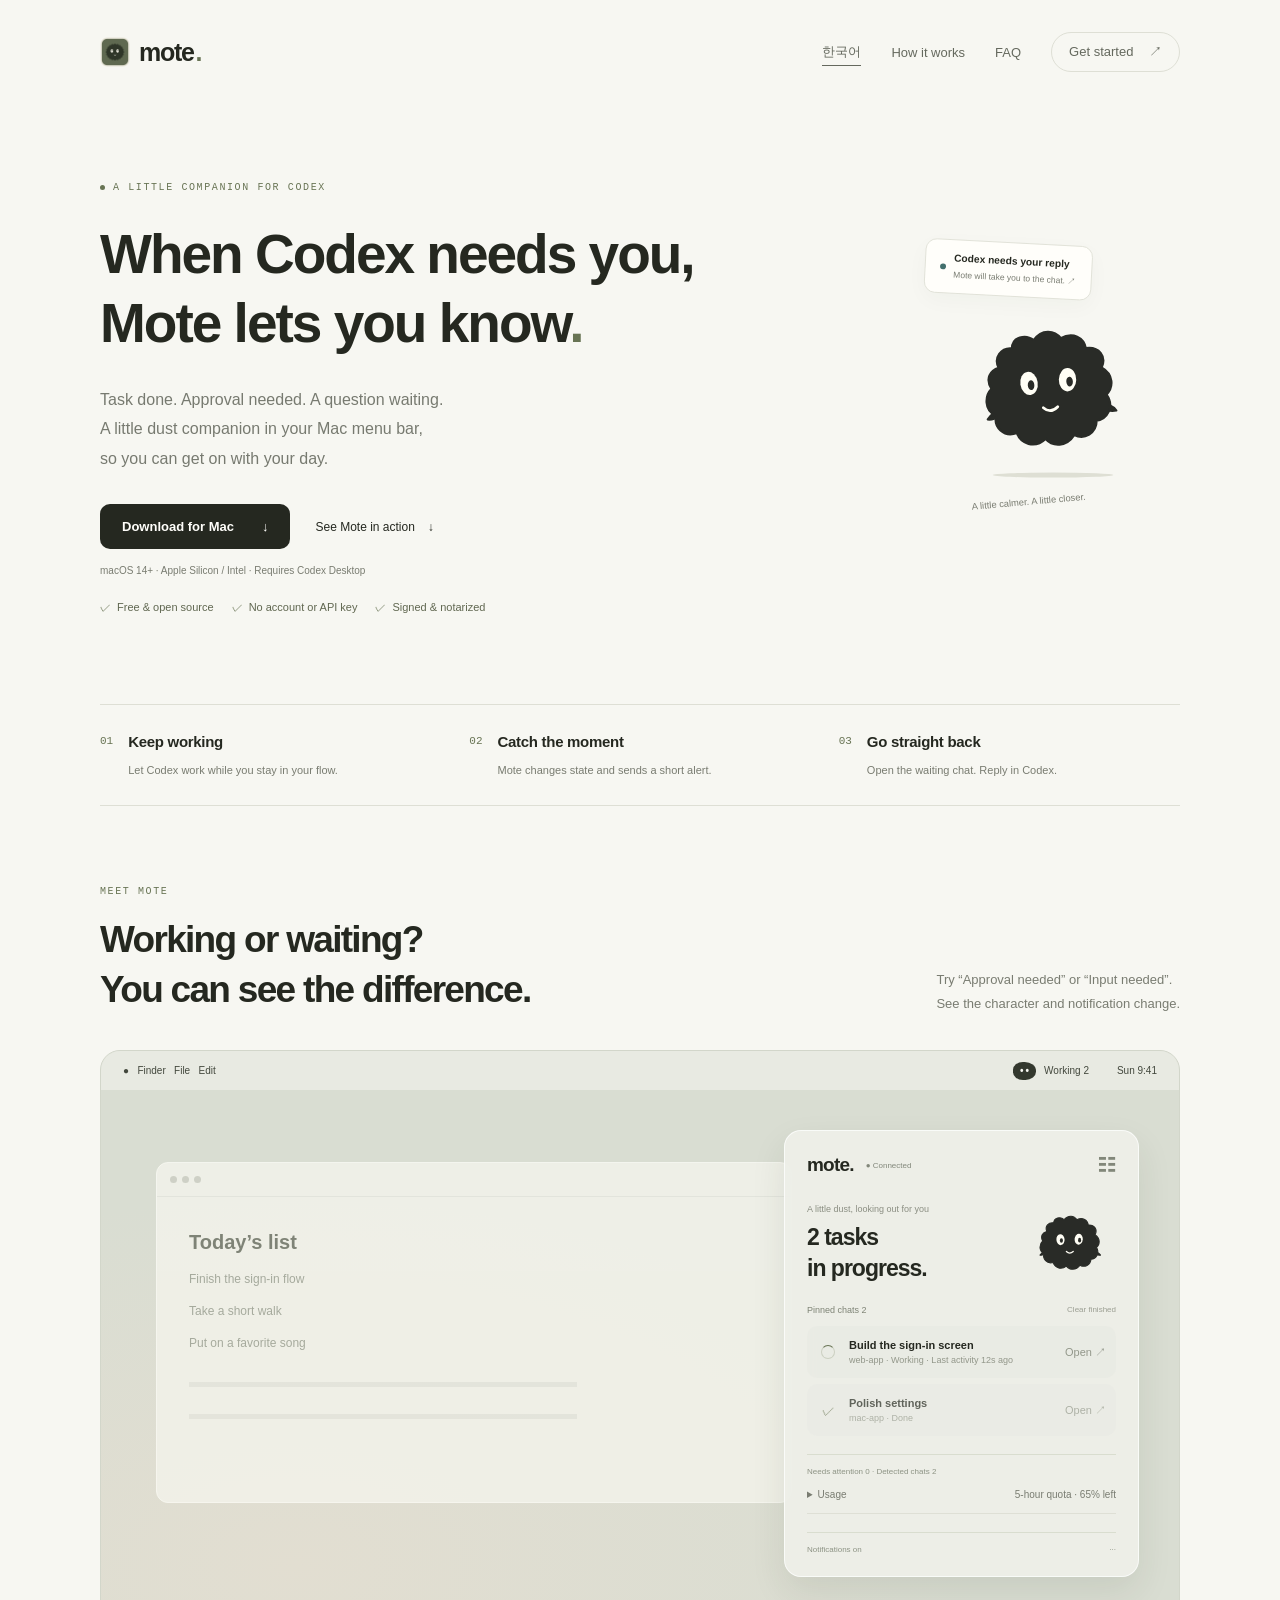
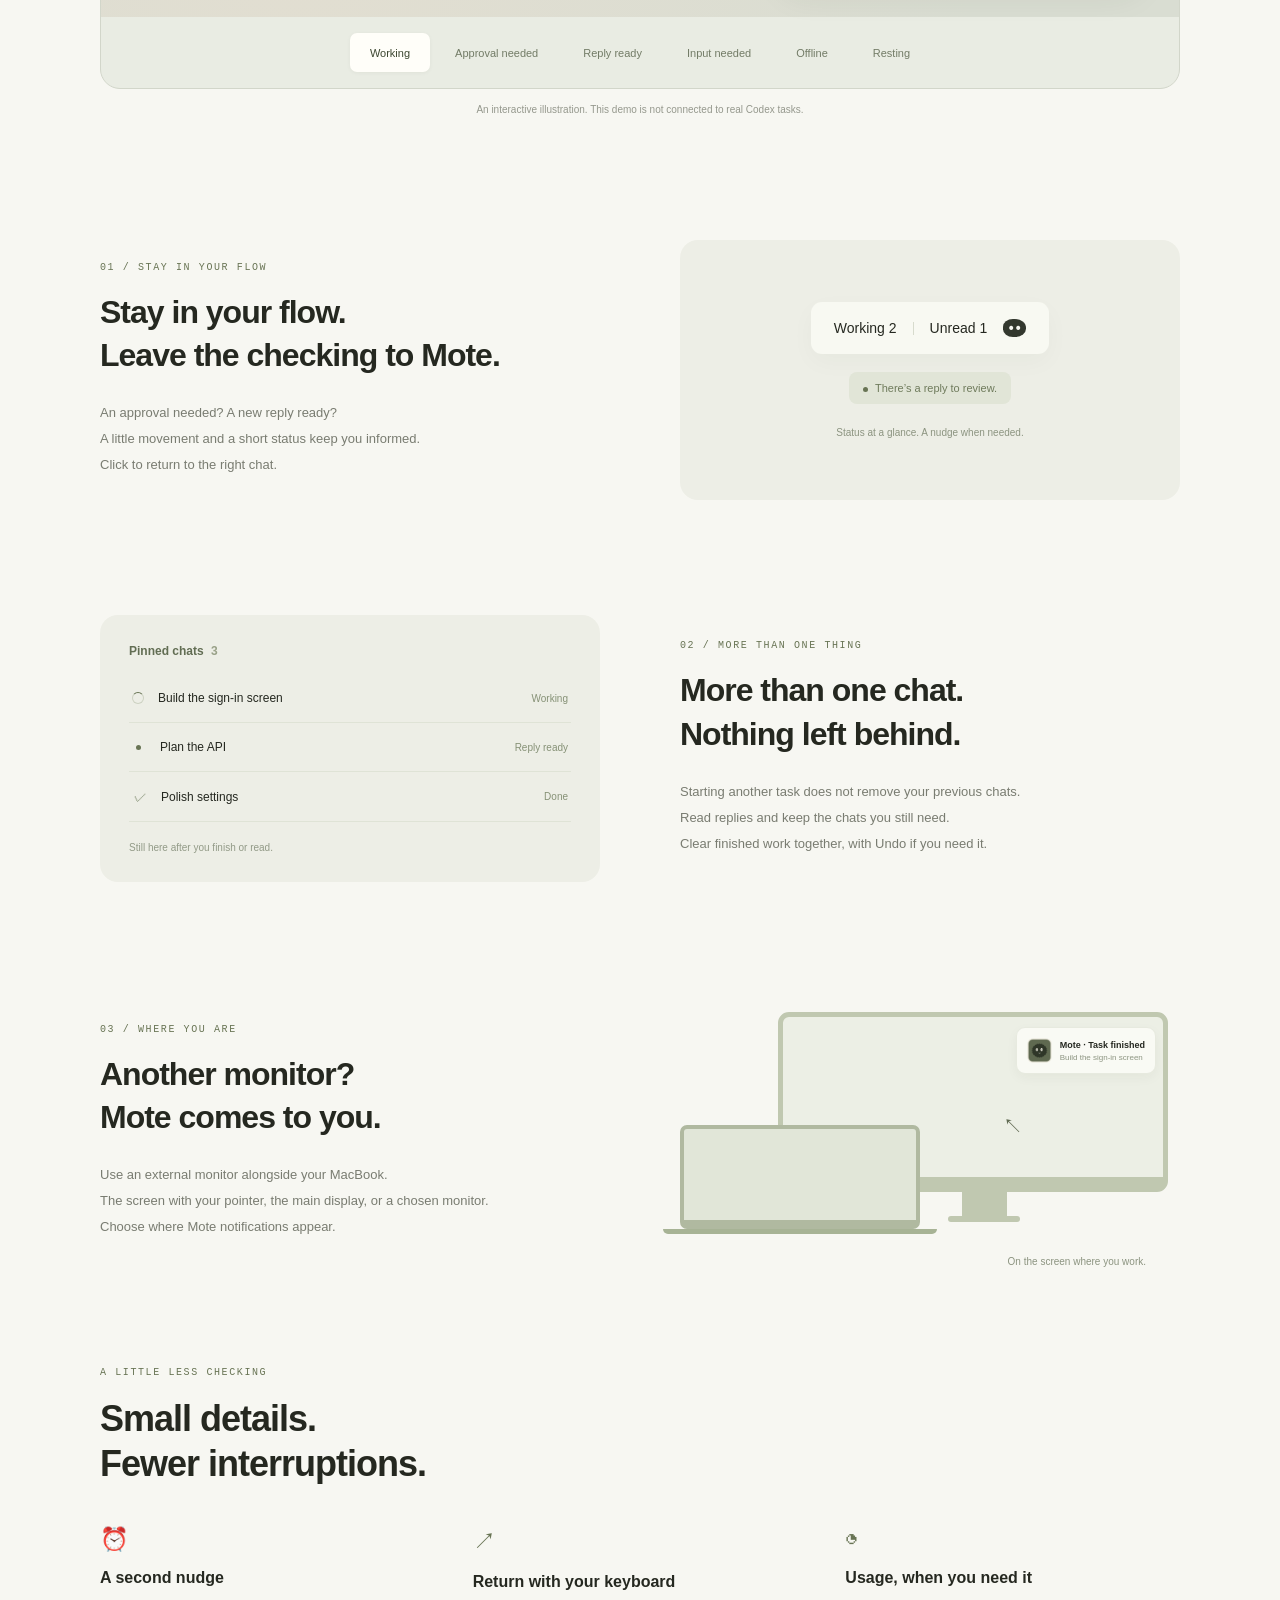
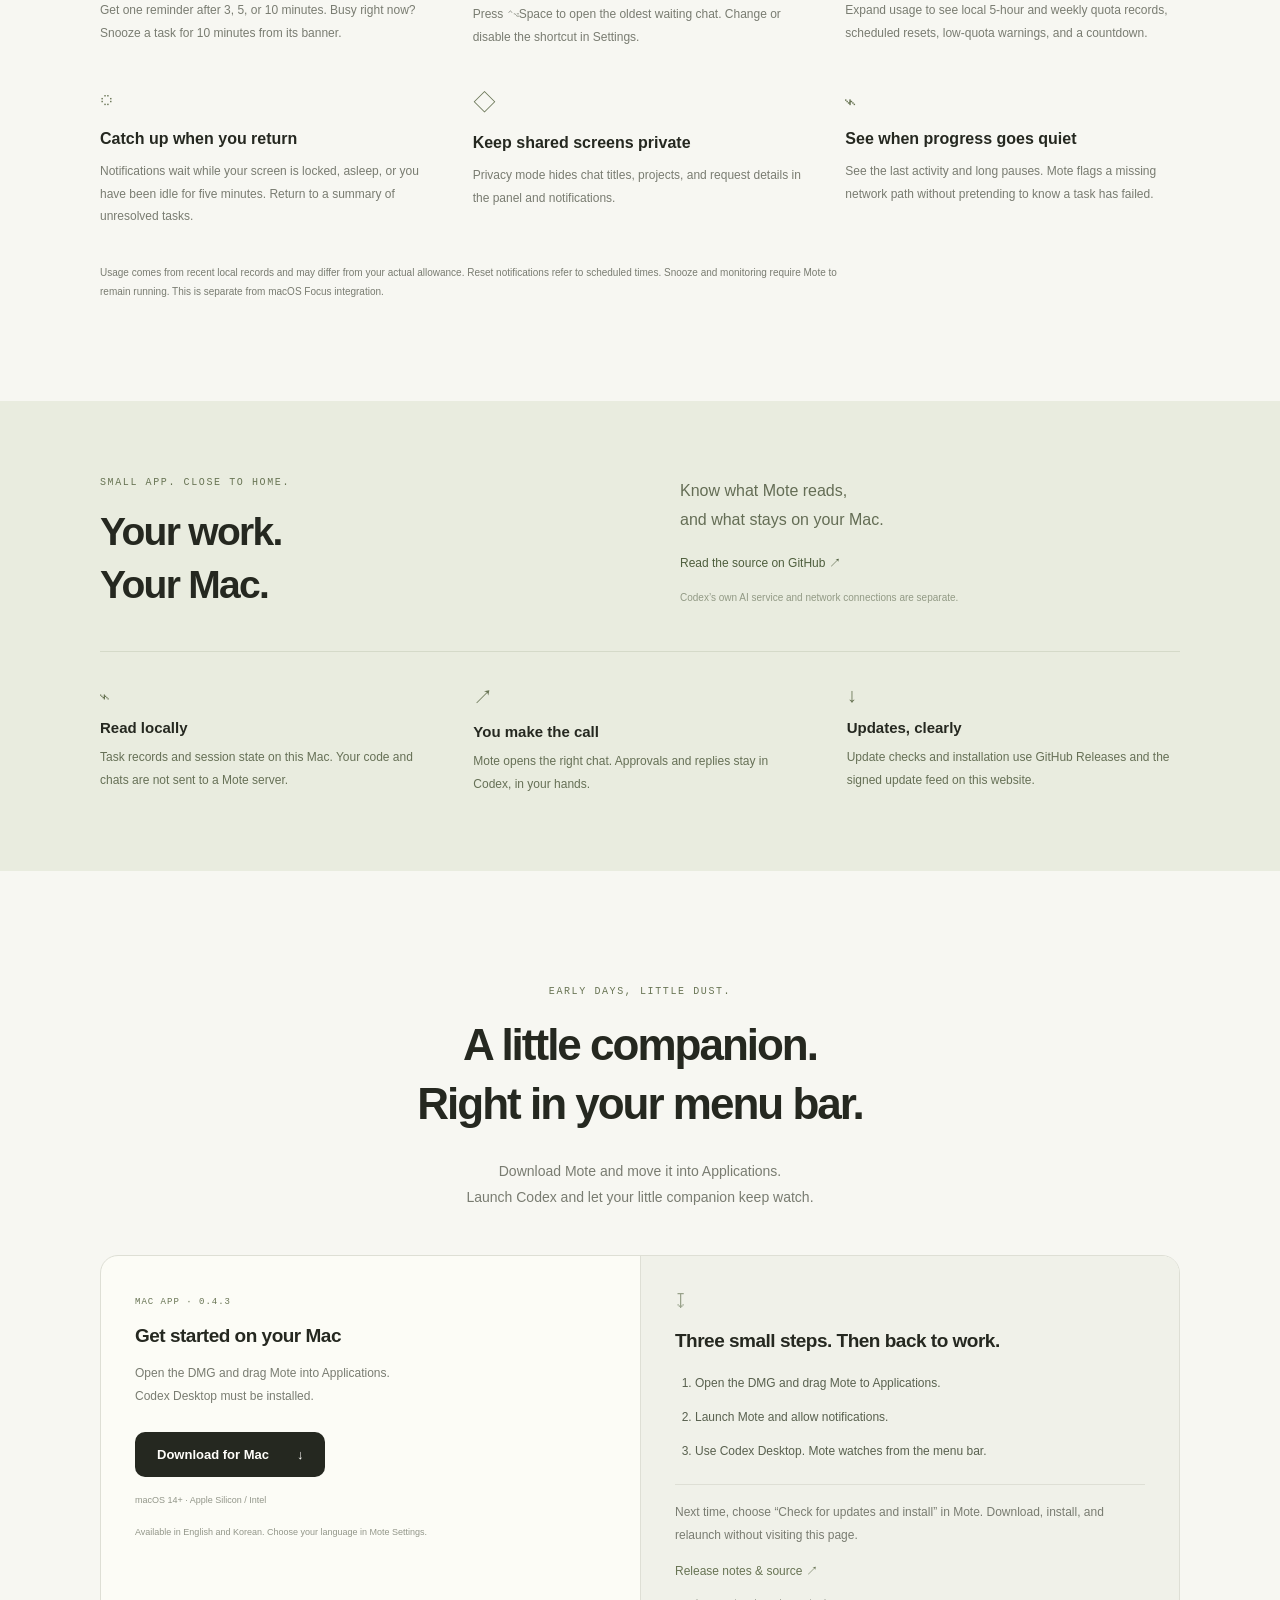
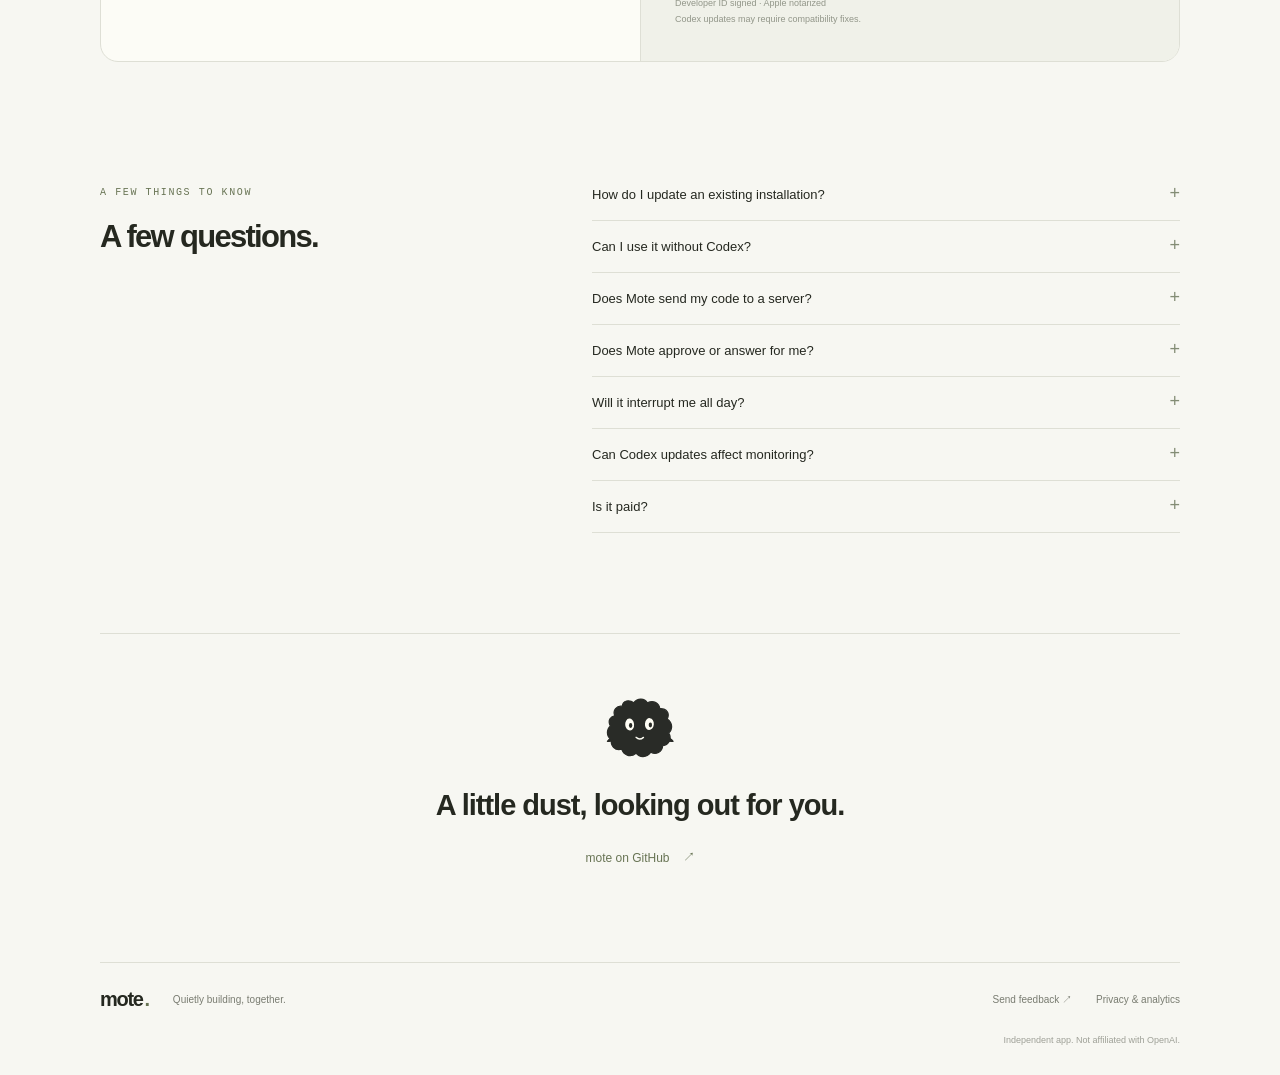
==== website/index.html @ 4a8a9a78 "Enable website download for notarized Mote 0.4.3" ====
<!doctype html>
<html lang="ko">
<head>
<meta name="google-site-verification" content="votTLmRQbzjSKgXjunuqNsDkhGgTgWcQWk6kqSqsc9E" />
<meta charset="utf-8"><meta name="viewport" content="width=device-width,initial-scale=1">
<meta name="description" content="Mote(모트)는 Codex Desktop의 작업 완료, 승인 대기와 입력 필요를 알려주는 macOS 메뉴바 앱입니다. 계정이나 API 키 없이 로컬에서 동작해요.">
<link rel="alternate" hreflang="ko" href="https://shinhanseo.github.io/mote/"><link rel="alternate" hreflang="en" href="https://shinhanseo.github.io/mote/en/">
<link rel="canonical" href="https://shinhanseo.github.io/mote/">
<meta property="og:url" content="https://shinhanseo.github.io/mote/">
<meta property="og:image" content="https://shinhanseo.github.io/mote/assets/mote-icon.png">
<meta name="theme-color" content="#f7f7f2">
<meta property="og:title" content="Mote(모트) — Codex 작업·승인 알림을 위한 Mac 앱"><meta property="og:description" content="Mote(모트)는 Codex Desktop의 작업 완료, 승인 대기와 입력 필요를 알려주는 macOS 메뉴바 앱입니다. 계정이나 API 키 없이 로컬에서 동작해요."><meta property="og:type" content="website">
<title>Mote(모트) — Codex 작업·승인 알림을 위한 Mac 앱</title>
<link rel="icon" type="image/png" href="assets/mote-icon.png"><link rel="stylesheet" href="style-dark-dust.css?v=clear-story-1">
<script src="analytics.js?v=1" defer></script>
<script src="app.js?v=clear-story-1" defer></script>
</head>
<body>
<a class="skip-link" href="#main">본문으로 건너뛰기</a>
<header class="nav wrap"><a class="brand" href="#" aria-label="모트 홈"><img src="assets/mote-icon.png" alt="" width="30" height="30">mote<span>.</span></a><nav aria-label="메인 메뉴"><a class="language-switch" href="en/" data-language="en" lang="en">English</a><a href="#how">어떻게 쓰나요</a><a href="#questions">궁금한 점</a><a class="nav-start" href="#start">시작하기 <span aria-hidden="true">↗</span></a></nav></header>
<main id="main">
<section class="hero wrap">
<div class="eyebrow"><span class="live-dot"></span> A LITTLE COMPANION FOR CODEX</div>
<h1>Codex가 기다릴 때,<br>모트가 알려줘요<span class="period">.</span></h1>
<p class="hero-copy">작업 완료부터 승인·입력 대기까지.<br>메뉴바의 작은 먼지가 필요한 순간에 불러줄게요.<br>그동안 당신은 하던 일을 이어가세요.</p>
<div class="hero-actions"><a class="button dark" href="https://github.com/shinhanseo/mote/releases/download/v0.4.3/Mote-0.4.3.dmg">Mac용 다운로드 <span aria-hidden="true">↓</span></a><a class="text-link" href="#demo">어떻게 알려주나요 <span aria-hidden="true">↓</span></a></div>
<p class="hero-note">macOS 14+ · Apple Silicon / Intel · Codex Desktop 전용</p><div class="hero-trust"><span>무료 · 오픈소스</span><span>계정·API 키 없이</span><span>서명·공증 완료</span></div>
<div class="hero-art" aria-hidden="true"><div class="hero-whisper"><span class="whisper-dot"></span><div><b>Codex가 답변을 기다려요</b><small>누르면 기다리는 대화로. ↗</small></div></div><div class="fairy hero-fairy"><span class="eye left"></span><span class="eye right"></span><span class="mouth"></span><span class="arm left"></span><span class="arm right"></span></div><span class="art-note">조금 느슨하게, 든든하게.</span><span class="ground"></span></div>
</section>
<section class="flow-strip wrap" aria-label="모트 사용 흐름"><article><span>01</span><div><h2>하던 일에 집중하고</h2><p>Codex에 일을 맡기고 다른 일을 하세요.</p></div></article><article><span>02</span><div><h2>필요한 순간을 알고</h2><p>먼지의 움직임과 짧은 알림으로 알려줘요.</p></div></article><article><span>03</span><div><h2>그 대화로 돌아가요</h2><p>기다리는 대화를 열고 Codex에서 답하세요.</p></div></article></section>
<section id="demo" class="demo-section wrap" aria-labelledby="demo-title">
<div class="section-top"><div><span class="overline">MEET MOTE</span><h2 id="demo-title">일하는 중과 기다리는 중,<br>한눈에 달라요.</h2></div><p>승인 필요나 입력 필요를 눌러보세요.<br>먼지와 알림이 어떻게 달라지는지 볼 수 있어요.</p></div>
<div class="demo-stage" data-state="working">
<div class="desktop-top"><span class="desktop-left">● &nbsp; Finder &nbsp; 파일 &nbsp; 편집</span><div class="desktop-right"><span class="menu-fairy" aria-hidden="true">••</span><span id="menu-label">진행 2</span><span class="fake-clock">일 9:41</span></div></div>
<div class="desktop-content"><div class="demo-toast" id="demo-toast" hidden><span id="toast-symbol" aria-hidden="true">!</span><div><b id="toast-title"></b><small>로그인 화면 구현</small></div><span class="toast-hint">↗</span></div><div class="background-window" aria-hidden="true"><div class="window-dots"><i></i><i></i><i></i></div><div class="background-code"><span>오늘 할 일</span><p>로그인 흐름 마무리하기</p><p>잠깐 산책 다녀오기</p><p>좋아하는 음악 틀어두기</p><div class="code-lines"></div></div></div>
<div class="product-window"><div class="product-head"><b>mote.</b><span id="demo-connection">● 연결됨</span><span aria-hidden="true">☷</span></div>
<div class="product-intro"><div><small>작은 먼지가 챙겨둘게요</small><h3 id="demo-headline">2개 작업이<br>진행 중이에요.</h3></div><div class="fairy product-fairy" aria-hidden="true"><span class="envelope">✉</span><span id="demo-badge" class="fairy-badge" hidden></span></div></div>
<div class="product-list-label"><span>고정한 대화 2</span><span>완료 정리</span></div>
<div class="product-row"><span id="demo-status-icon" class="status-icon spinner" aria-hidden="true"></span><div><b>로그인 화면 구현</b><small id="demo-row-status">web-app · 작업 중 · 마지막 활동 12초 전</small><p class="request-reason" id="request-reason" hidden></p></div><span class="demo-open">열기 ↗</span></div>
<div class="product-row muted-row"><span class="status-icon" aria-hidden="true">✓</span><div><b>설정 화면 다듬기</b><small>mac-app · 완료</small></div><span>열기 ↗</span></div>
<div class="product-foot"><span id="demo-summary">확인할 작업 0 · 감지한 대화 2</span></div>
<details class="demo-usage"><summary>사용량 <span>5시간 65% 남음</span></summary><p>로컬 기록 기준 · 초기화 예정 시각 표시</p><progress value="65" max="100">65%</progress></details>
<div class="product-foot"><span>알림 켜짐</span><span>···</span></div></div></div>
<div class="demo-toolbar" role="group" aria-label="모트 상태 체험"><button type="button" data-demo="working" aria-pressed="true">작업 중</button><button type="button" data-demo="approval" aria-pressed="false">승인 필요</button><button type="button" data-demo="unread" aria-pressed="false">답변 도착</button><button type="button" data-demo="answer" aria-pressed="false">입력 필요</button><button type="button" data-demo="offline" aria-pressed="false">연결 끊김</button><button type="button" data-demo="idle" aria-pressed="false">쉬는 중</button></div>
</div><p class="demo-disclaimer">기능을 설명하기 위한 인터랙티브 데모입니다. 실제 Codex 작업에 연결되지 않아요.</p><p id="demo-announcement" class="sr-only" aria-live="polite"></p>
</section>
<section id="how" class="features wrap">
<article class="feature"><div class="feature-copy"><span class="overline">01 / STAY IN YOUR FLOW</span><h2>창을 오가는 대신,<br>하던 일에 집중하세요.</h2><p>승인이 필요한지, 답변이 도착했는지.<br>메뉴바의 움직임과 짧은 표시로 확인하세요.<br>필요할 때 한 번 누르면 그 대화로 바로 이동해요.</p></div><div class="mini-scene"><div class="mini-menu"><span>진행 2</span><span class="divider"></span><span>답변 1</span><div class="mini-dust" aria-hidden="true">••</div></div><div class="note-bubble"><span class="note-dot"></span>확인할 답변이 하나 있어요.</div><div class="scene-caption">상태는 한눈에. 알림은 필요한 순간에.</div></div></article>
<article class="feature reverse"><div class="feature-copy"><span class="overline">02 / MORE THAN ONE THING</span><h2>여러 대화도,<br>끊기지 않게.</h2><p>새 작업을 시작해도 이전 대화는 사라지지 않아요.<br>끝난 답변을 읽고, 필요한 대화는 남겨두세요.<br>다 끝났다면 한 번에 정리하고, 실수했다면 되돌리면 돼요.</p></div><div class="conversation-scene"><div class="scene-heading">고정한 대화 <span>3</span></div><div><span class="tiny-ring"></span><b>로그인 화면 구현</b><small>작업 중</small></div><div><span class="tiny-dot"></span><b>API 구조 정리</b><small>답변 도착</small></div><div><span class="tiny-check">✓</span><b>설정 화면 다듬기</b><small>완료</small></div><span class="scene-bottom">완료해도, 읽어도, 여기에.</span></div></article>
<article class="feature"><div class="feature-copy"><span class="overline">03 / WHERE YOU ARE</span><h2>다른 모니터에 있어도,<br>모트가 찾아갈게요.</h2><p>맥북 옆에 모니터를 연결해도 괜찮아요.<br>마우스가 있는 화면, 주 모니터, 원하는 모니터.<br>알림을 받을 위치를 직접 고르세요.</p></div><div class="displays-scene"><div class="monitor-large"><div class="screen-note"><img src="assets/mote-icon.png" width="28" height="28" alt=""><div><b>모트 · 작업이 끝났어요</b><small>로그인 화면 구현</small></div></div><span class="screen-pointer">↖</span></div><div class="monitor-stand"></div><div class="laptop"><div></div><span></span></div><div class="scene-caption">지금 작업하는 화면으로.</div></div></article>
</section>
<section class="extras wrap"><span class="overline">A LITTLE LESS CHECKING</span><h2>작은 기능들이,<br>확인하는 시간을 줄여줘요.</h2><div class="extras-grid"><article><span aria-hidden="true">⏰</span><h3>놓친 질문을 한 번 더</h3><p>승인·질문이 남아 있으면 3·5·10분 뒤 한 번 더. 지금 바쁘다면 토스트에서 10분 뒤로 미룰 수 있어요.</p></article><article><span aria-hidden="true">↗</span><h3>키보드로 바로 돌아가기</h3><p>⌃⌥Space로 가장 오래 기다린 대화를 열어요. 단축키는 설정에서 변경하거나 끌 수 있어요.</p></article><article><span aria-hidden="true">◔</span><h3>사용량은 필요할 때만</h3><p>접힌 사용량을 열면 5시간·주간 잔여량과 초기화 예정 시각을 확인해요. 20%·5% 임계 알림과 카운트다운도 지원해요.</p></article><article><span aria-hidden="true">◌</span><h3>자리 비운 사이도 챙기기</h3><p>잠금·화면 꺼짐·5분 이상 입력 없음 동안 알림을 모아두고, 돌아오면 아직 처리하지 않은 작업만 요약해요.</p></article><article><span aria-hidden="true">◇</span><h3>공유 화면에서는 조용하게</h3><p>개인정보 모드를 켜면 팝오버와 알림에서 대화 제목·프로젝트·요청 상세를 숨겨요.</p></article><article><span aria-hidden="true">⌁</span><h3>멈춘 건지, 연결이 끊긴 건지</h3><p>마지막 활동과 오래 변화 없는 상태를 표시해요. 네트워크 경로가 끊기면 별도로 알려주며, 작업 실패로 단정하지 않아요.</p></article></div><p class="extras-note">사용량은 최근 로컬 기록 기준이며 실제 잔여량과 다를 수 있어요. 초기화 알림은 예정 시각 안내입니다. 스누즈·감지는 Mote 실행 중 작동하며 macOS 집중 모드 연동과는 별개예요.</p></section>
<section class="local-section"><div class="wrap local-inner"><div><span class="overline">SMALL APP. CLOSE TO HOME.</span><h2>당신의 작업은,<br>당신의 Mac에.</h2></div><div class="local-copy"><p>무엇을 읽고, 어디로 연결하는지.<br>설치하기 전에 알아두세요.</p><a class="text-link" href="https://github.com/shinhanseo/mote" target="_blank" rel="noopener">GitHub에서 소스 확인하기 ↗</a><small>Codex 자체의 AI 서비스 이용과 네트워크 연결은 별개예요.</small></div></div><div class="wrap trust-grid"><article><span aria-hidden="true">⌁</span><h3>Mac 안에서 감지해요</h3><p>로컬 작업 기록과 대화 상태를 읽어요. 코드와 대화를 Mote 서버로 보내지 않아요.</p></article><article><span aria-hidden="true">↗</span><h3>결정은 직접 해요</h3><p>모트는 필요한 대화를 열어줘요. 승인과 답변은 Codex에서 직접 진행하세요.</p></article><article><span aria-hidden="true">↓</span><h3>업데이트 연결은 따로</h3><p>업데이트 확인·설치는 GitHub 릴리스와 이 홈페이지의 서명된 업데이트 목록을 이용해요.</p></article></div></section>
<section id="start" class="start wrap"><span class="overline">EARLY DAYS, LITTLE DUST.</span><h2>작은 동료를<br>당신의 메뉴바에.</h2><p>모트를 내려받고 응용 프로그램 폴더로 옮겨주세요.<br>Codex를 켜면 작은 동료가 작업을 챙기기 시작해요.</p><div class="start-options"><div><span class="release-badge">MAC APP · 0.4.3</span><h3>Mac에서 바로 시작하기</h3><p>DMG를 열고 Mote를 응용 프로그램 폴더로 옮겨주세요.<br>Codex Desktop이 설치되어 있어야 해요.</p><a class="button dark" href="https://github.com/shinhanseo/mote/releases/download/v0.4.3/Mote-0.4.3.dmg">Mac용 다운로드 <span aria-hidden="true">↓</span></a><small>macOS 14+ · Apple Silicon / Intel</small></div><div class="release-note"><span class="release-icon" aria-hidden="true">↧</span><h3>처음 한 번만 준비해 주세요.</h3><ol class="install-steps"><li>DMG를 열고 Mote를 응용 프로그램으로 옮겨요.</li><li>모트를 실행하고 알림을 허용해 주세요.</li><li>Codex Desktop에서 평소처럼 작업하세요.</li></ol><p class="update-detail">다음부터는 앱의 ‘업데이트 확인 및 설치’에서.<br>다운로드부터 설치·재실행까지 이어져요.</p><a class="text-link" href="https://github.com/shinhanseo/mote/releases" target="_blank" rel="noopener">변경 내용과 소스 보기 ↗</a><small>Developer ID 서명 · Apple 공증 완료<br>Codex 업데이트에 따라 감지 기능의 대응이 필요할 수 있어요.</small></div></div></section>
<section id="questions" class="faq wrap"><div><span class="overline">A FEW THINGS TO KNOW</span><h2>궁금한 점.</h2></div><div class="faq-list"><details><summary>기존 앱은 어떻게 업데이트하나요?</summary><p>Mote를 종료하고 새 DMG의 앱을 응용 프로그램 폴더로 옮겨 기존 앱을 대치하세요. 설정은 유지됩니다. 0.4.0부터 설정의 업데이트 확인 및 설치를 누르면 서명된 새 버전을 내려받아 설치하고 재실행해요. 0.3.1 이하 사용자는 이번 한 번 홈페이지에서 교체해 주세요. 이후에는 앱 안에서 설치할 수 있어요.</p></details><details><summary>Codex 없이도 쓸 수 있나요?</summary><p>모트는 Codex Desktop의 작업을 살펴보는 보조 앱이에요. 설치된 Codex Desktop과 로컬 작업 기록이 필요합니다. 다른 AI 도구와 아이폰 연동은 현재 제공하지 않아요.</p></details><details><summary>제 코드를 외부 서버로 보내나요?</summary><p>모트의 작업 감지는 Mac 안에서 이뤄져요. 대화나 코드를 모트의 서버로 보내지 않습니다. 다만 Codex 자체의 AI 서비스 이용과, 직접 누르는 GitHub 업데이트 확인은 별개예요.</p></details><details><summary>자동으로 승인하거나 답변을 보내나요?</summary><p>아니요. 모트는 상태를 알려주고 해당 대화로 이동시켜 줍니다. 실제 승인과 답변은 Codex에서 직접 해요.</p></details><details><summary>계속 켜두면 시끄럽지 않나요?</summary><p>승인·질문·완료·오류 알림과 소리를 따로 설정할 수 있어요. 30분 동안 알림을 쉬거나, 답변을 나중에 보기로 남겨둘 수도 있습니다. macOS의 동작 줄이기 설정도 따릅니다.</p></details><details><summary>업데이트 후 감지가 달라질 수도 있나요?</summary><p>네. 현재 Codex Desktop의 로컬 데이터와 비공개 실시간 연결 방식에 의존합니다. Codex 업데이트에 따라 대응이 필요할 수 있으며, 지원하지 않는 연결 형식은 앱의 진단 화면에 표시해요.</p></details><details><summary>유료인가요?</summary><p>현재 무료로 내려받을 수 있으며 소스도 공개되어 있어요. 유료 상품이나 결제는 아직 제공하지 않으며, 향후 가격 정책도 정하지 않았어요.</p></details></div></section>
<section class="outro wrap"><div class="fairy outro-fairy" aria-hidden="true"><span class="eye left"></span><span class="eye right"></span><span class="mouth"></span></div><h2>작은 먼지가 챙겨둘게요.</h2><a class="text-link" href="https://github.com/shinhanseo/mote" target="_blank" rel="noopener">mote on GitHub <span aria-hidden="true">↗</span></a></section>
</main><footer class="footer wrap"><a class="brand" href="#">mote<span>.</span></a><span>조용히, 같이 만드는 중.</span><a href="https://github.com/shinhanseo/mote/issues" target="_blank" rel="noopener">피드백 보내기 ↗</a><a href="analytics.html">개인정보·방문 통계 설정</a><small>Independent app. Not affiliated with OpenAI.</small></footer>
</body></html>
---- website/style-dark-dust.css ----
:root{--bg:#f7f7f2;--ink:#252820;--muted:#797c71;--olive:#687454;--line:#dedfd5;--soft:#edeee6;--paper:#fffefa;--radius:24px;font-family:-apple-system,BlinkMacSystemFont,"Apple SD Gothic Neo","Noto Sans KR",sans-serif;color:var(--ink);background:var(--bg);font-synthesis:none;scroll-behavior:smooth}*{box-sizing:border-box}body{margin:0}a{color:inherit;text-decoration:none}button{font:inherit;color:inherit;cursor:pointer}button,a{-webkit-tap-highlight-color:transparent}button:focus-visible,a:focus-visible,summary:focus-visible{outline:3px solid #8d9b77;outline-offset:5px}h1,h2,h3,p{margin:0}img{max-width:100%;height:auto}.wrap{width:min(1080px,calc(100% - 80px));margin-inline:auto}.nav{height:104px;display:flex;align-items:center;justify-content:space-between}.brand{font-size:25px;font-weight:750;letter-spacing:-1.3px;display:flex;align-items:center;gap:9px}.brand>span{color:var(--olive);margin-left:-7px}.brand img{border-radius:7px}.nav nav{display:flex;align-items:center;gap:30px;font-size:13px;color:#65695e}.nav-start{padding:10px 17px;border:1px solid var(--line);border-radius:25px}.nav-start span{margin-left:12px}.hero{position:relative;padding-top:96px;padding-bottom:88px;min-height:640px}.eyebrow,.overline{font-family:ui-monospace,SFMono-Regular,Menlo,monospace;font-size:10px;letter-spacing:1.6px;font-weight:500}.eyebrow{display:flex;align-items:center;gap:8px;color:var(--olive);margin-bottom:27px}.live-dot{display:inline-block;width:5px;height:5px;border-radius:50%;background:var(--olive);flex-shrink:0}h1{font-size:clamp(44px,5.7vw,72px);font-weight:650;line-height:1.17;letter-spacing:-4px;position:relative;z-index:2}.period{color:var(--olive)}.hero-copy{font-size:16px;line-height:1.9;color:#777a70;margin-top:27px}.hero-copy strong{font-weight:500;color:var(--ink)}.hero-actions{display:flex;align-items:center;gap:25px;margin-top:31px}.button{padding:15px 22px;border-radius:10px;display:inline-flex;justify-content:center;align-items:center;gap:28px;font-size:13px;font-weight:550;transition:transform .2s,background .2s}.button:hover{transform:translateY(-2px)}.button.dark{background:var(--ink);color:var(--paper)}.button.dark:hover{background:#414638}.text-link{font-size:12px;display:inline-flex;gap:13px;align-items:center}.text-link:hover{text-decoration:underline;text-underline-offset:5px}.hero-note{font-size:10px;color:var(--muted);margin-top:16px}.hero-art{position:absolute;right:30px;top:140px;width:320px;height:330px}.fairy{position:relative;background:#30352b;border-radius:44% 49% 46% 45%;color:#30352b;isolation:isolate}.fairy:before{content:"";position:absolute;inset:-7%;z-index:-1;background:currentColor;clip-path:polygon(50% 0,60% 5%,72% 3%,79% 11%,89% 17%,90% 27%,98% 36%,95% 46%,100% 57%,94% 66%,94% 77%,83% 82%,78% 93%,65% 94%,55% 100%,44% 96%,31% 98%,23% 89%,12% 85%,10% 74%,2% 66%,5% 54%,0 44%,7% 34%,7% 22%,18% 17%,24% 7%,37% 7%)}.hero-fairy{width:160px;height:146px;top:50px;left:70px;transform:rotate(-8deg);animation:float 4s ease-in-out infinite}.eye{position:absolute;top:35%;width:18%;height:27%;background:#f7f7ee;border-radius:50%}.eye.left{left:23%}.eye.right{left:58%}.eye:after{content:"";position:absolute;width:30%;height:40%;background:#30352b;border-radius:50%;top:30%;left:43%}.mouth{position:absolute;left:45%;top:70%;width:13%;height:6%;border-bottom:3px solid #f7f7ee;border-radius:50%}.arm{position:absolute;width:7%;height:43%;border-radius:10px;background:currentColor;top:55%;transform-origin:50% 0}.arm.left{left:2%;transform:rotate(46deg)}.arm.right{right:0;transform:rotate(-46deg)}.ground{position:absolute;top:256px;left:82px;width:142px;height:6px;background:#dedfd4;border-radius:50%}.art-note{position:absolute;top:287px;left:57px;font-size:11px;color:var(--muted);transform:rotate(-5deg)}.section-top{display:flex;justify-content:space-between;align-items:flex-end;margin-bottom:35px}.overline{display:block;color:var(--olive);margin-bottom:18px}h2{font-size:37px;font-weight:600;letter-spacing:-1.7px;line-height:1.35}.section-top>p{color:var(--muted);font-size:13px;line-height:1.8}.demo-section{padding-top:50px}.demo-stage{background:#d9ddd2;border:1px solid #d2d6ca;border-radius:20px;overflow:hidden}.desktop-top{height:39px;background:#e8eae2;display:flex;align-items:center;justify-content:space-between;padding:0 22px;font-size:10px;color:#43483d}.desktop-right{display:flex;gap:8px;align-items:center}.fake-clock{margin-left:20px}.menu-fairy,.mini-dust{display:inline-flex;align-items:center;justify-content:center;width:23px;height:18px;background:#33382e;color:#f7f7f2;border-radius:43% 49% 46% 43%;letter-spacing:2px;padding-left:2px;font-weight:700}.desktop-content{min-height:515px;position:relative;padding:40px;display:flex;justify-content:flex-end;align-items:center;background:radial-gradient(ellipse at 18% 90%,#e2ded1 0,transparent 55%)}.background-window{position:absolute;left:55px;top:72px;width:59%;height:341px;border-radius:12px;background:#f5f5ed;border:1px solid #fdfdf7;opacity:.77}.window-dots{display:flex;gap:5px;padding:13px;border-bottom:1px solid #e6e7df}.window-dots i{width:7px;height:7px;background:#cbcdc2;border-radius:50%}.background-code{padding:34px 32px}.background-code>span{font-size:20px;font-weight:550;color:#63695b}.background-code p{font-size:12px;color:#969b8d;margin-top:18px}.code-lines{height:37px;width:68%;border-top:5px solid #e6e7de;border-bottom:5px solid #e6e7de;margin-top:32px}.product-window{position:relative;width:355px;max-width:100%;padding:21px;background:#eeefe9ed;backdrop-filter:blur(20px);border:1px solid #ffffffb0;border-radius:17px;box-shadow:0 15px 35px #26331b18}.product-head{display:flex;align-items:center;gap:12px}.product-head b{font-size:19px;letter-spacing:-.8px}.product-head>span{font-size:8px;color:#82877a;display:flex;gap:4px;align-items:center}.product-head>span:last-child{margin-left:auto;font-size:18px}.product-intro{display:flex;justify-content:space-between;align-items:center;padding:21px 0}.product-intro small{font-size:9px;color:#8b8e82}.product-intro h3{font-size:23px;font-weight:600;letter-spacing:-1px;line-height:1.35;margin-top:6px}.product-fairy{width:52px;height:48px;margin-right:16px;animation:typing .4s steps(2) infinite}.product-fairy .mouth{border-width:1px}.envelope{display:none;position:absolute;right:-15px;bottom:-6px;font-size:26px;color:var(--olive)}.product-list-label{display:flex;justify-content:space-between;color:#7e8375;font-size:9px;margin-bottom:11px}.product-list-label>span:last-child{color:#9b9e92;font-size:8px}.product-row{display:flex;align-items:center;gap:10px;padding:13px 10px;background:#dfe2d73d;border-radius:10px;margin-top:6px}.product-row>div{flex:1;min-width:0}.product-row b{display:block;font-size:11px;font-weight:550}.product-row small{display:block;font-size:9px;color:#92978a;margin-top:4px}.product-row>span:last-child{color:#92978a;font-size:11px}.status-icon{display:inline-flex;width:22px;height:22px;justify-content:center;align-items:center;color:var(--olive);font-size:13px}.spinner:before,.tiny-ring{content:"";width:12px;height:12px;border:1.5px solid #9fa78d66;border-top-color:var(--olive);border-radius:50%;animation:spin 1.4s linear infinite}.muted-row{opacity:.7}.request-reason{font-size:10px;line-height:1.8;padding:12px 10px 0;color:var(--olive)}.product-foot{margin-top:18px;border-top:1px solid #d9ddcf;padding-top:12px;display:flex;justify-content:space-between;font-size:8px;color:#8d9384}.demo-toolbar{display:flex;justify-content:center;gap:5px;padding:16px;background:#e9ece3;flex-wrap:wrap}.demo-toolbar button{border:0;background:transparent;border-radius:7px;padding:10px 20px;font-size:11px;color:#727b66;min-height:39px}.demo-toolbar button[aria-pressed=true]{background:#fffef9;color:#3c4630;box-shadow:0 1px 4px #26331b0c}.demo-toolbar button:hover{background:#f6f7f1}.demo-disclaimer{text-align:center;font-size:10px;color:#95988d;margin-top:15px}.demo-stage[data-state=approval] .product-fairy{animation:float 2s ease-in-out infinite}.demo-stage[data-state=approval] .product-fairy .arm.right{transform:rotate(-155deg);animation:wave .8s ease-in-out infinite}.demo-stage[data-state=unread] .product-fairy{animation:float 3s ease-in-out infinite}.demo-stage[data-state=unread] .envelope{display:block;animation:typing .8s ease-in-out infinite}.demo-stage[data-state=idle] .product-fairy{animation:none;transform:rotate(8deg)}.demo-stage[data-state=idle] .eye{height:6%;top:45%}.demo-stage[data-state=idle] .eye:after{display:none}.features{padding-top:125px;padding-bottom:100px}.feature{display:grid;grid-template-columns:1fr 1fr;gap:80px;align-items:center;margin-bottom:115px}.feature:last-child{margin-bottom:0}.feature.reverse .feature-copy{order:2}.feature-copy h2{font-size:32px}.feature-copy>p{font-size:13px;line-height:2;color:var(--muted);margin-top:23px}.mini-scene{background:#edeee6;min-height:260px;border-radius:18px;display:flex;flex-direction:column;justify-content:center;align-items:center;padding:24px}.mini-menu{padding:17px 23px;border-radius:11px;background:#f8f9f2;box-shadow:0 8px 25px #29351b08;display:flex;gap:16px;align-items:center;font-size:14px}.divider{width:1px;height:13px;background:#d7dbcd}.mini-dust{animation:typing .6s steps(2) infinite}.note-bubble{margin-top:18px;padding:10px 14px;border-radius:8px;background:#e1e5d7;color:#6f7b5c;font-size:11px}.note-dot,.tiny-dot{display:inline-block;width:5px;height:5px;background:var(--olive);border-radius:50%;margin-right:7px}.scene-caption{font-size:10px;color:#8c9480;margin-top:23px}.conversation-scene{background:#edeee6;border-radius:18px;padding:29px}.scene-heading{font-size:12px;font-weight:550;color:#626d53;margin-bottom:16px}.scene-heading>span{color:#98a087;margin-left:4px}.conversation-scene>div:not(.scene-heading){display:flex;align-items:center;gap:12px;padding:17px 3px;border-bottom:1px solid #dfe3d6}.conversation-scene b{font-weight:500;font-size:12px;flex:1}.conversation-scene small{color:#869176;font-size:10px}.tiny-ring{display:inline-block;flex-shrink:0;margin-right:2px}.tiny-dot{margin-left:4px;margin-right:7px}.tiny-check{font-size:13px;color:#869176;padding-inline:2px}.scene-bottom{display:block;font-size:10px;color:#929a87;margin-top:20px}.displays-scene{position:relative;min-height:270px;display:flex;justify-content:center;align-items:center}.monitor-large{position:absolute;right:12px;top:15px;width:78%;height:180px;border:5px solid #c0c8b0;border-bottom-width:15px;border-radius:11px;background:#ecefe5}.monitor-stand{position:absolute;right:calc(39% - 22px);top:193px;width:45px;height:32px;background:#c0c8b0}.monitor-stand:after{content:"";position:absolute;bottom:0;left:-14px;width:72px;height:6px;border-radius:4px;background:#c0c8b0}.screen-note{position:absolute;right:7px;top:10px;display:flex;gap:8px;align-items:center;padding:10px;background:#f9faf4;border:1px solid #e7eadf;border-radius:9px;box-shadow:0 4px 12px #26331b0b}.screen-note img{width:25px;height:25px;border-radius:5px}.screen-note b{display:block;font-size:9px;font-weight:550}.screen-note small{display:block;font-size:8px;color:#8d9582;margin-top:3px}.screen-pointer{position:absolute;left:58%;top:60%;font-size:20px;color:#606a52}.laptop{position:absolute;left:0;top:128px;width:48%;height:115px}.laptop>div{height:104px;border:4px solid #b0b9a0;border-bottom-width:9px;border-radius:7px;background:#e1e6d8}.laptop>span{position:absolute;bottom:6px;left:-7%;width:114%;height:5px;border-radius:0 0 7px 7px;background:#a7b395}.displays-scene .scene-caption{position:absolute;bottom:0;right:34px}.local-section{background:#e9ecdf;padding:76px 0}.local-inner{display:grid;grid-template-columns:1fr 1fr;gap:80px}.local-inner h2{font-size:39px}.local-copy>p{font-size:16px;line-height:1.8;color:#646d55}.local-copy ul{list-style:none;padding:0;margin:25px 0;display:grid;gap:12px;font-size:12px;color:#667359}.local-copy li:before{content:"✓";margin-right:10px}.local-copy small{font-size:10px;line-height:1.9;color:#929a85}.start{padding-top:115px;text-align:center}.start>h2{font-size:44px;letter-spacing:-2px}.start>p{font-size:14px;line-height:1.9;color:var(--muted);margin-top:24px}.start-options{margin-top:44px;display:grid;grid-template-columns:1fr 1fr;text-align:left;border:1px solid var(--line);border-radius:18px;overflow:hidden;background:#fcfcf6}.start-options>div{padding:34px}.start-options>div+div{border-left:1px solid var(--line);background:#f0f1e9}.release-badge{font-family:ui-monospace,monospace;font-size:9px;letter-spacing:1px;color:var(--olive)}.start-options h3{font-size:19px;font-weight:550;letter-spacing:-.5px;margin-top:17px}.start-options p{font-size:12px;line-height:1.9;color:var(--muted);margin-top:15px}.start-options .button{margin-top:25px}.start-options small{display:block;font-size:9px;color:#929689;line-height:1.8;margin-top:15px}.release-icon{font-size:20px;color:#99a28b}.unavailable{display:inline-flex;padding:13px 17px;margin-top:25px;background:#e3e6d9;border-radius:9px;font-size:12px;color:#88937a}.faq{display:grid;grid-template-columns:1fr 1.5fr;gap:100px;padding-top:125px;padding-bottom:100px}.faq h2{font-size:31px}.faq-list details{border-bottom:1px solid var(--line);padding:18px 0}.faq-list details:first-child{padding-top:0}.faq-list summary{font-size:13px;cursor:pointer;list-style:none;position:relative;padding-right:28px}.faq-list summary::-webkit-details-marker{display:none}.faq-list summary:after{content:"+";position:absolute;right:0;color:#838c75;font-size:18px;top:-4px}.faq-list details[open] summary:after{content:"−"}.faq-list p{font-size:12px;line-height:1.9;color:var(--muted);padding-top:17px}.outro{text-align:center;padding:60px 0 96px;border-top:1px solid var(--line)}.outro-fairy{width:38px;height:35px;margin:0 auto 28px;animation:float 4s ease-in-out infinite}.outro-fairy .mouth{border-width:1px}.outro h2{font-size:29px;letter-spacing:-1px}.outro .text-link{margin-top:24px;color:var(--olive)}.footer{display:flex;gap:24px;align-items:center;border-top:1px solid var(--line);padding-top:25px;padding-bottom:30px;color:var(--muted);font-size:10px;flex-wrap:wrap}.footer .brand{font-size:20px;color:var(--ink)}.footer>a:nth-of-type(2){margin-left:auto}.footer small{font-size:9px;width:100%;text-align:right;opacity:.7}.sr-only{position:absolute;width:1px;height:1px;padding:0;margin:-1px;overflow:hidden;clip:rect(0,0,0,0);white-space:nowrap;border:0}.skip-link{position:absolute;top:-80px;left:20px;padding:12px;background:var(--paper);z-index:99}.skip-link:focus{top:10px}@keyframes float{0%,100%{translate:0 0}50%{translate:0 -9px}}@keyframes typing{0%,100%{translate:0 0}50%{translate:0 -2px}}@keyframes spin{to{transform:rotate(360deg)}}@keyframes wave{0%,100%{rotate:0deg}50%{rotate:15deg}}@media(max-width:900px){.wrap{width:calc(100% - 48px)}.hero-art{right:0;width:260px;transform:scale(.85);transform-origin:right center}.hero{min-height:615px}.hero h1{font-size:55px;letter-spacing:-3px}.feature{gap:45px}.feature-copy h2{font-size:28px}.feature-copy>p br{display:none}.faq{gap:50px}.start-options>div{padding:26px}.desktop-content{padding:32px}.product-window{width:335px}.background-window{left:30px}.local-inner{gap:40px}.hero-copy{font-size:14px}}@media(max-width:640px){.wrap{width:calc(100% - 36px)}.nav{height:80px}.nav nav{gap:15px}.nav nav>a:first-child{display:none}.nav nav a{font-size:11px}.nav-start{padding:9px 12px}.brand{font-size:23px}.hero{padding-top:58px;padding-bottom:35px;min-height:auto}.hero h1{font-size:43px;letter-spacing:-2.5px;line-height:1.25}.eyebrow{font-size:8px;letter-spacing:1.2px;margin-bottom:23px}.hero-copy{font-size:13px;margin-top:22px}.hero-actions{gap:18px;margin-top:25px}.button{padding:14px 17px;font-size:12px;gap:20px}.text-link{font-size:10px}.hero-note{font-size:9px}.hero-art{position:relative;top:auto;right:auto;height:225px;width:100%;transform:none;margin-top:28px}.hero-fairy{width:100px;height:92px;left:calc(50% - 50px);top:38px}.ground{top:171px;left:calc(50% - 55px);width:110px;height:4px}.art-note{top:195px;left:calc(50% - 73px);font-size:10px}.demo-section{padding-top:35px}.section-top{display:block;margin-bottom:26px}.section-top>p{margin-top:17px;font-size:12px}.section-top>p br{display:none}.section-top h2{font-size:28px}.overline{font-size:8px;margin-bottom:15px}.desktop-left{display:none}.desktop-top{justify-content:flex-end;padding:0 13px;height:33px}.desktop-content{min-height:426px;padding:23px 14px}.background-window{display:none}.product-window{width:100%;max-width:355px;margin:auto;padding:18px}.product-intro h3{font-size:22px}.product-window small{font-size:10px}.product-row b{font-size:12px}.product-row small{font-size:10px}.product-list-label{font-size:10px}.product-foot{font-size:9px}.demo-toolbar{padding:12px 7px;gap:1px}.demo-toolbar button{font-size:10px;padding:10px 12px;min-height:42px}.demo-disclaimer{font-size:9px;line-height:1.8;max-width:260px;margin:12px auto 0}.features{padding-top:85px;padding-bottom:70px}.feature{grid-template-columns:1fr;gap:30px;margin-bottom:80px}.feature.reverse .feature-copy{order:0}.feature-copy h2{font-size:29px}.feature-copy>p{font-size:12px;margin-top:18px}.feature-copy>p br{display:none}.mini-scene{min-height:230px}.conversation-scene{padding:25px}.displays-scene{min-height:260px}.monitor-large{right:10px;width:75%}.screen-note{padding:8px}.local-section{padding:58px 0}.local-inner{grid-template-columns:1fr;gap:30px}.local-inner h2{font-size:32px}.local-copy>p{font-size:14px}.local-copy small{font-size:10px}.start{padding-top:75px}.start>h2{font-size:35px}.start>p{font-size:12px}.start-options{grid-template-columns:1fr;margin-top:30px}.start-options>div{padding:28px}.start-options>div+div{border-left:0;border-top:1px solid var(--line)}.start-options small{font-size:10px}.faq{grid-template-columns:1fr;gap:28px;padding-top:75px;padding-bottom:70px}.faq-list summary{font-size:12px;min-height:24px}.outro{padding-top:45px;padding-bottom:65px}.outro h2{font-size:25px}.footer{gap:15px;font-size:9px}.footer small{text-align:left}.footer .brand{font-size:19px}}@media(prefers-reduced-motion:reduce){*{animation:none!important;transition:none!important;scroll-behavior:auto!important}}

.fairy:before{clip-path:none;background:radial-gradient(circle at 91.0% 50.0%,currentColor 0 8%,transparent 8.4%),radial-gradient(circle at 87.88% 65.69%,currentColor 0 8%,transparent 8.4%),radial-gradient(circle at 78.99% 78.99%,currentColor 0 8%,transparent 8.4%),radial-gradient(circle at 65.69% 87.88%,currentColor 0 8%,transparent 8.4%),radial-gradient(circle at 50.0% 91.0%,currentColor 0 8%,transparent 8.4%),radial-gradient(circle at 34.31% 87.88%,currentColor 0 8%,transparent 8.4%),radial-gradient(circle at 21.01% 78.99%,currentColor 0 8%,transparent 8.4%),radial-gradient(circle at 12.12% 65.69%,currentColor 0 8%,transparent 8.4%),radial-gradient(circle at 9.0% 50.0%,currentColor 0 8%,transparent 8.4%),radial-gradient(circle at 12.12% 34.31%,currentColor 0 8%,transparent 8.4%),radial-gradient(circle at 21.01% 21.01%,currentColor 0 8%,transparent 8.4%),radial-gradient(circle at 34.31% 12.12%,currentColor 0 8%,transparent 8.4%),radial-gradient(circle at 50.0% 9.0%,currentColor 0 8%,transparent 8.4%),radial-gradient(circle at 65.69% 12.12%,currentColor 0 8%,transparent 8.4%),radial-gradient(circle at 78.99% 21.01%,currentColor 0 8%,transparent 8.4%),radial-gradient(circle at 87.88% 34.31%,currentColor 0 8%,transparent 8.4%),radial-gradient(ellipse at center,currentColor 0 61%,transparent 61.4%)}
/* Website-only hand-drawn mascot, inspired by the original Mote sketch. */
.fairy{background:transparent;border-radius:0;color:#44463f}
.fairy:before{inset:-12% -23%;z-index:0;background:url('assets/mote-dust-soft.svg') center/contain no-repeat;clip-path:none}
.fairy>.eye,.fairy>.mouth,.fairy>.arm{display:none}
.hero-fairy{transform:rotate(-4deg)}
.product-fairy{width:68px;height:59px;margin-right:12px;animation:float 3.6s ease-in-out infinite}
.outro-fairy{width:72px;height:64px}
.demo-stage[data-state=approval] .product-fairy{animation:sketch-nudge 1.2s ease-in-out infinite}
@keyframes sketch-nudge{0%,100%{rotate:-5deg;translate:0 0}50%{rotate:5deg;translate:0 -4px}}
@media(prefers-reduced-motion:reduce){.fairy{animation:none!important}}

.demo-stage[data-state=idle] .product-fairy:before{background-image:url('assets/mote-dust-sleep.svg')}
.demo-stage[data-state=idle] .product-fairy{animation:dust-breathe 4s ease-in-out infinite;transform:rotate(8deg)}
@keyframes dust-breathe{0%,100%{scale:1;translate:0 0}50%{scale:1.035;translate:0 -2px}}

.demo-stage[data-state=idle] .product-fairy:before{animation:sleep-mouth 1.6s steps(1,end) infinite}
@keyframes sleep-mouth{0%,100%{background-image:url('assets/mote-dust-sleep-0.svg')}25%,75%{background-image:url('assets/mote-dust-sleep-1.svg')}50%{background-image:url('assets/mote-dust-sleep-2.svg')}}
@media(prefers-reduced-motion:reduce){.demo-stage[data-state=idle] .product-fairy:before{animation:none}}

.language-switch{font-weight:600;border-bottom:1px solid currentColor;padding-block:4px}html[lang=en] .hero h1{letter-spacing:-2.8px;font-size:clamp(44px,5vw,65px)}html[lang=en] .feature-copy h2{letter-spacing:-1px}html[lang=en] .hero-copy{max-width:560px} @media(max-width:640px){.nav nav .language-switch:first-child{display:inline-flex}.nav nav>a[href="#how"]{display:none}html[lang=en] .hero h1{font-size:44px}}
/* Current compact app layout and release features. */
.demo-toolbar{flex-wrap:wrap}.product-window{padding:22px}.product-row .demo-open{font-size:10px;white-space:nowrap;color:var(--olive)}.product-row>div{min-width:0}.request-reason{margin:4px 0 0!important;font-size:10px!important}.demo-stage[data-state=approval] #demo-status-icon{color:#a54b06;background:#f5e9db}.demo-stage[data-state=answer] #demo-status-icon{color:#195c69;background:#e1ebed}.demo-stage[data-state=offline] #demo-connection{color:#a54b06}.demo-usage{padding:13px 0;border-bottom:1px solid var(--line);font-size:10px;color:var(--muted)}.demo-usage summary{cursor:pointer}.demo-usage summary span{float:right}.demo-usage p{margin-top:10px;font-size:9px}.demo-usage progress{width:100%;height:5px;accent-color:var(--olive)}.extras{padding-bottom:100px}.extras h2{font-size:36px;line-height:1.25;letter-spacing:-1px}.extras-grid{display:grid;grid-template-columns:repeat(3,1fr);gap:38px;margin-top:40px}.extras-grid article>span{font-size:23px;color:var(--olive)}.extras-grid h3{font-size:16px;margin-top:16px;font-weight:600}.extras-grid p{font-size:12px;line-height:1.9;color:var(--muted);margin-top:12px}.extras-note{font-size:10px;line-height:1.9;color:var(--muted);margin-top:35px;max-width:760px}@media(max-width:700px){.extras-grid{grid-template-columns:1fr 1fr;gap:28px}.extras h2{font-size:29px}.product-row .demo-open{font-size:9px}.product-window{padding:18px}.extras{padding-bottom:65px}}@media(max-width:420px){.extras-grid{grid-template-columns:1fr}.demo-toolbar button{padding:9px}.product-intro h3{font-size:20px}}
.fairy-badge{position:absolute;right:-20px;top:5px;font-size:24px;font-weight:700;color:var(--ink)}.fairy-badge[hidden]{display:none}.demo-stage[data-state=answer] .fairy-badge{color:#195c69}.demo-stage[data-state=approval] .fairy-badge{color:#a54b06}
/* Clear product story, with the original dust companion intact. */
.hero{padding-top:78px;min-height:600px;padding-bottom:65px}.hero h1{font-size:clamp(40px,4.7vw,60px);letter-spacing:-2.8px;line-height:1.25}.hero-copy{font-size:16px;line-height:1.85}.hero-trust{display:flex;flex-wrap:wrap;gap:18px;margin-top:25px;font-size:11px;color:#606750}.hero-trust span:before{content:'✓';margin-right:6px;color:var(--olive)}.hero-art{right:0;top:110px}.hero-whisper{position:absolute;top:4px;left:2px;display:flex;align-items:center;gap:9px;padding:14px 17px;background:var(--paper);border:1px solid var(--line);border-radius:13px;box-shadow:0 8px 25px #26331b08;transform:rotate(3deg);white-space:nowrap}.hero-whisper b{display:block;font-size:12px;font-weight:550}.hero-whisper small{display:block;font-size:10px;color:var(--muted);margin-top:6px}.whisper-dot{width:7px;height:7px;background:#426f6c;border-radius:50%}.hero-fairy{top:100px}.ground{top:275px}.art-note{top:303px}.flow-strip{display:grid;grid-template-columns:repeat(3,1fr);gap:28px;padding:26px 0;border-top:1px solid var(--line);border-bottom:1px solid var(--line)}.flow-strip article{display:flex;gap:15px}.flow-strip article>span{font-family:ui-monospace,monospace;font-size:11px;color:var(--olive);padding-top:4px}.flow-strip h2{font-size:15px;letter-spacing:-.3px;line-height:1.5}.flow-strip p{font-size:11px;color:var(--muted);margin-top:7px;line-height:1.7}.demo-section{padding-top:80px}.demo-toast{position:absolute;left:30px;bottom:35px;display:flex;align-items:center;gap:12px;background:#fffefaed;backdrop-filter:blur(16px);border:1px solid #ffffffb0;border-radius:13px;box-shadow:0 9px 25px #26331b12;padding:15px;max-width:300px;z-index:3;animation:toast-in .25s ease-out}.demo-toast[hidden]{display:none}.demo-toast>span:first-child{display:grid;place-items:center;width:30px;height:30px;background:#f5e9db;color:#954e1c;border-radius:9px;font-weight:600}.demo-toast b{font-size:12px;font-weight:550;display:block}.demo-toast small{display:block;font-size:11px;color:#6a6f63;margin-top:5px}.toast-hint{margin-left:14px;color:var(--olive)}.demo-stage[data-state=answer] .demo-toast>span:first-child{background:#e1ebed;color:#195c69}.trust-grid{display:grid;grid-template-columns:repeat(3,1fr);gap:40px;border-top:1px solid #d5dac9;margin-top:40px;padding-top:32px}.trust-grid article>span{color:var(--olive);font-size:20px}.trust-grid h3{font-size:15px;font-weight:600;margin-top:12px}.trust-grid p{font-size:12px;line-height:1.85;color:#667056;margin-top:10px}.install-steps{list-style:decimal;margin:20px 0 0;padding-left:20px;color:#59614f;font-size:12px;line-height:1.85}.install-steps li+li{margin-top:12px}.start-options .update-detail{padding-top:16px;border-top:1px solid var(--line);margin-top:22px}.release-note .text-link{margin-top:16px;font-size:12px;color:var(--olive)}html[lang=en] .hero h1{font-size:clamp(38px,4.3vw,55px);letter-spacing:-2px;max-width:730px}html[lang=en] .hero-art{right:-15px;transform:scale(.85);transform-origin:right center}@keyframes toast-in{from{opacity:0;translate:0 7px}to{opacity:1;translate:0 0}}
@media(max-width:900px){.hero h1{font-size:46px}.hero-art{width:250px;transform:scale(.8)}.hero-copy{font-size:14px}.hero-trust{gap:10px;font-size:10px}.flow-strip{gap:18px}.flow-strip article{gap:9px}.flow-strip p{font-size:10px}.demo-toast{left:18px;bottom:18px;max-width:250px}.trust-grid{gap:25px}html[lang=en] .hero h1{font-size:43px;max-width:540px}html[lang=en] .hero-art{transform:scale(.7);right:0}}
@media(max-width:640px){.hero{padding-top:45px;padding-bottom:30px}.hero h1{font-size:clamp(31px,8vw,44px);letter-spacing:-1.8px}.hero-copy{font-size:13px}.hero-trust{gap:12px;font-size:10px}.hero-art,html[lang=en] .hero-art{width:100%;height:245px;top:auto;right:auto;transform:none;margin-top:35px}.hero-whisper{top:0;left:50%;transform:translateX(-50%) rotate(3deg);padding:12px 16px}.hero-fairy{top:85px}.ground{top:204px}.art-note{top:224px}.flow-strip{grid-template-columns:1fr;gap:22px;padding:27px 0}.flow-strip article{gap:16px}.flow-strip h2{font-size:14px}.flow-strip p{font-size:12px;margin-top:4px}.demo-section{padding-top:55px}.demo-toast{position:relative;left:auto;bottom:auto;margin:0 auto 15px;max-width:100%;width:355px}.desktop-content{display:flex;flex-direction:column}.product-window{flex-shrink:0}.trust-grid{grid-template-columns:1fr;gap:25px}.trust-grid p{font-size:12px}.install-steps{font-size:12px}html[lang=en] .hero h1{font-size:clamp(30px,7.5vw,43px);letter-spacing:-1.4px}}
.local-copy .text-link{margin-top:20px;color:#4e5e3d}.local-copy small{display:block;margin-top:16px}
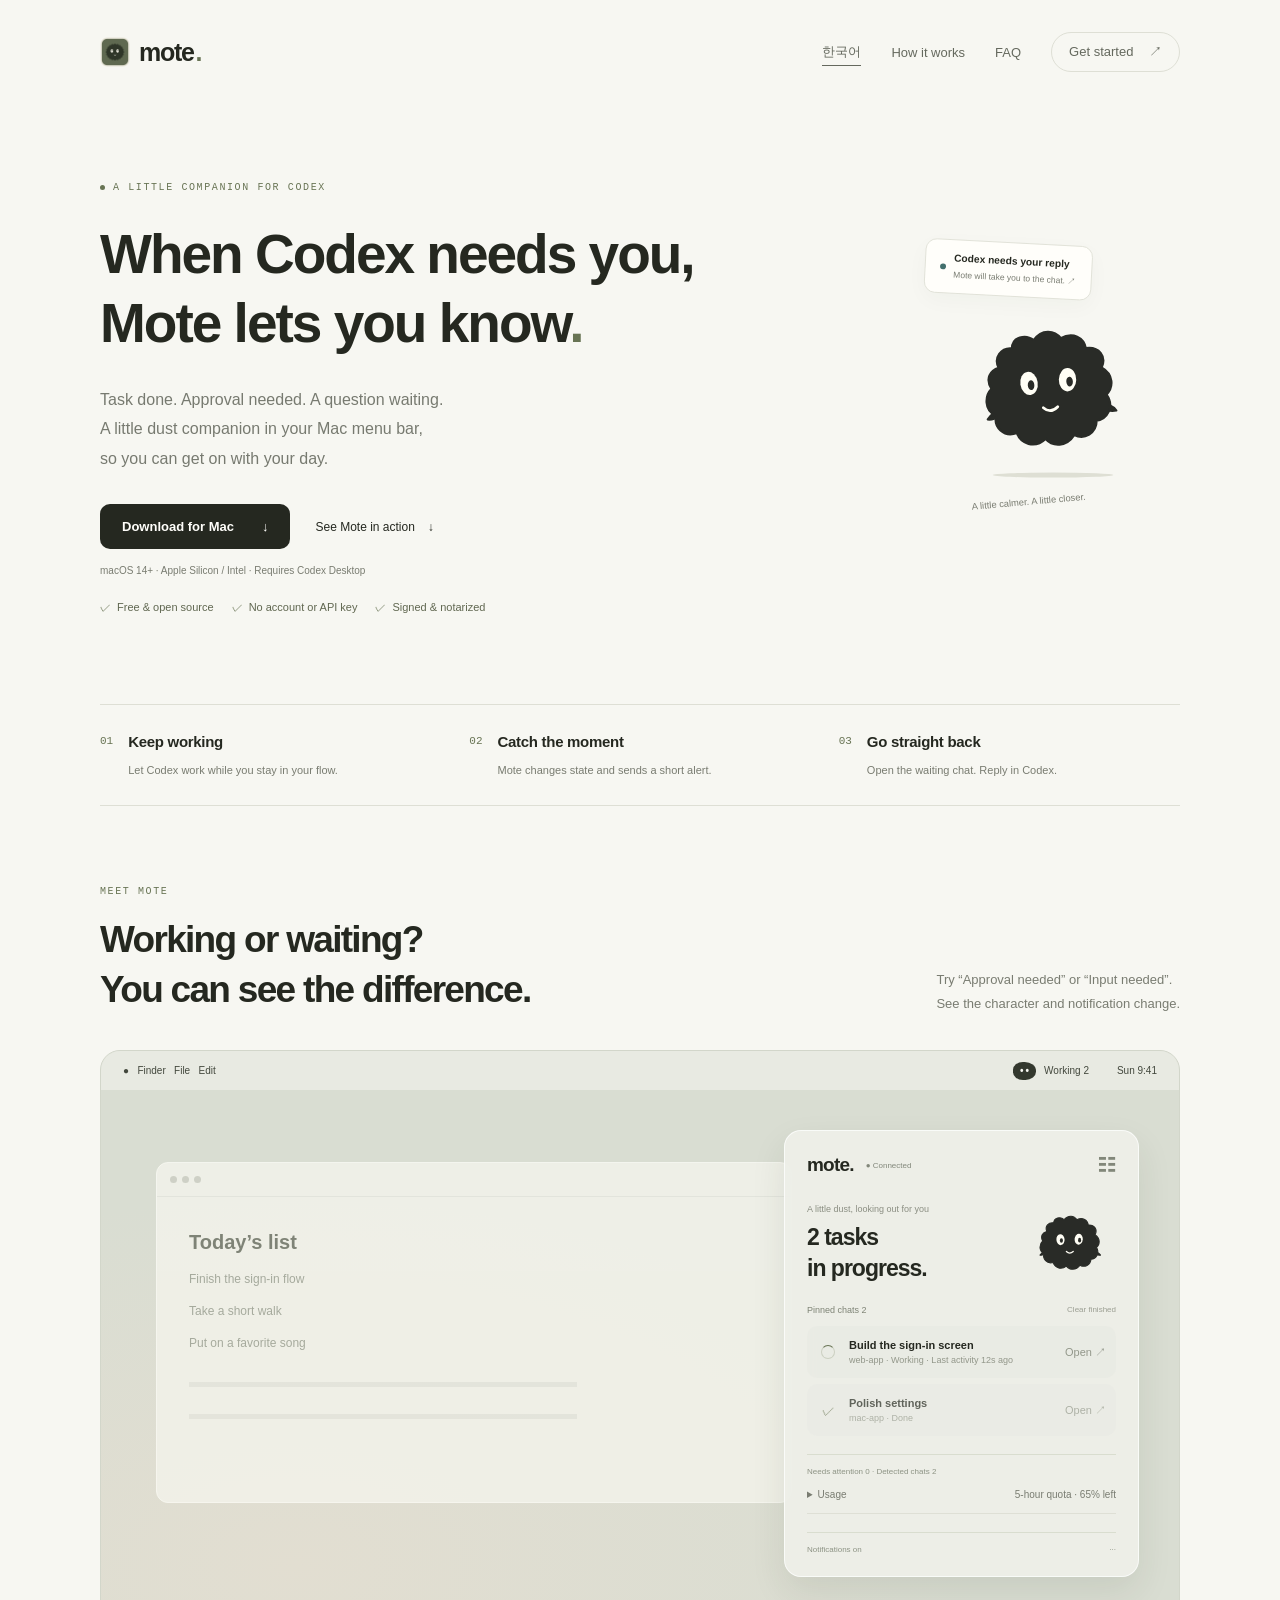
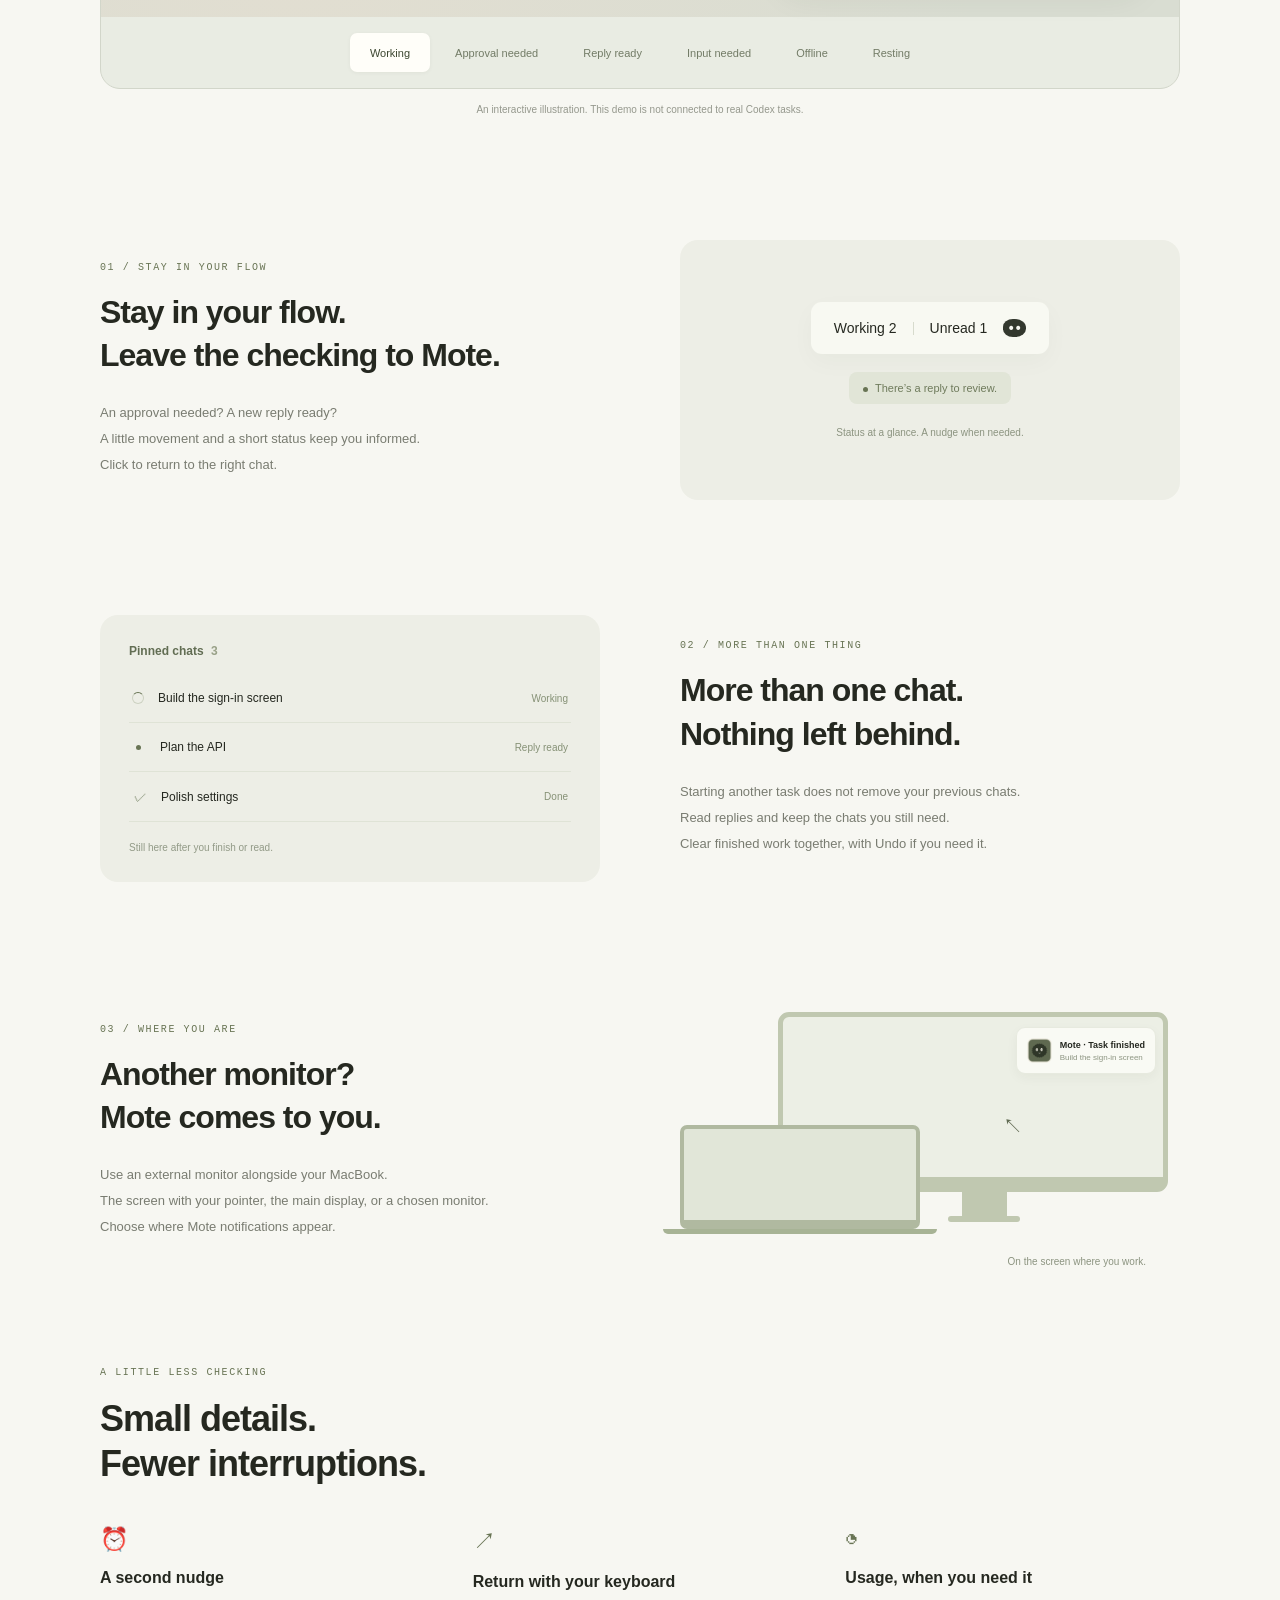
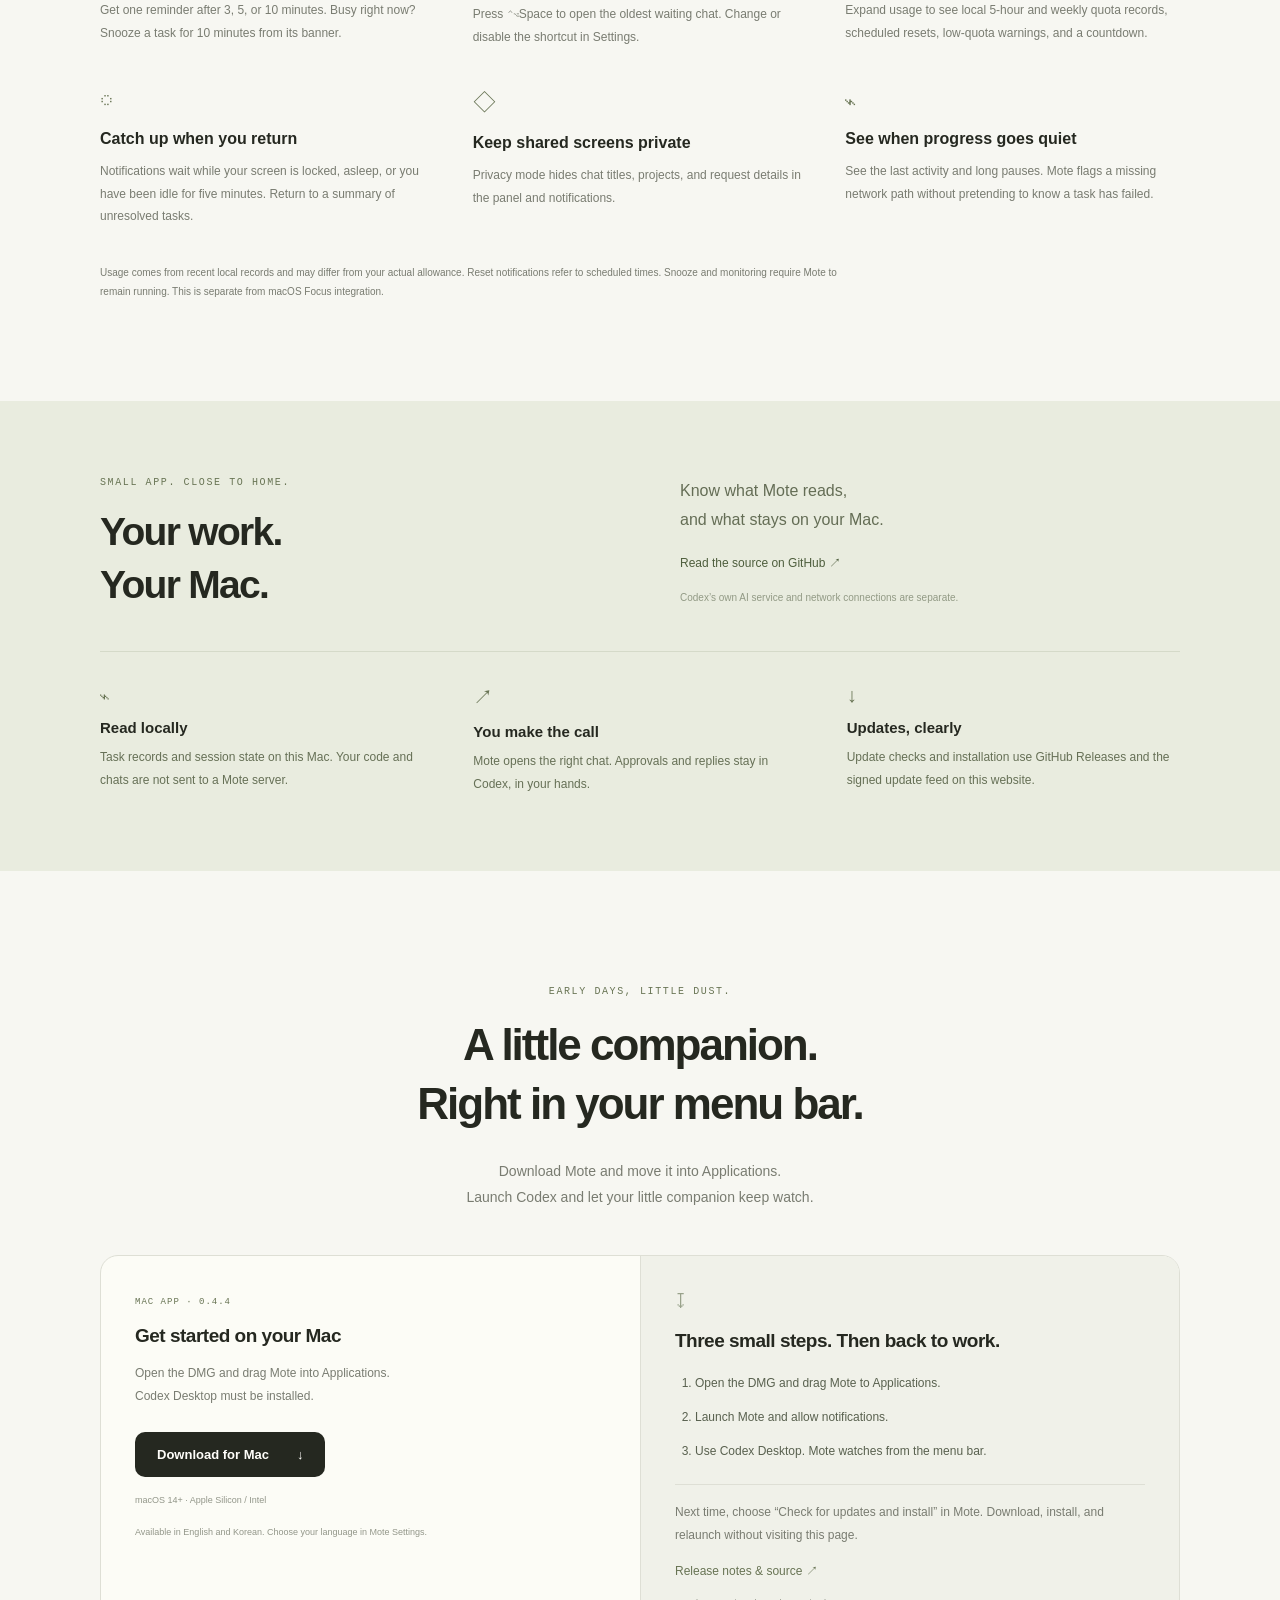
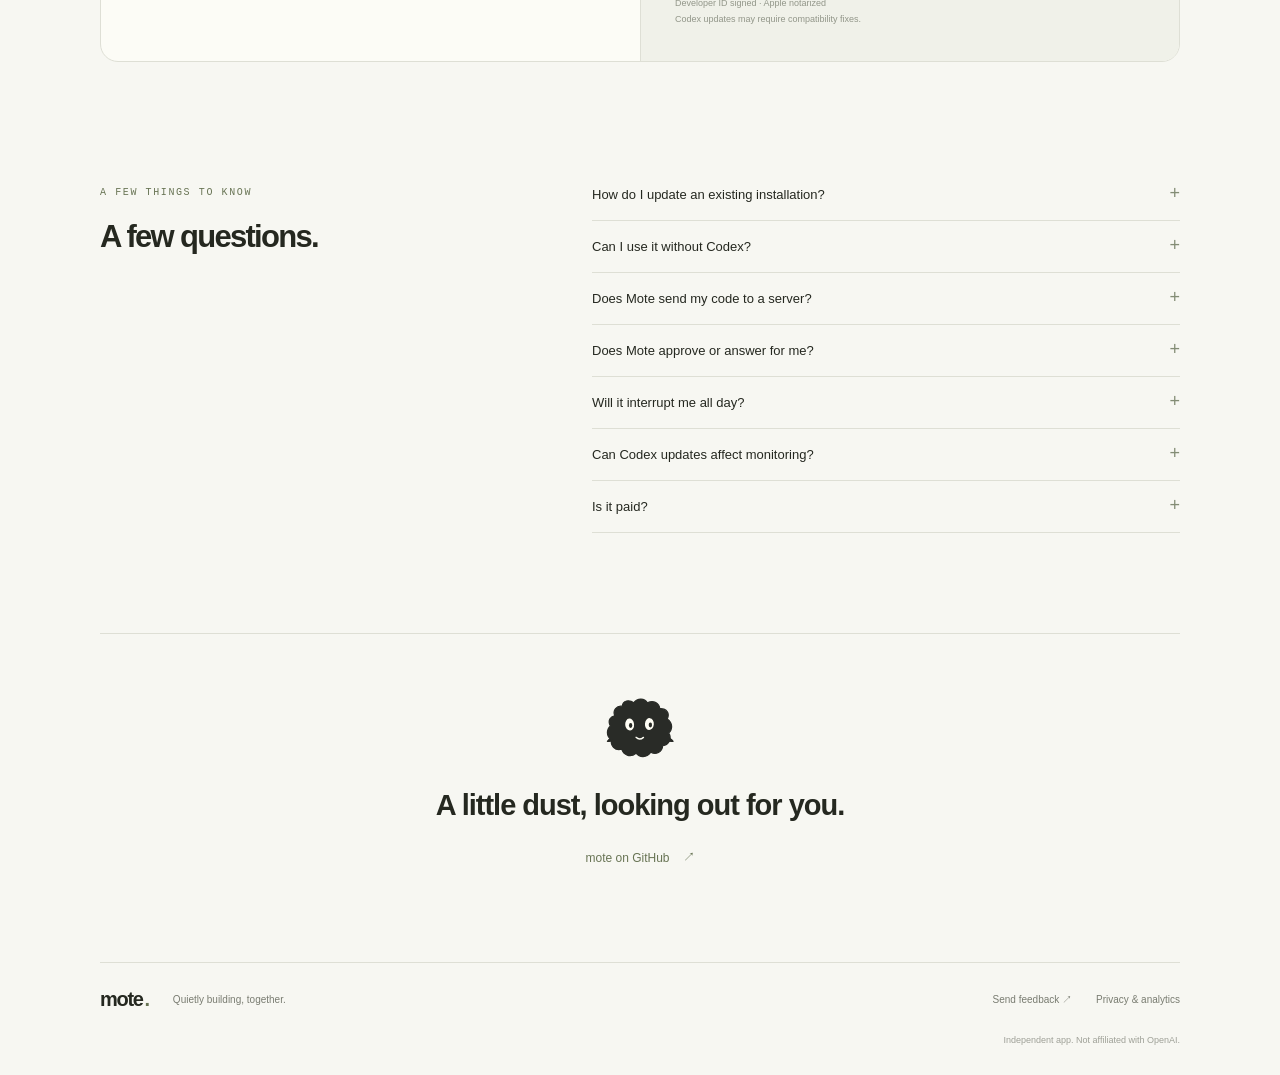
==== commit 773cff20: "Enable website download for notarized Mote 0.4.4" ====
--- a/website/index.html
+++ b/website/index.html
@@ -23,7 +23,7 @@
 <div class="eyebrow"><span class="live-dot"></span> A LITTLE COMPANION FOR CODEX</div>
 <h1>Codex가 기다릴 때,<br>모트가 알려줘요<span class="period">.</span></h1>
 <p class="hero-copy">작업 완료부터 승인·입력 대기까지.<br>메뉴바의 작은 먼지가 필요한 순간에 불러줄게요.<br>그동안 당신은 하던 일을 이어가세요.</p>
-<div class="hero-actions"><a class="button dark" href="https://github.com/shinhanseo/mote/releases/download/v0.4.3/Mote-0.4.3.dmg">Mac용 다운로드 <span aria-hidden="true">↓</span></a><a class="text-link" href="#demo">어떻게 알려주나요 <span aria-hidden="true">↓</span></a></div>
+<div class="hero-actions"><a class="button dark" href="https://github.com/shinhanseo/mote/releases/download/v0.4.4/Mote-0.4.4.dmg">Mac용 다운로드 <span aria-hidden="true">↓</span></a><a class="text-link" href="#demo">어떻게 알려주나요 <span aria-hidden="true">↓</span></a></div>
 <p class="hero-note">macOS 14+ · Apple Silicon / Intel · Codex Desktop 전용</p><div class="hero-trust"><span>무료 · 오픈소스</span><span>계정·API 키 없이</span><span>서명·공증 완료</span></div>
 <div class="hero-art" aria-hidden="true"><div class="hero-whisper"><span class="whisper-dot"></span><div><b>Codex가 답변을 기다려요</b><small>누르면 기다리는 대화로. ↗</small></div></div><div class="fairy hero-fairy"><span class="eye left"></span><span class="eye right"></span><span class="mouth"></span><span class="arm left"></span><span class="arm right"></span></div><span class="art-note">조금 느슨하게, 든든하게.</span><span class="ground"></span></div>
 </section>
@@ -51,7 +51,7 @@
 </section>
 <section class="extras wrap"><span class="overline">A LITTLE LESS CHECKING</span><h2>작은 기능들이,<br>확인하는 시간을 줄여줘요.</h2><div class="extras-grid"><article><span aria-hidden="true">⏰</span><h3>놓친 질문을 한 번 더</h3><p>승인·질문이 남아 있으면 3·5·10분 뒤 한 번 더. 지금 바쁘다면 토스트에서 10분 뒤로 미룰 수 있어요.</p></article><article><span aria-hidden="true">↗</span><h3>키보드로 바로 돌아가기</h3><p>⌃⌥Space로 가장 오래 기다린 대화를 열어요. 단축키는 설정에서 변경하거나 끌 수 있어요.</p></article><article><span aria-hidden="true">◔</span><h3>사용량은 필요할 때만</h3><p>접힌 사용량을 열면 5시간·주간 잔여량과 초기화 예정 시각을 확인해요. 20%·5% 임계 알림과 카운트다운도 지원해요.</p></article><article><span aria-hidden="true">◌</span><h3>자리 비운 사이도 챙기기</h3><p>잠금·화면 꺼짐·5분 이상 입력 없음 동안 알림을 모아두고, 돌아오면 아직 처리하지 않은 작업만 요약해요.</p></article><article><span aria-hidden="true">◇</span><h3>공유 화면에서는 조용하게</h3><p>개인정보 모드를 켜면 팝오버와 알림에서 대화 제목·프로젝트·요청 상세를 숨겨요.</p></article><article><span aria-hidden="true">⌁</span><h3>멈춘 건지, 연결이 끊긴 건지</h3><p>마지막 활동과 오래 변화 없는 상태를 표시해요. 네트워크 경로가 끊기면 별도로 알려주며, 작업 실패로 단정하지 않아요.</p></article></div><p class="extras-note">사용량은 최근 로컬 기록 기준이며 실제 잔여량과 다를 수 있어요. 초기화 알림은 예정 시각 안내입니다. 스누즈·감지는 Mote 실행 중 작동하며 macOS 집중 모드 연동과는 별개예요.</p></section>
 <section class="local-section"><div class="wrap local-inner"><div><span class="overline">SMALL APP. CLOSE TO HOME.</span><h2>당신의 작업은,<br>당신의 Mac에.</h2></div><div class="local-copy"><p>무엇을 읽고, 어디로 연결하는지.<br>설치하기 전에 알아두세요.</p><a class="text-link" href="https://github.com/shinhanseo/mote" target="_blank" rel="noopener">GitHub에서 소스 확인하기 ↗</a><small>Codex 자체의 AI 서비스 이용과 네트워크 연결은 별개예요.</small></div></div><div class="wrap trust-grid"><article><span aria-hidden="true">⌁</span><h3>Mac 안에서 감지해요</h3><p>로컬 작업 기록과 대화 상태를 읽어요. 코드와 대화를 Mote 서버로 보내지 않아요.</p></article><article><span aria-hidden="true">↗</span><h3>결정은 직접 해요</h3><p>모트는 필요한 대화를 열어줘요. 승인과 답변은 Codex에서 직접 진행하세요.</p></article><article><span aria-hidden="true">↓</span><h3>업데이트 연결은 따로</h3><p>업데이트 확인·설치는 GitHub 릴리스와 이 홈페이지의 서명된 업데이트 목록을 이용해요.</p></article></div></section>
-<section id="start" class="start wrap"><span class="overline">EARLY DAYS, LITTLE DUST.</span><h2>작은 동료를<br>당신의 메뉴바에.</h2><p>모트를 내려받고 응용 프로그램 폴더로 옮겨주세요.<br>Codex를 켜면 작은 동료가 작업을 챙기기 시작해요.</p><div class="start-options"><div><span class="release-badge">MAC APP · 0.4.3</span><h3>Mac에서 바로 시작하기</h3><p>DMG를 열고 Mote를 응용 프로그램 폴더로 옮겨주세요.<br>Codex Desktop이 설치되어 있어야 해요.</p><a class="button dark" href="https://github.com/shinhanseo/mote/releases/download/v0.4.3/Mote-0.4.3.dmg">Mac용 다운로드 <span aria-hidden="true">↓</span></a><small>macOS 14+ · Apple Silicon / Intel</small></div><div class="release-note"><span class="release-icon" aria-hidden="true">↧</span><h3>처음 한 번만 준비해 주세요.</h3><ol class="install-steps"><li>DMG를 열고 Mote를 응용 프로그램으로 옮겨요.</li><li>모트를 실행하고 알림을 허용해 주세요.</li><li>Codex Desktop에서 평소처럼 작업하세요.</li></ol><p class="update-detail">다음부터는 앱의 ‘업데이트 확인 및 설치’에서.<br>다운로드부터 설치·재실행까지 이어져요.</p><a class="text-link" href="https://github.com/shinhanseo/mote/releases" target="_blank" rel="noopener">변경 내용과 소스 보기 ↗</a><small>Developer ID 서명 · Apple 공증 완료<br>Codex 업데이트에 따라 감지 기능의 대응이 필요할 수 있어요.</small></div></div></section>
+<section id="start" class="start wrap"><span class="overline">EARLY DAYS, LITTLE DUST.</span><h2>작은 동료를<br>당신의 메뉴바에.</h2><p>모트를 내려받고 응용 프로그램 폴더로 옮겨주세요.<br>Codex를 켜면 작은 동료가 작업을 챙기기 시작해요.</p><div class="start-options"><div><span class="release-badge">MAC APP · 0.4.4</span><h3>Mac에서 바로 시작하기</h3><p>DMG를 열고 Mote를 응용 프로그램 폴더로 옮겨주세요.<br>Codex Desktop이 설치되어 있어야 해요.</p><a class="button dark" href="https://github.com/shinhanseo/mote/releases/download/v0.4.4/Mote-0.4.4.dmg">Mac용 다운로드 <span aria-hidden="true">↓</span></a><small>macOS 14+ · Apple Silicon / Intel</small></div><div class="release-note"><span class="release-icon" aria-hidden="true">↧</span><h3>처음 한 번만 준비해 주세요.</h3><ol class="install-steps"><li>DMG를 열고 Mote를 응용 프로그램으로 옮겨요.</li><li>모트를 실행하고 알림을 허용해 주세요.</li><li>Codex Desktop에서 평소처럼 작업하세요.</li></ol><p class="update-detail">다음부터는 앱의 ‘업데이트 확인 및 설치’에서.<br>다운로드부터 설치·재실행까지 이어져요.</p><a class="text-link" href="https://github.com/shinhanseo/mote/releases" target="_blank" rel="noopener">변경 내용과 소스 보기 ↗</a><small>Developer ID 서명 · Apple 공증 완료<br>Codex 업데이트에 따라 감지 기능의 대응이 필요할 수 있어요.</small></div></div></section>
 <section id="questions" class="faq wrap"><div><span class="overline">A FEW THINGS TO KNOW</span><h2>궁금한 점.</h2></div><div class="faq-list"><details><summary>기존 앱은 어떻게 업데이트하나요?</summary><p>Mote를 종료하고 새 DMG의 앱을 응용 프로그램 폴더로 옮겨 기존 앱을 대치하세요. 설정은 유지됩니다. 0.4.0부터 설정의 업데이트 확인 및 설치를 누르면 서명된 새 버전을 내려받아 설치하고 재실행해요. 0.3.1 이하 사용자는 이번 한 번 홈페이지에서 교체해 주세요. 이후에는 앱 안에서 설치할 수 있어요.</p></details><details><summary>Codex 없이도 쓸 수 있나요?</summary><p>모트는 Codex Desktop의 작업을 살펴보는 보조 앱이에요. 설치된 Codex Desktop과 로컬 작업 기록이 필요합니다. 다른 AI 도구와 아이폰 연동은 현재 제공하지 않아요.</p></details><details><summary>제 코드를 외부 서버로 보내나요?</summary><p>모트의 작업 감지는 Mac 안에서 이뤄져요. 대화나 코드를 모트의 서버로 보내지 않습니다. 다만 Codex 자체의 AI 서비스 이용과, 직접 누르는 GitHub 업데이트 확인은 별개예요.</p></details><details><summary>자동으로 승인하거나 답변을 보내나요?</summary><p>아니요. 모트는 상태를 알려주고 해당 대화로 이동시켜 줍니다. 실제 승인과 답변은 Codex에서 직접 해요.</p></details><details><summary>계속 켜두면 시끄럽지 않나요?</summary><p>승인·질문·완료·오류 알림과 소리를 따로 설정할 수 있어요. 30분 동안 알림을 쉬거나, 답변을 나중에 보기로 남겨둘 수도 있습니다. macOS의 동작 줄이기 설정도 따릅니다.</p></details><details><summary>업데이트 후 감지가 달라질 수도 있나요?</summary><p>네. 현재 Codex Desktop의 로컬 데이터와 비공개 실시간 연결 방식에 의존합니다. Codex 업데이트에 따라 대응이 필요할 수 있으며, 지원하지 않는 연결 형식은 앱의 진단 화면에 표시해요.</p></details><details><summary>유료인가요?</summary><p>현재 무료로 내려받을 수 있으며 소스도 공개되어 있어요. 유료 상품이나 결제는 아직 제공하지 않으며, 향후 가격 정책도 정하지 않았어요.</p></details></div></section>
 <section class="outro wrap"><div class="fairy outro-fairy" aria-hidden="true"><span class="eye left"></span><span class="eye right"></span><span class="mouth"></span></div><h2>작은 먼지가 챙겨둘게요.</h2><a class="text-link" href="https://github.com/shinhanseo/mote" target="_blank" rel="noopener">mote on GitHub <span aria-hidden="true">↗</span></a></section>
 </main><footer class="footer wrap"><a class="brand" href="#">mote<span>.</span></a><span>조용히, 같이 만드는 중.</span><a href="https://github.com/shinhanseo/mote/issues" target="_blank" rel="noopener">피드백 보내기 ↗</a><a href="analytics.html">개인정보·방문 통계 설정</a><small>Independent app. Not affiliated with OpenAI.</small></footer>
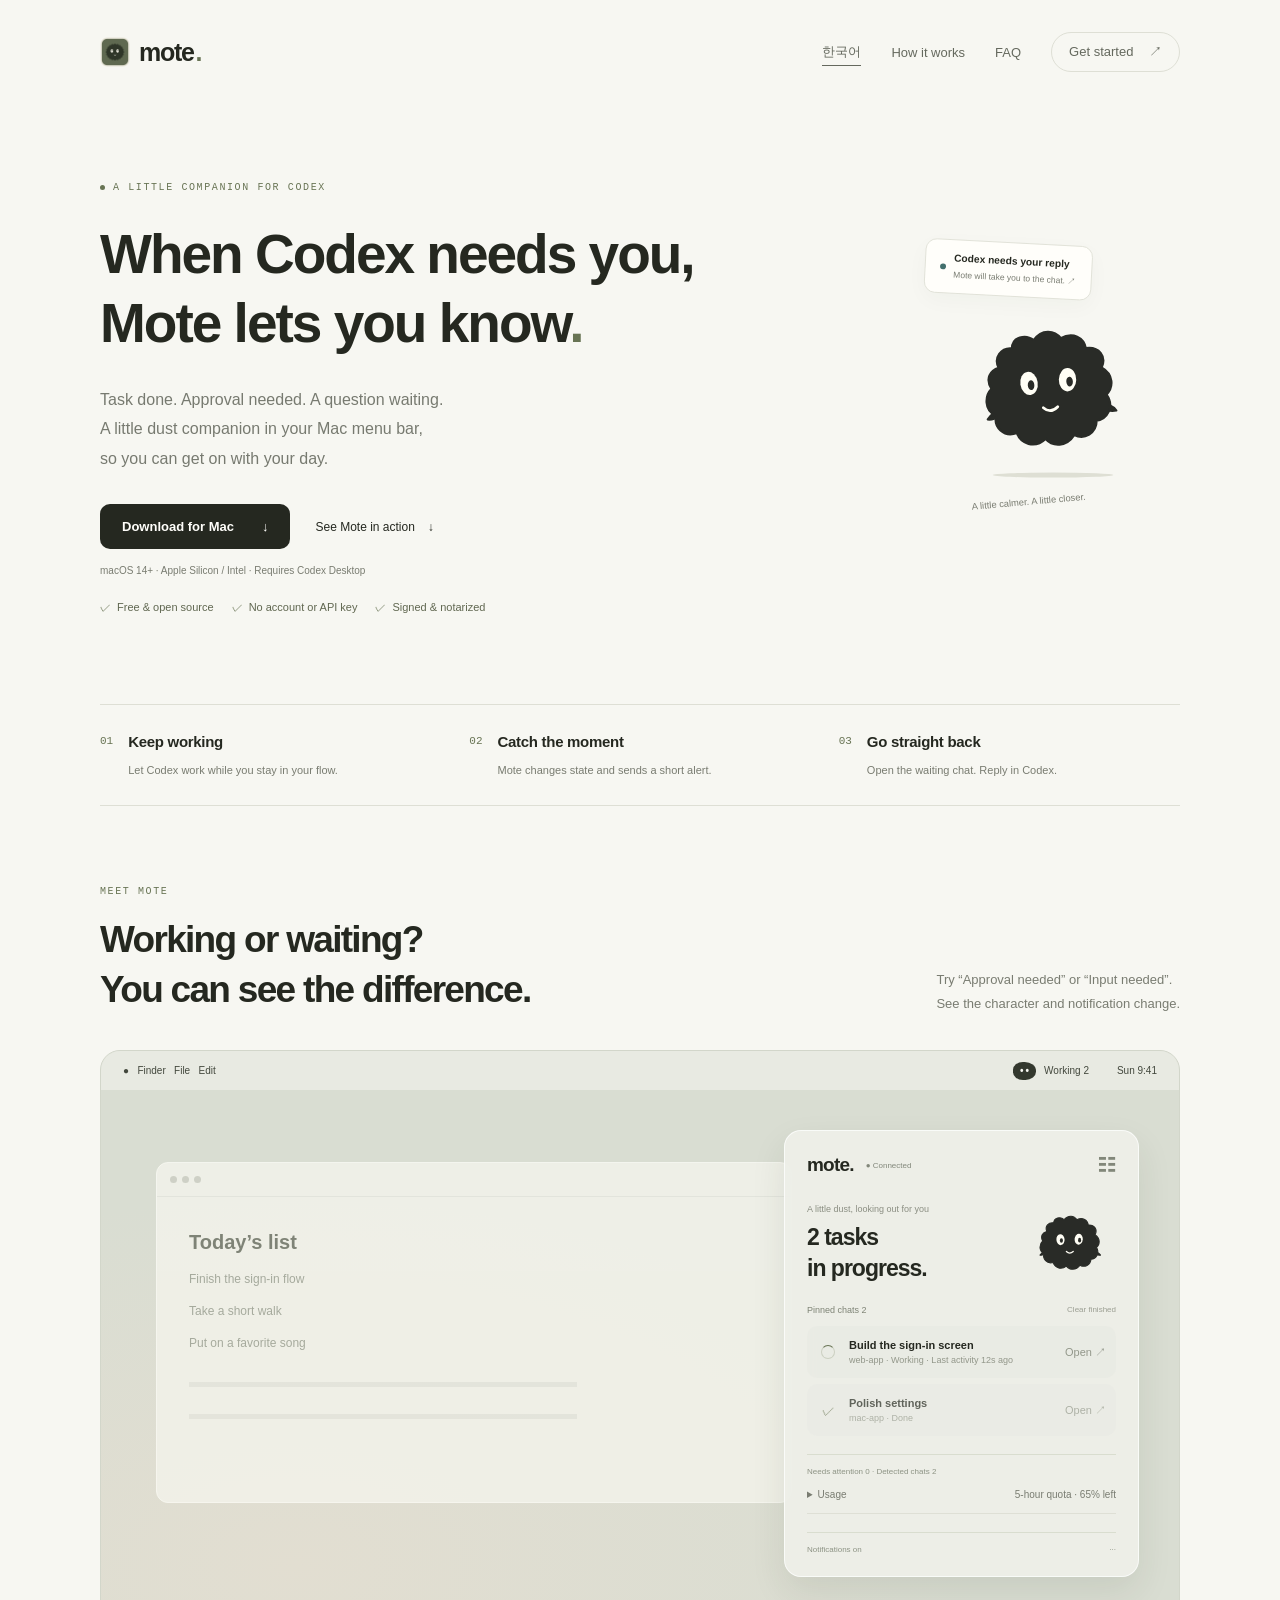
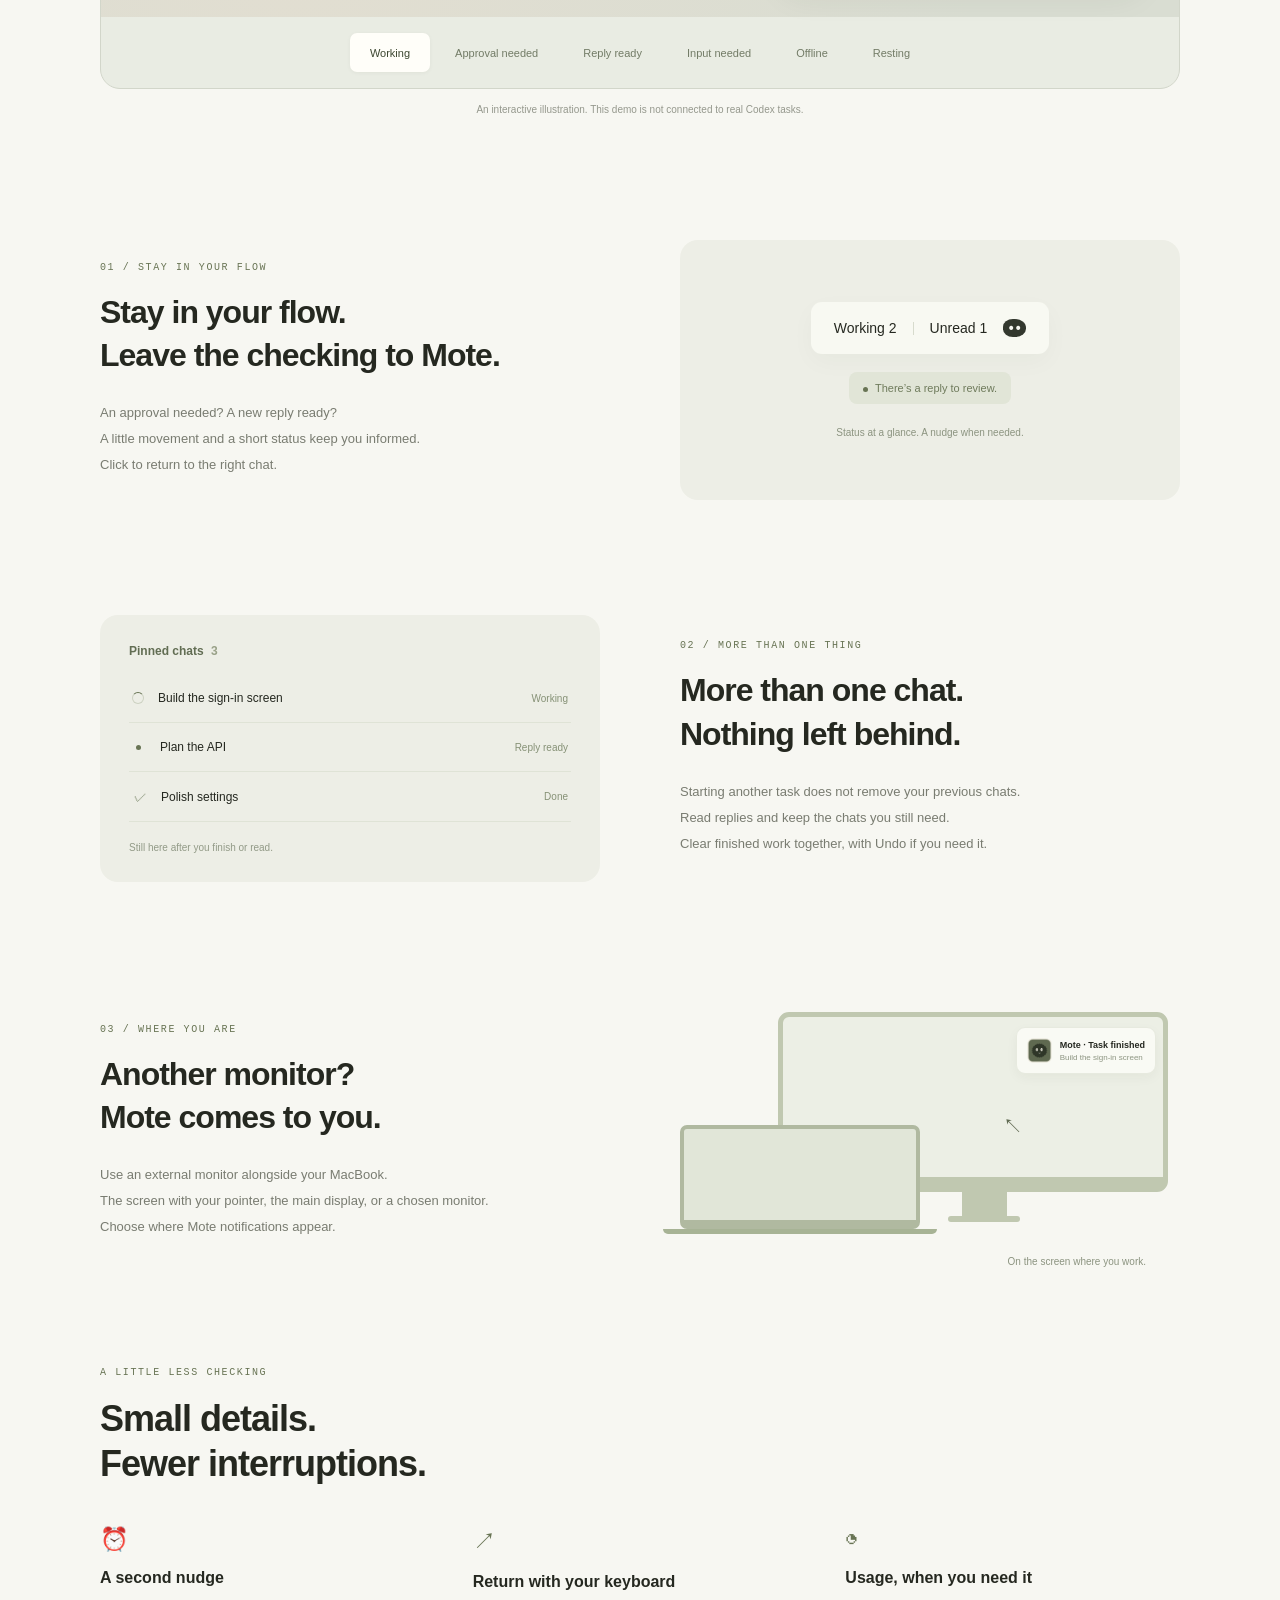
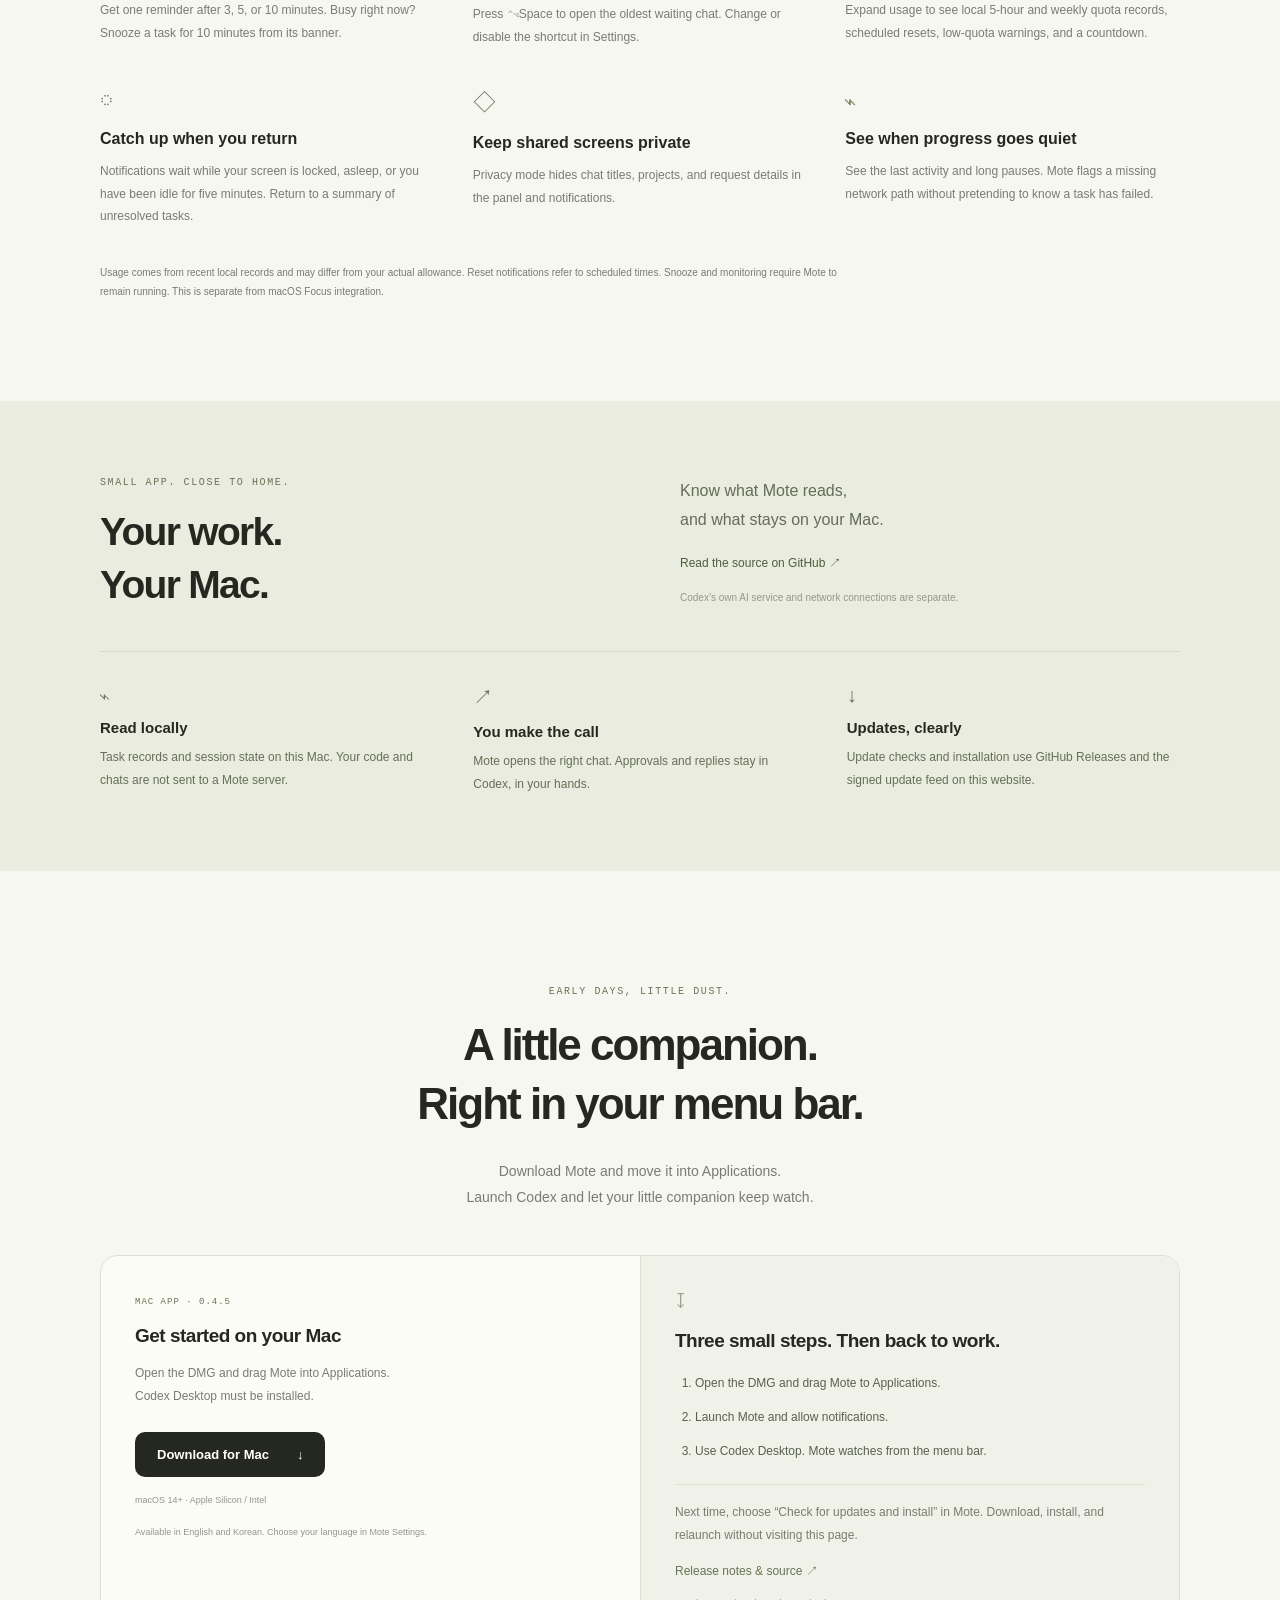
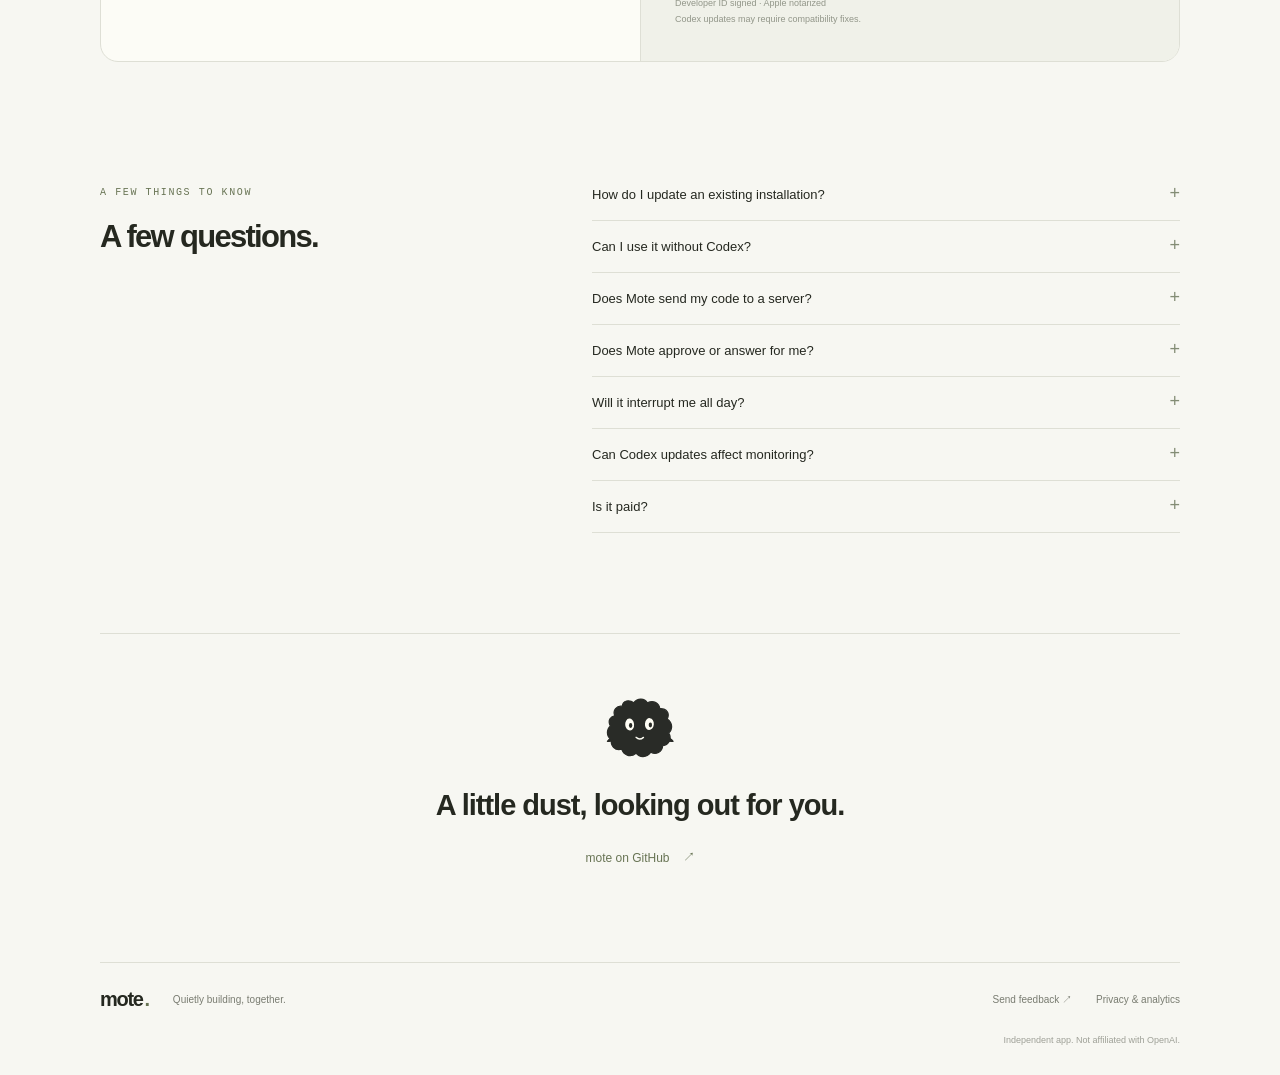
==== commit ab00ff8f: "Enable website download for notarized Mote 0.4.5" ====
--- a/website/index.html
+++ b/website/index.html
@@ -23,7 +23,7 @@
 <div class="eyebrow"><span class="live-dot"></span> A LITTLE COMPANION FOR CODEX</div>
 <h1>Codex가 기다릴 때,<br>모트가 알려줘요<span class="period">.</span></h1>
 <p class="hero-copy">작업 완료부터 승인·입력 대기까지.<br>메뉴바의 작은 먼지가 필요한 순간에 불러줄게요.<br>그동안 당신은 하던 일을 이어가세요.</p>
-<div class="hero-actions"><a class="button dark" href="https://github.com/shinhanseo/mote/releases/download/v0.4.4/Mote-0.4.4.dmg">Mac용 다운로드 <span aria-hidden="true">↓</span></a><a class="text-link" href="#demo">어떻게 알려주나요 <span aria-hidden="true">↓</span></a></div>
+<div class="hero-actions"><a class="button dark" href="https://github.com/shinhanseo/mote/releases/download/v0.4.5/Mote-0.4.5.dmg">Mac용 다운로드 <span aria-hidden="true">↓</span></a><a class="text-link" href="#demo">어떻게 알려주나요 <span aria-hidden="true">↓</span></a></div>
 <p class="hero-note">macOS 14+ · Apple Silicon / Intel · Codex Desktop 전용</p><div class="hero-trust"><span>무료 · 오픈소스</span><span>계정·API 키 없이</span><span>서명·공증 완료</span></div>
 <div class="hero-art" aria-hidden="true"><div class="hero-whisper"><span class="whisper-dot"></span><div><b>Codex가 답변을 기다려요</b><small>누르면 기다리는 대화로. ↗</small></div></div><div class="fairy hero-fairy"><span class="eye left"></span><span class="eye right"></span><span class="mouth"></span><span class="arm left"></span><span class="arm right"></span></div><span class="art-note">조금 느슨하게, 든든하게.</span><span class="ground"></span></div>
 </section>
@@ -51,7 +51,7 @@
 </section>
 <section class="extras wrap"><span class="overline">A LITTLE LESS CHECKING</span><h2>작은 기능들이,<br>확인하는 시간을 줄여줘요.</h2><div class="extras-grid"><article><span aria-hidden="true">⏰</span><h3>놓친 질문을 한 번 더</h3><p>승인·질문이 남아 있으면 3·5·10분 뒤 한 번 더. 지금 바쁘다면 토스트에서 10분 뒤로 미룰 수 있어요.</p></article><article><span aria-hidden="true">↗</span><h3>키보드로 바로 돌아가기</h3><p>⌃⌥Space로 가장 오래 기다린 대화를 열어요. 단축키는 설정에서 변경하거나 끌 수 있어요.</p></article><article><span aria-hidden="true">◔</span><h3>사용량은 필요할 때만</h3><p>접힌 사용량을 열면 5시간·주간 잔여량과 초기화 예정 시각을 확인해요. 20%·5% 임계 알림과 카운트다운도 지원해요.</p></article><article><span aria-hidden="true">◌</span><h3>자리 비운 사이도 챙기기</h3><p>잠금·화면 꺼짐·5분 이상 입력 없음 동안 알림을 모아두고, 돌아오면 아직 처리하지 않은 작업만 요약해요.</p></article><article><span aria-hidden="true">◇</span><h3>공유 화면에서는 조용하게</h3><p>개인정보 모드를 켜면 팝오버와 알림에서 대화 제목·프로젝트·요청 상세를 숨겨요.</p></article><article><span aria-hidden="true">⌁</span><h3>멈춘 건지, 연결이 끊긴 건지</h3><p>마지막 활동과 오래 변화 없는 상태를 표시해요. 네트워크 경로가 끊기면 별도로 알려주며, 작업 실패로 단정하지 않아요.</p></article></div><p class="extras-note">사용량은 최근 로컬 기록 기준이며 실제 잔여량과 다를 수 있어요. 초기화 알림은 예정 시각 안내입니다. 스누즈·감지는 Mote 실행 중 작동하며 macOS 집중 모드 연동과는 별개예요.</p></section>
 <section class="local-section"><div class="wrap local-inner"><div><span class="overline">SMALL APP. CLOSE TO HOME.</span><h2>당신의 작업은,<br>당신의 Mac에.</h2></div><div class="local-copy"><p>무엇을 읽고, 어디로 연결하는지.<br>설치하기 전에 알아두세요.</p><a class="text-link" href="https://github.com/shinhanseo/mote" target="_blank" rel="noopener">GitHub에서 소스 확인하기 ↗</a><small>Codex 자체의 AI 서비스 이용과 네트워크 연결은 별개예요.</small></div></div><div class="wrap trust-grid"><article><span aria-hidden="true">⌁</span><h3>Mac 안에서 감지해요</h3><p>로컬 작업 기록과 대화 상태를 읽어요. 코드와 대화를 Mote 서버로 보내지 않아요.</p></article><article><span aria-hidden="true">↗</span><h3>결정은 직접 해요</h3><p>모트는 필요한 대화를 열어줘요. 승인과 답변은 Codex에서 직접 진행하세요.</p></article><article><span aria-hidden="true">↓</span><h3>업데이트 연결은 따로</h3><p>업데이트 확인·설치는 GitHub 릴리스와 이 홈페이지의 서명된 업데이트 목록을 이용해요.</p></article></div></section>
-<section id="start" class="start wrap"><span class="overline">EARLY DAYS, LITTLE DUST.</span><h2>작은 동료를<br>당신의 메뉴바에.</h2><p>모트를 내려받고 응용 프로그램 폴더로 옮겨주세요.<br>Codex를 켜면 작은 동료가 작업을 챙기기 시작해요.</p><div class="start-options"><div><span class="release-badge">MAC APP · 0.4.4</span><h3>Mac에서 바로 시작하기</h3><p>DMG를 열고 Mote를 응용 프로그램 폴더로 옮겨주세요.<br>Codex Desktop이 설치되어 있어야 해요.</p><a class="button dark" href="https://github.com/shinhanseo/mote/releases/download/v0.4.4/Mote-0.4.4.dmg">Mac용 다운로드 <span aria-hidden="true">↓</span></a><small>macOS 14+ · Apple Silicon / Intel</small></div><div class="release-note"><span class="release-icon" aria-hidden="true">↧</span><h3>처음 한 번만 준비해 주세요.</h3><ol class="install-steps"><li>DMG를 열고 Mote를 응용 프로그램으로 옮겨요.</li><li>모트를 실행하고 알림을 허용해 주세요.</li><li>Codex Desktop에서 평소처럼 작업하세요.</li></ol><p class="update-detail">다음부터는 앱의 ‘업데이트 확인 및 설치’에서.<br>다운로드부터 설치·재실행까지 이어져요.</p><a class="text-link" href="https://github.com/shinhanseo/mote/releases" target="_blank" rel="noopener">변경 내용과 소스 보기 ↗</a><small>Developer ID 서명 · Apple 공증 완료<br>Codex 업데이트에 따라 감지 기능의 대응이 필요할 수 있어요.</small></div></div></section>
+<section id="start" class="start wrap"><span class="overline">EARLY DAYS, LITTLE DUST.</span><h2>작은 동료를<br>당신의 메뉴바에.</h2><p>모트를 내려받고 응용 프로그램 폴더로 옮겨주세요.<br>Codex를 켜면 작은 동료가 작업을 챙기기 시작해요.</p><div class="start-options"><div><span class="release-badge">MAC APP · 0.4.5</span><h3>Mac에서 바로 시작하기</h3><p>DMG를 열고 Mote를 응용 프로그램 폴더로 옮겨주세요.<br>Codex Desktop이 설치되어 있어야 해요.</p><a class="button dark" href="https://github.com/shinhanseo/mote/releases/download/v0.4.5/Mote-0.4.5.dmg">Mac용 다운로드 <span aria-hidden="true">↓</span></a><small>macOS 14+ · Apple Silicon / Intel</small></div><div class="release-note"><span class="release-icon" aria-hidden="true">↧</span><h3>처음 한 번만 준비해 주세요.</h3><ol class="install-steps"><li>DMG를 열고 Mote를 응용 프로그램으로 옮겨요.</li><li>모트를 실행하고 알림을 허용해 주세요.</li><li>Codex Desktop에서 평소처럼 작업하세요.</li></ol><p class="update-detail">다음부터는 앱의 ‘업데이트 확인 및 설치’에서.<br>다운로드부터 설치·재실행까지 이어져요.</p><a class="text-link" href="https://github.com/shinhanseo/mote/releases" target="_blank" rel="noopener">변경 내용과 소스 보기 ↗</a><small>Developer ID 서명 · Apple 공증 완료<br>Codex 업데이트에 따라 감지 기능의 대응이 필요할 수 있어요.</small></div></div></section>
 <section id="questions" class="faq wrap"><div><span class="overline">A FEW THINGS TO KNOW</span><h2>궁금한 점.</h2></div><div class="faq-list"><details><summary>기존 앱은 어떻게 업데이트하나요?</summary><p>Mote를 종료하고 새 DMG의 앱을 응용 프로그램 폴더로 옮겨 기존 앱을 대치하세요. 설정은 유지됩니다. 0.4.0부터 설정의 업데이트 확인 및 설치를 누르면 서명된 새 버전을 내려받아 설치하고 재실행해요. 0.3.1 이하 사용자는 이번 한 번 홈페이지에서 교체해 주세요. 이후에는 앱 안에서 설치할 수 있어요.</p></details><details><summary>Codex 없이도 쓸 수 있나요?</summary><p>모트는 Codex Desktop의 작업을 살펴보는 보조 앱이에요. 설치된 Codex Desktop과 로컬 작업 기록이 필요합니다. 다른 AI 도구와 아이폰 연동은 현재 제공하지 않아요.</p></details><details><summary>제 코드를 외부 서버로 보내나요?</summary><p>모트의 작업 감지는 Mac 안에서 이뤄져요. 대화나 코드를 모트의 서버로 보내지 않습니다. 다만 Codex 자체의 AI 서비스 이용과, 직접 누르는 GitHub 업데이트 확인은 별개예요.</p></details><details><summary>자동으로 승인하거나 답변을 보내나요?</summary><p>아니요. 모트는 상태를 알려주고 해당 대화로 이동시켜 줍니다. 실제 승인과 답변은 Codex에서 직접 해요.</p></details><details><summary>계속 켜두면 시끄럽지 않나요?</summary><p>승인·질문·완료·오류 알림과 소리를 따로 설정할 수 있어요. 30분 동안 알림을 쉬거나, 답변을 나중에 보기로 남겨둘 수도 있습니다. macOS의 동작 줄이기 설정도 따릅니다.</p></details><details><summary>업데이트 후 감지가 달라질 수도 있나요?</summary><p>네. 현재 Codex Desktop의 로컬 데이터와 비공개 실시간 연결 방식에 의존합니다. Codex 업데이트에 따라 대응이 필요할 수 있으며, 지원하지 않는 연결 형식은 앱의 진단 화면에 표시해요.</p></details><details><summary>유료인가요?</summary><p>현재 무료로 내려받을 수 있으며 소스도 공개되어 있어요. 유료 상품이나 결제는 아직 제공하지 않으며, 향후 가격 정책도 정하지 않았어요.</p></details></div></section>
 <section class="outro wrap"><div class="fairy outro-fairy" aria-hidden="true"><span class="eye left"></span><span class="eye right"></span><span class="mouth"></span></div><h2>작은 먼지가 챙겨둘게요.</h2><a class="text-link" href="https://github.com/shinhanseo/mote" target="_blank" rel="noopener">mote on GitHub <span aria-hidden="true">↗</span></a></section>
 </main><footer class="footer wrap"><a class="brand" href="#">mote<span>.</span></a><span>조용히, 같이 만드는 중.</span><a href="https://github.com/shinhanseo/mote/issues" target="_blank" rel="noopener">피드백 보내기 ↗</a><a href="analytics.html">개인정보·방문 통계 설정</a><small>Independent app. Not affiliated with OpenAI.</small></footer>
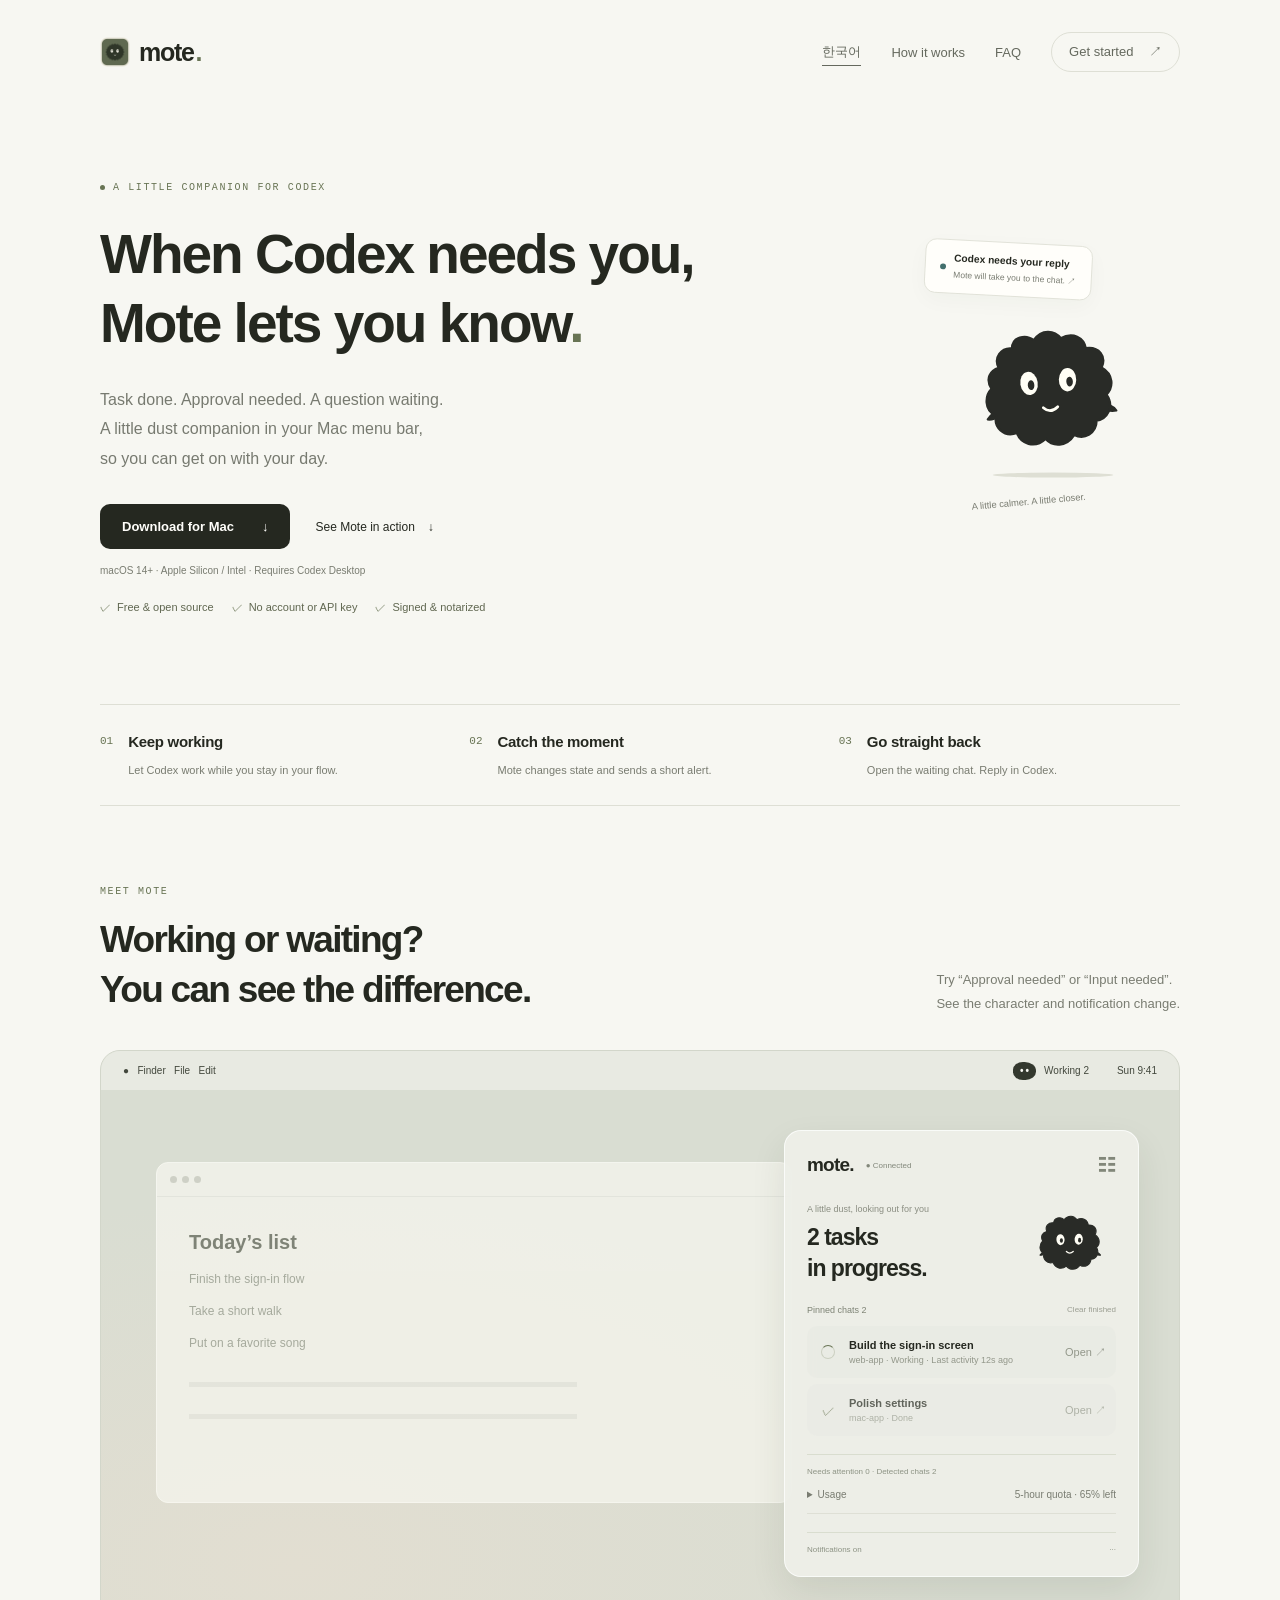
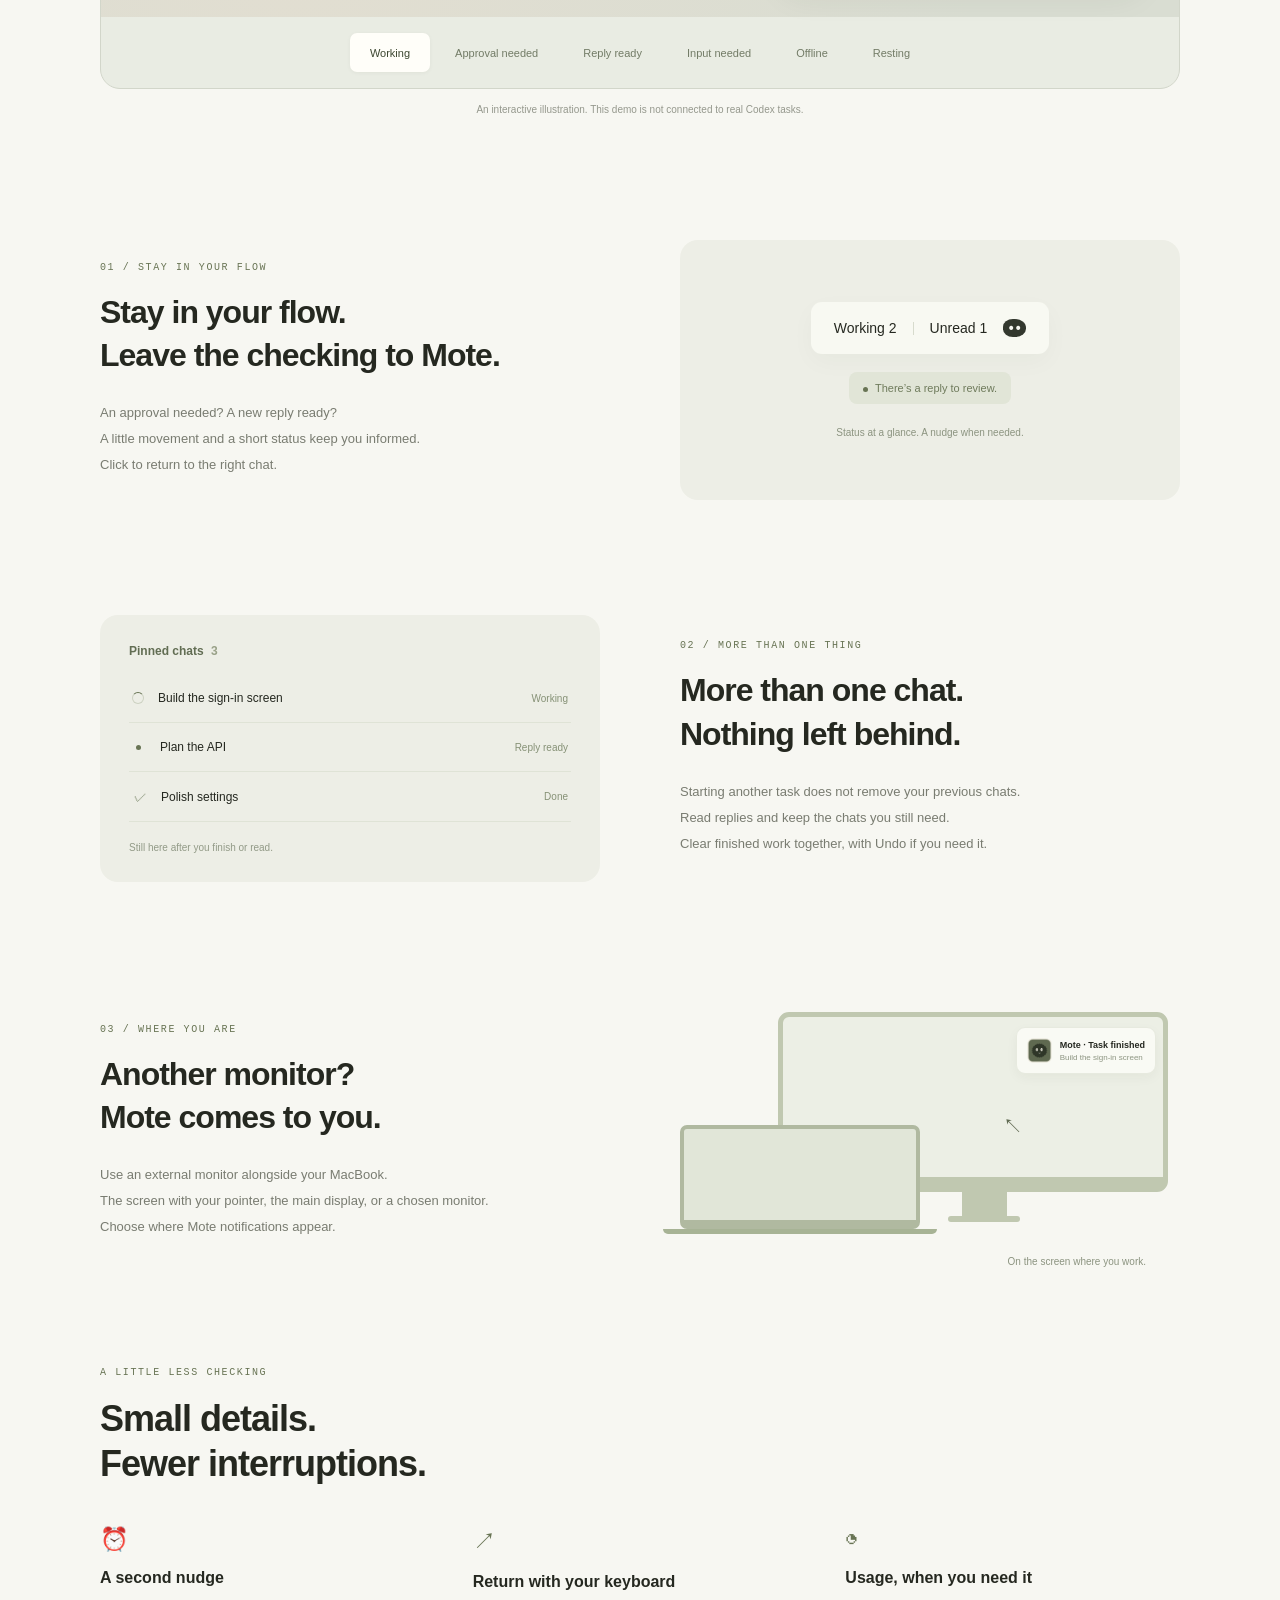
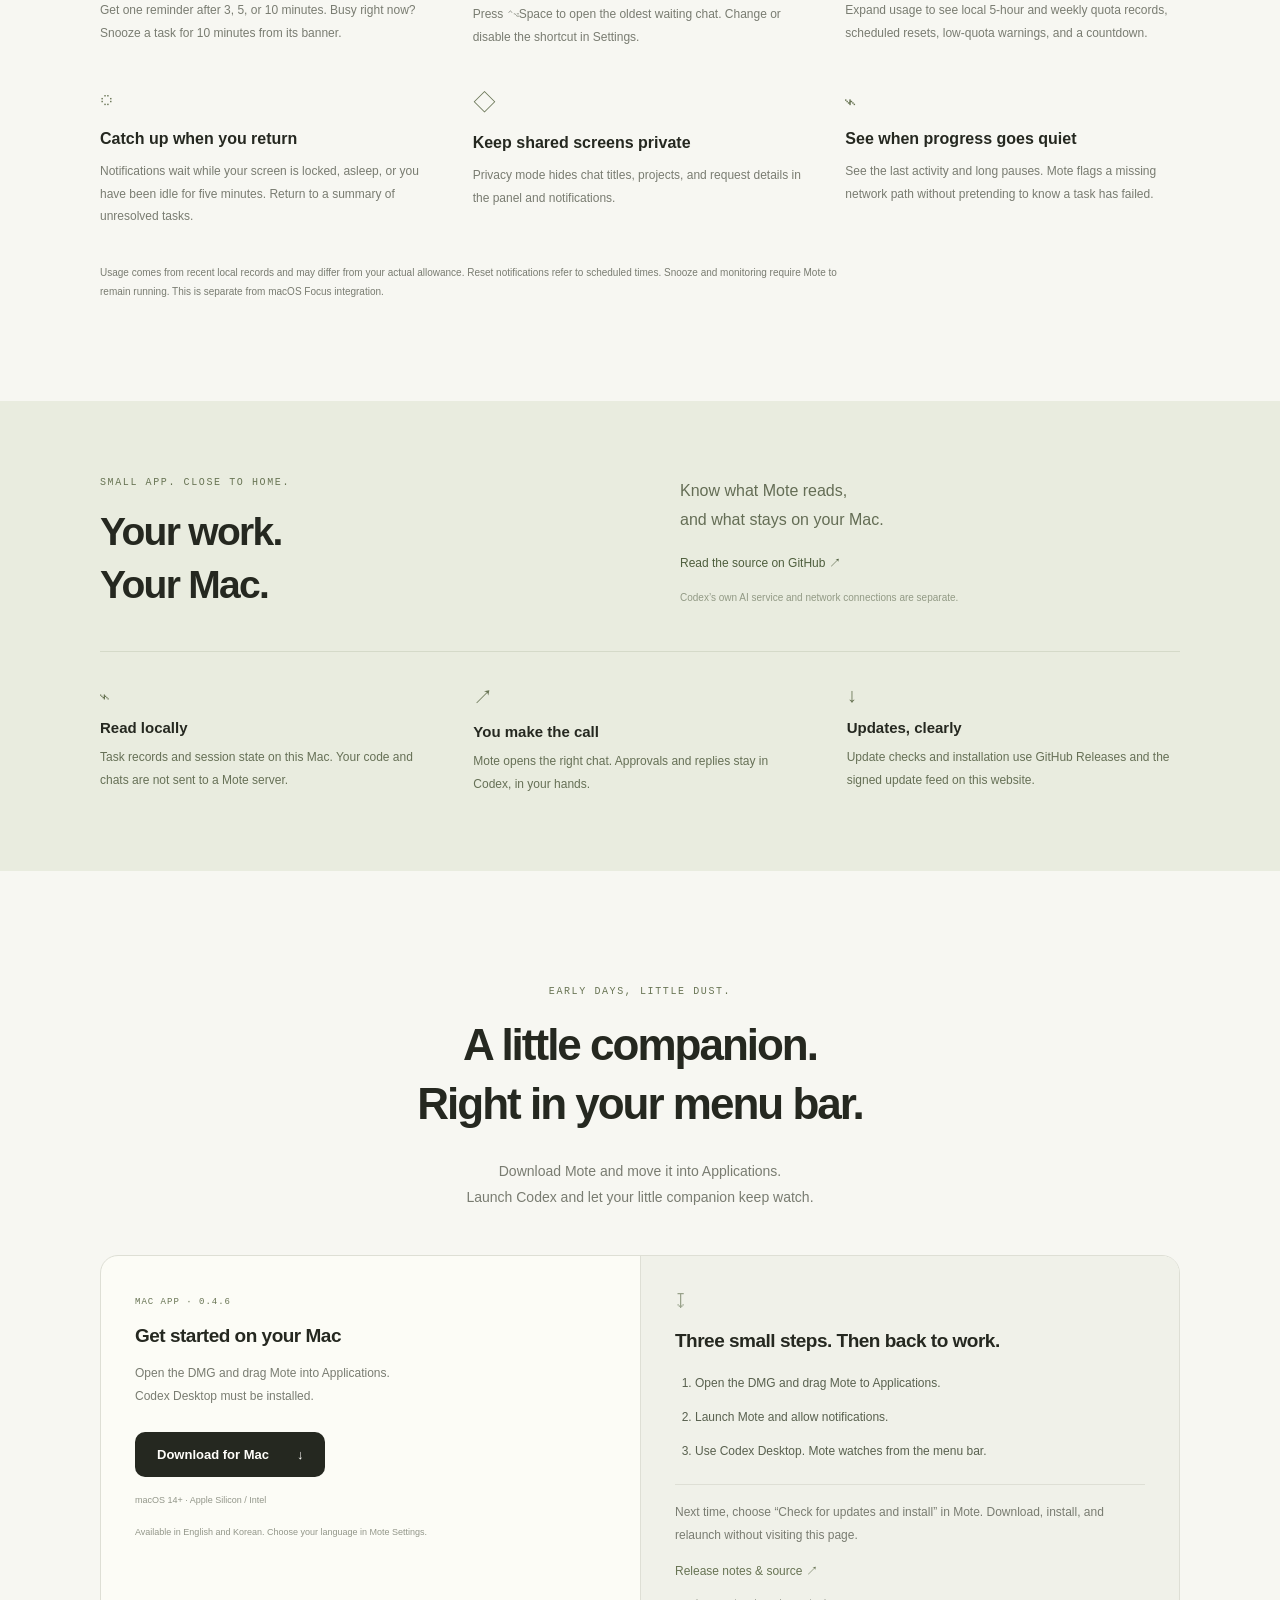
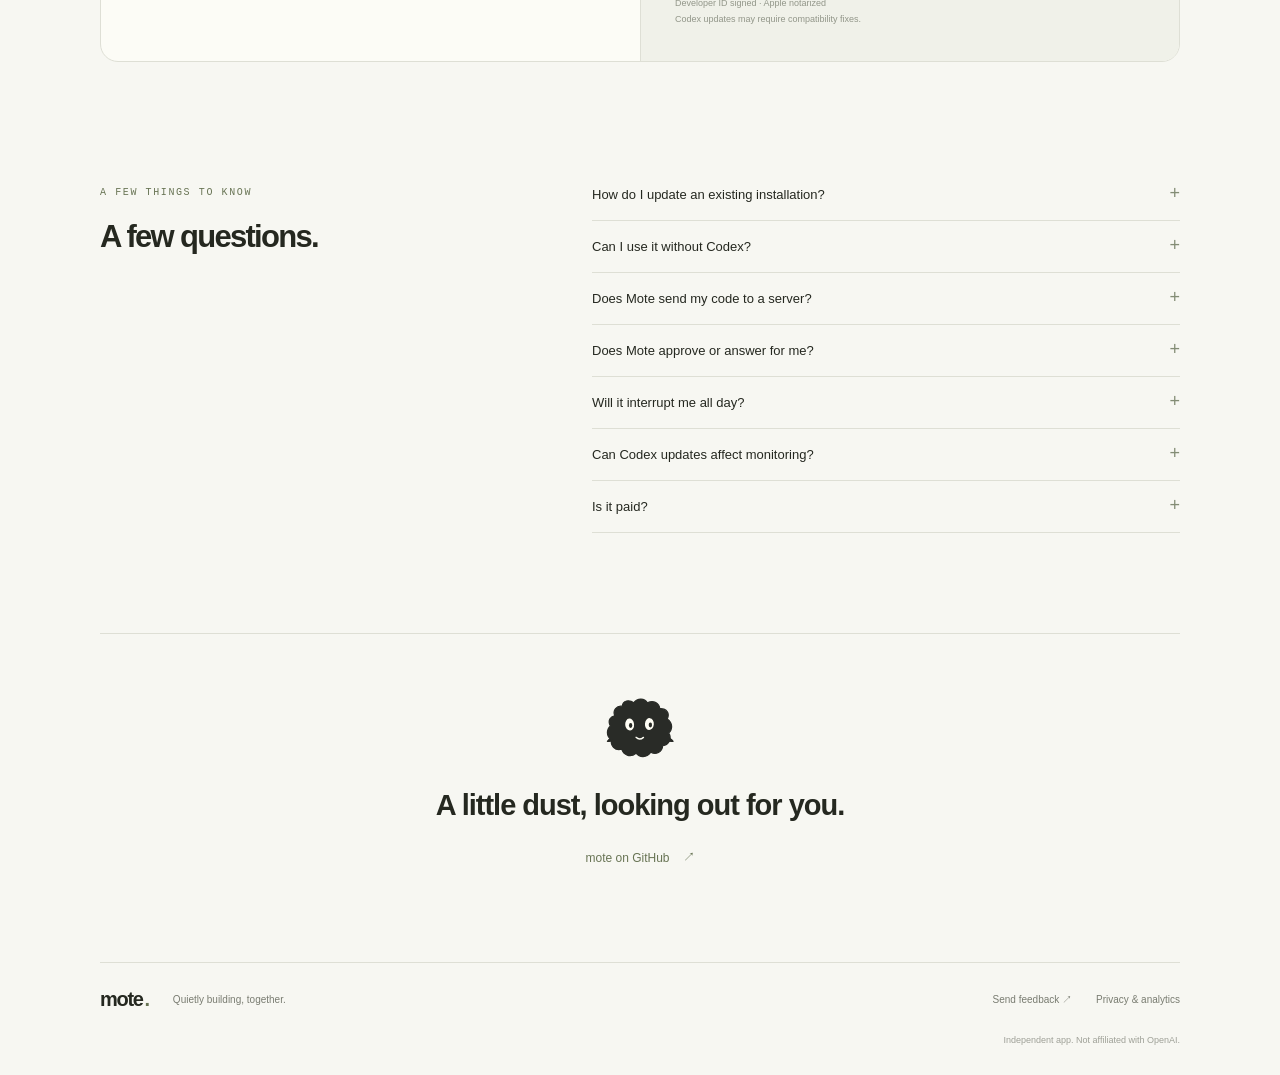
==== commit 42b26f37: "Enable website download for notarized Mote 0.4.6" ====
--- a/website/index.html
+++ b/website/index.html
@@ -23,7 +23,7 @@
 <div class="eyebrow"><span class="live-dot"></span> A LITTLE COMPANION FOR CODEX</div>
 <h1>Codex가 기다릴 때,<br>모트가 알려줘요<span class="period">.</span></h1>
 <p class="hero-copy">작업 완료부터 승인·입력 대기까지.<br>메뉴바의 작은 먼지가 필요한 순간에 불러줄게요.<br>그동안 당신은 하던 일을 이어가세요.</p>
-<div class="hero-actions"><a class="button dark" href="https://github.com/shinhanseo/mote/releases/download/v0.4.5/Mote-0.4.5.dmg">Mac용 다운로드 <span aria-hidden="true">↓</span></a><a class="text-link" href="#demo">어떻게 알려주나요 <span aria-hidden="true">↓</span></a></div>
+<div class="hero-actions"><a class="button dark" href="https://github.com/shinhanseo/mote/releases/download/v0.4.6/Mote-0.4.6.dmg">Mac용 다운로드 <span aria-hidden="true">↓</span></a><a class="text-link" href="#demo">어떻게 알려주나요 <span aria-hidden="true">↓</span></a></div>
 <p class="hero-note">macOS 14+ · Apple Silicon / Intel · Codex Desktop 전용</p><div class="hero-trust"><span>무료 · 오픈소스</span><span>계정·API 키 없이</span><span>서명·공증 완료</span></div>
 <div class="hero-art" aria-hidden="true"><div class="hero-whisper"><span class="whisper-dot"></span><div><b>Codex가 답변을 기다려요</b><small>누르면 기다리는 대화로. ↗</small></div></div><div class="fairy hero-fairy"><span class="eye left"></span><span class="eye right"></span><span class="mouth"></span><span class="arm left"></span><span class="arm right"></span></div><span class="art-note">조금 느슨하게, 든든하게.</span><span class="ground"></span></div>
 </section>
@@ -51,7 +51,7 @@
 </section>
 <section class="extras wrap"><span class="overline">A LITTLE LESS CHECKING</span><h2>작은 기능들이,<br>확인하는 시간을 줄여줘요.</h2><div class="extras-grid"><article><span aria-hidden="true">⏰</span><h3>놓친 질문을 한 번 더</h3><p>승인·질문이 남아 있으면 3·5·10분 뒤 한 번 더. 지금 바쁘다면 토스트에서 10분 뒤로 미룰 수 있어요.</p></article><article><span aria-hidden="true">↗</span><h3>키보드로 바로 돌아가기</h3><p>⌃⌥Space로 가장 오래 기다린 대화를 열어요. 단축키는 설정에서 변경하거나 끌 수 있어요.</p></article><article><span aria-hidden="true">◔</span><h3>사용량은 필요할 때만</h3><p>접힌 사용량을 열면 5시간·주간 잔여량과 초기화 예정 시각을 확인해요. 20%·5% 임계 알림과 카운트다운도 지원해요.</p></article><article><span aria-hidden="true">◌</span><h3>자리 비운 사이도 챙기기</h3><p>잠금·화면 꺼짐·5분 이상 입력 없음 동안 알림을 모아두고, 돌아오면 아직 처리하지 않은 작업만 요약해요.</p></article><article><span aria-hidden="true">◇</span><h3>공유 화면에서는 조용하게</h3><p>개인정보 모드를 켜면 팝오버와 알림에서 대화 제목·프로젝트·요청 상세를 숨겨요.</p></article><article><span aria-hidden="true">⌁</span><h3>멈춘 건지, 연결이 끊긴 건지</h3><p>마지막 활동과 오래 변화 없는 상태를 표시해요. 네트워크 경로가 끊기면 별도로 알려주며, 작업 실패로 단정하지 않아요.</p></article></div><p class="extras-note">사용량은 최근 로컬 기록 기준이며 실제 잔여량과 다를 수 있어요. 초기화 알림은 예정 시각 안내입니다. 스누즈·감지는 Mote 실행 중 작동하며 macOS 집중 모드 연동과는 별개예요.</p></section>
 <section class="local-section"><div class="wrap local-inner"><div><span class="overline">SMALL APP. CLOSE TO HOME.</span><h2>당신의 작업은,<br>당신의 Mac에.</h2></div><div class="local-copy"><p>무엇을 읽고, 어디로 연결하는지.<br>설치하기 전에 알아두세요.</p><a class="text-link" href="https://github.com/shinhanseo/mote" target="_blank" rel="noopener">GitHub에서 소스 확인하기 ↗</a><small>Codex 자체의 AI 서비스 이용과 네트워크 연결은 별개예요.</small></div></div><div class="wrap trust-grid"><article><span aria-hidden="true">⌁</span><h3>Mac 안에서 감지해요</h3><p>로컬 작업 기록과 대화 상태를 읽어요. 코드와 대화를 Mote 서버로 보내지 않아요.</p></article><article><span aria-hidden="true">↗</span><h3>결정은 직접 해요</h3><p>모트는 필요한 대화를 열어줘요. 승인과 답변은 Codex에서 직접 진행하세요.</p></article><article><span aria-hidden="true">↓</span><h3>업데이트 연결은 따로</h3><p>업데이트 확인·설치는 GitHub 릴리스와 이 홈페이지의 서명된 업데이트 목록을 이용해요.</p></article></div></section>
-<section id="start" class="start wrap"><span class="overline">EARLY DAYS, LITTLE DUST.</span><h2>작은 동료를<br>당신의 메뉴바에.</h2><p>모트를 내려받고 응용 프로그램 폴더로 옮겨주세요.<br>Codex를 켜면 작은 동료가 작업을 챙기기 시작해요.</p><div class="start-options"><div><span class="release-badge">MAC APP · 0.4.5</span><h3>Mac에서 바로 시작하기</h3><p>DMG를 열고 Mote를 응용 프로그램 폴더로 옮겨주세요.<br>Codex Desktop이 설치되어 있어야 해요.</p><a class="button dark" href="https://github.com/shinhanseo/mote/releases/download/v0.4.5/Mote-0.4.5.dmg">Mac용 다운로드 <span aria-hidden="true">↓</span></a><small>macOS 14+ · Apple Silicon / Intel</small></div><div class="release-note"><span class="release-icon" aria-hidden="true">↧</span><h3>처음 한 번만 준비해 주세요.</h3><ol class="install-steps"><li>DMG를 열고 Mote를 응용 프로그램으로 옮겨요.</li><li>모트를 실행하고 알림을 허용해 주세요.</li><li>Codex Desktop에서 평소처럼 작업하세요.</li></ol><p class="update-detail">다음부터는 앱의 ‘업데이트 확인 및 설치’에서.<br>다운로드부터 설치·재실행까지 이어져요.</p><a class="text-link" href="https://github.com/shinhanseo/mote/releases" target="_blank" rel="noopener">변경 내용과 소스 보기 ↗</a><small>Developer ID 서명 · Apple 공증 완료<br>Codex 업데이트에 따라 감지 기능의 대응이 필요할 수 있어요.</small></div></div></section>
+<section id="start" class="start wrap"><span class="overline">EARLY DAYS, LITTLE DUST.</span><h2>작은 동료를<br>당신의 메뉴바에.</h2><p>모트를 내려받고 응용 프로그램 폴더로 옮겨주세요.<br>Codex를 켜면 작은 동료가 작업을 챙기기 시작해요.</p><div class="start-options"><div><span class="release-badge">MAC APP · 0.4.6</span><h3>Mac에서 바로 시작하기</h3><p>DMG를 열고 Mote를 응용 프로그램 폴더로 옮겨주세요.<br>Codex Desktop이 설치되어 있어야 해요.</p><a class="button dark" href="https://github.com/shinhanseo/mote/releases/download/v0.4.6/Mote-0.4.6.dmg">Mac용 다운로드 <span aria-hidden="true">↓</span></a><small>macOS 14+ · Apple Silicon / Intel</small></div><div class="release-note"><span class="release-icon" aria-hidden="true">↧</span><h3>처음 한 번만 준비해 주세요.</h3><ol class="install-steps"><li>DMG를 열고 Mote를 응용 프로그램으로 옮겨요.</li><li>모트를 실행하고 알림을 허용해 주세요.</li><li>Codex Desktop에서 평소처럼 작업하세요.</li></ol><p class="update-detail">다음부터는 앱의 ‘업데이트 확인 및 설치’에서.<br>다운로드부터 설치·재실행까지 이어져요.</p><a class="text-link" href="https://github.com/shinhanseo/mote/releases" target="_blank" rel="noopener">변경 내용과 소스 보기 ↗</a><small>Developer ID 서명 · Apple 공증 완료<br>Codex 업데이트에 따라 감지 기능의 대응이 필요할 수 있어요.</small></div></div></section>
 <section id="questions" class="faq wrap"><div><span class="overline">A FEW THINGS TO KNOW</span><h2>궁금한 점.</h2></div><div class="faq-list"><details><summary>기존 앱은 어떻게 업데이트하나요?</summary><p>Mote를 종료하고 새 DMG의 앱을 응용 프로그램 폴더로 옮겨 기존 앱을 대치하세요. 설정은 유지됩니다. 0.4.0부터 설정의 업데이트 확인 및 설치를 누르면 서명된 새 버전을 내려받아 설치하고 재실행해요. 0.3.1 이하 사용자는 이번 한 번 홈페이지에서 교체해 주세요. 이후에는 앱 안에서 설치할 수 있어요.</p></details><details><summary>Codex 없이도 쓸 수 있나요?</summary><p>모트는 Codex Desktop의 작업을 살펴보는 보조 앱이에요. 설치된 Codex Desktop과 로컬 작업 기록이 필요합니다. 다른 AI 도구와 아이폰 연동은 현재 제공하지 않아요.</p></details><details><summary>제 코드를 외부 서버로 보내나요?</summary><p>모트의 작업 감지는 Mac 안에서 이뤄져요. 대화나 코드를 모트의 서버로 보내지 않습니다. 다만 Codex 자체의 AI 서비스 이용과, 직접 누르는 GitHub 업데이트 확인은 별개예요.</p></details><details><summary>자동으로 승인하거나 답변을 보내나요?</summary><p>아니요. 모트는 상태를 알려주고 해당 대화로 이동시켜 줍니다. 실제 승인과 답변은 Codex에서 직접 해요.</p></details><details><summary>계속 켜두면 시끄럽지 않나요?</summary><p>승인·질문·완료·오류 알림과 소리를 따로 설정할 수 있어요. 30분 동안 알림을 쉬거나, 답변을 나중에 보기로 남겨둘 수도 있습니다. macOS의 동작 줄이기 설정도 따릅니다.</p></details><details><summary>업데이트 후 감지가 달라질 수도 있나요?</summary><p>네. 현재 Codex Desktop의 로컬 데이터와 비공개 실시간 연결 방식에 의존합니다. Codex 업데이트에 따라 대응이 필요할 수 있으며, 지원하지 않는 연결 형식은 앱의 진단 화면에 표시해요.</p></details><details><summary>유료인가요?</summary><p>현재 무료로 내려받을 수 있으며 소스도 공개되어 있어요. 유료 상품이나 결제는 아직 제공하지 않으며, 향후 가격 정책도 정하지 않았어요.</p></details></div></section>
 <section class="outro wrap"><div class="fairy outro-fairy" aria-hidden="true"><span class="eye left"></span><span class="eye right"></span><span class="mouth"></span></div><h2>작은 먼지가 챙겨둘게요.</h2><a class="text-link" href="https://github.com/shinhanseo/mote" target="_blank" rel="noopener">mote on GitHub <span aria-hidden="true">↗</span></a></section>
 </main><footer class="footer wrap"><a class="brand" href="#">mote<span>.</span></a><span>조용히, 같이 만드는 중.</span><a href="https://github.com/shinhanseo/mote/issues" target="_blank" rel="noopener">피드백 보내기 ↗</a><a href="analytics.html">개인정보·방문 통계 설정</a><small>Independent app. Not affiliated with OpenAI.</small></footer>
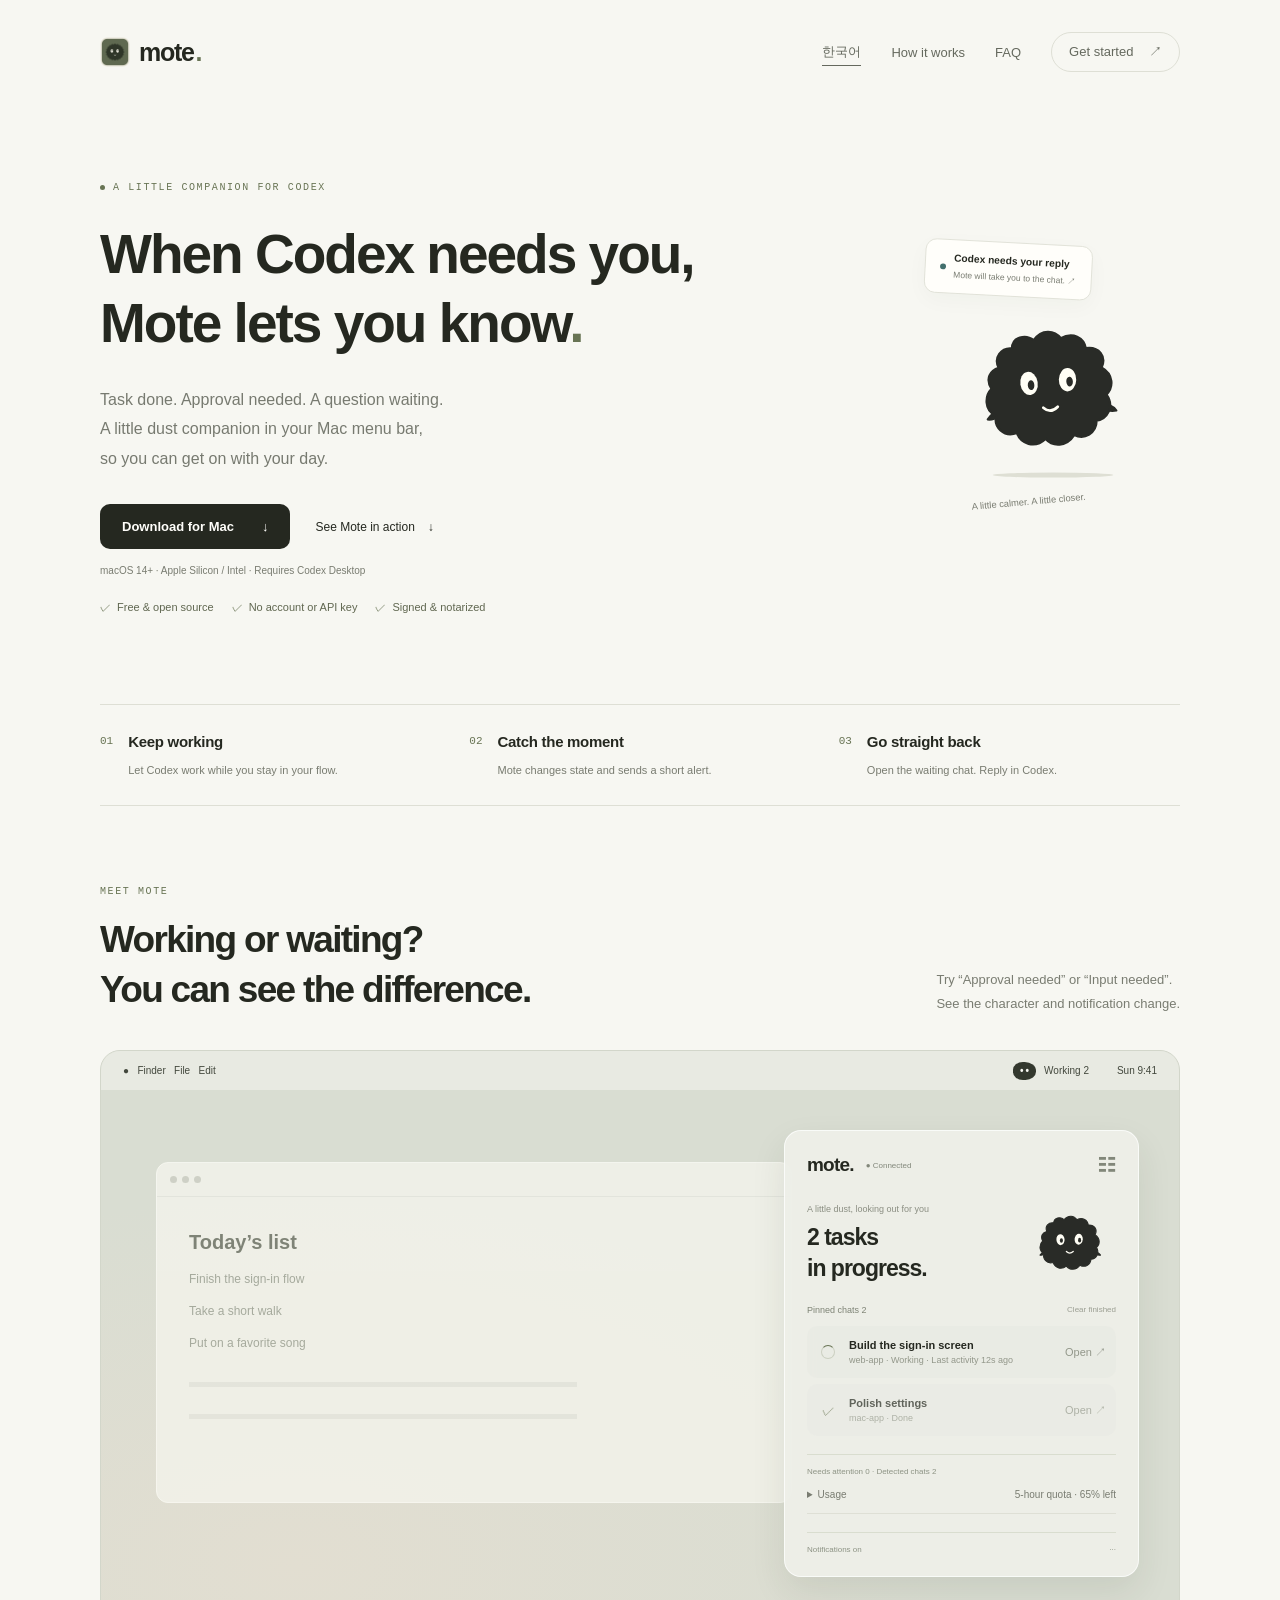
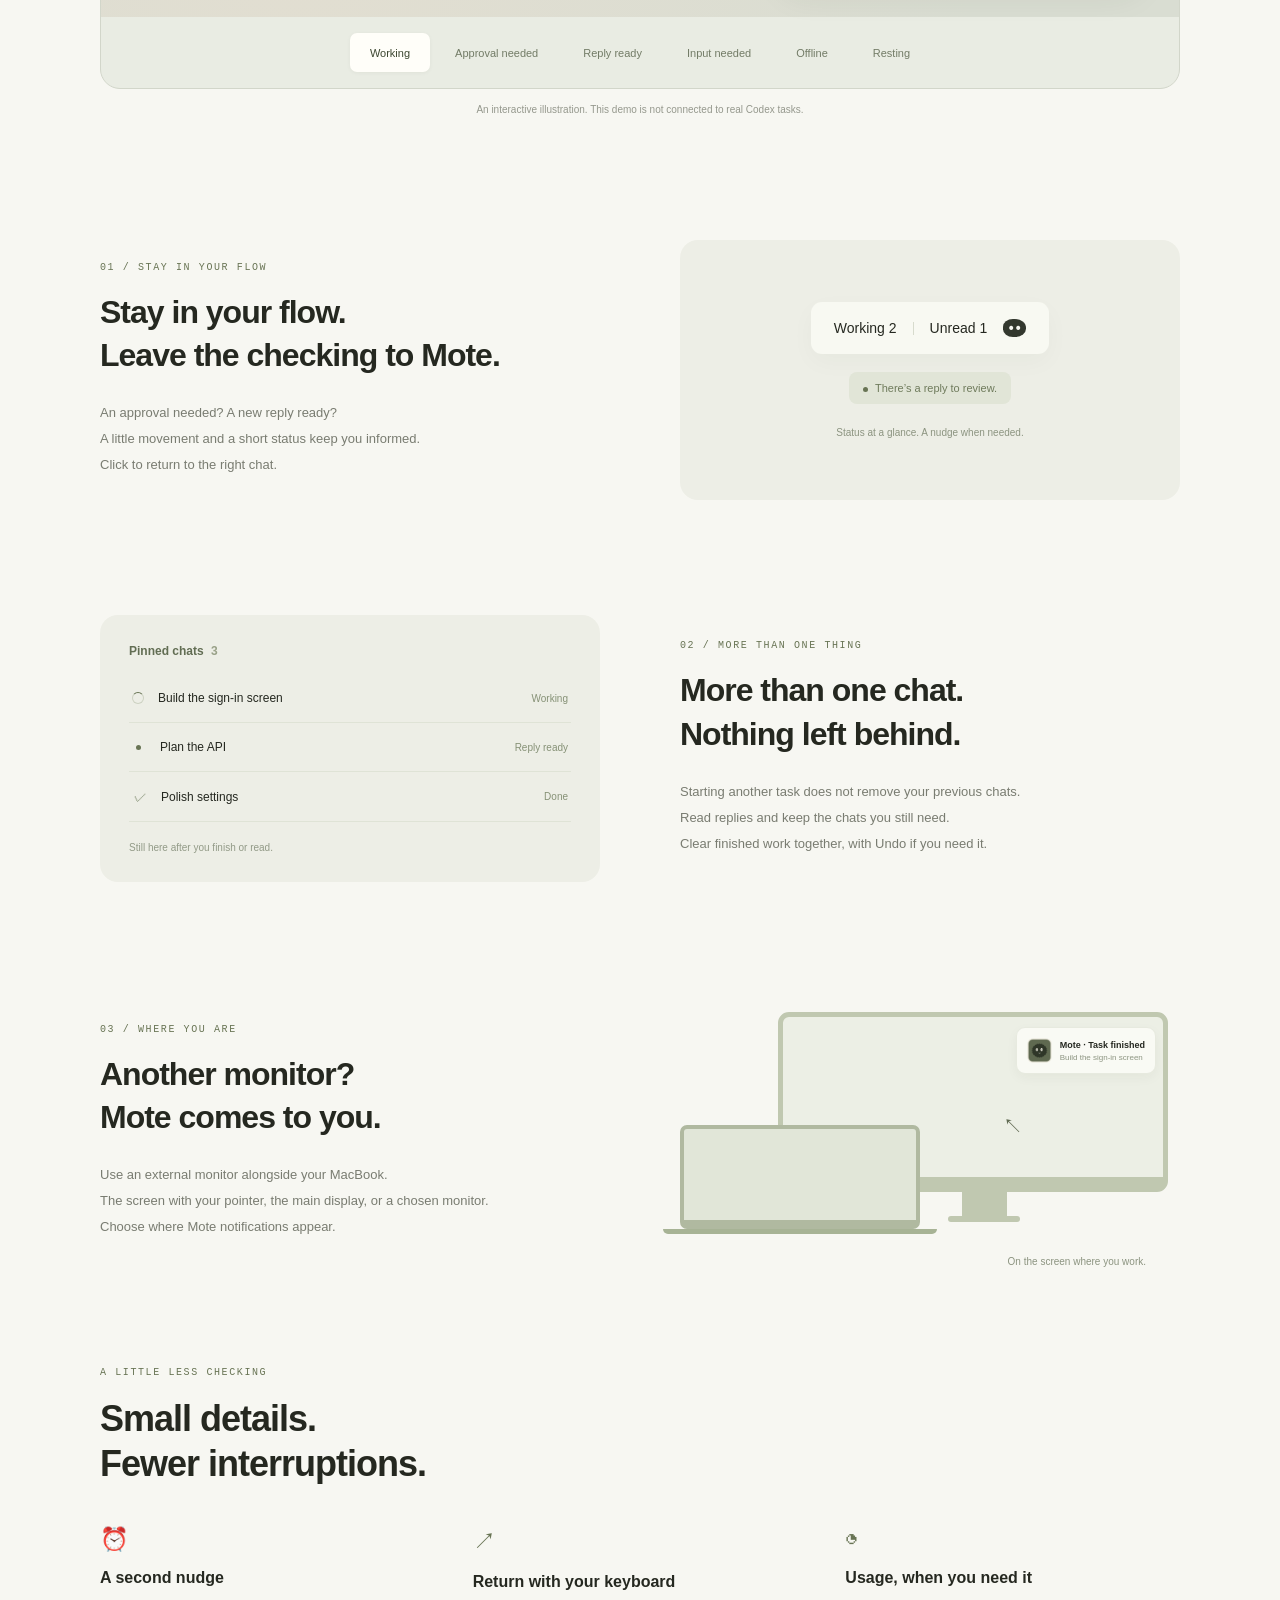
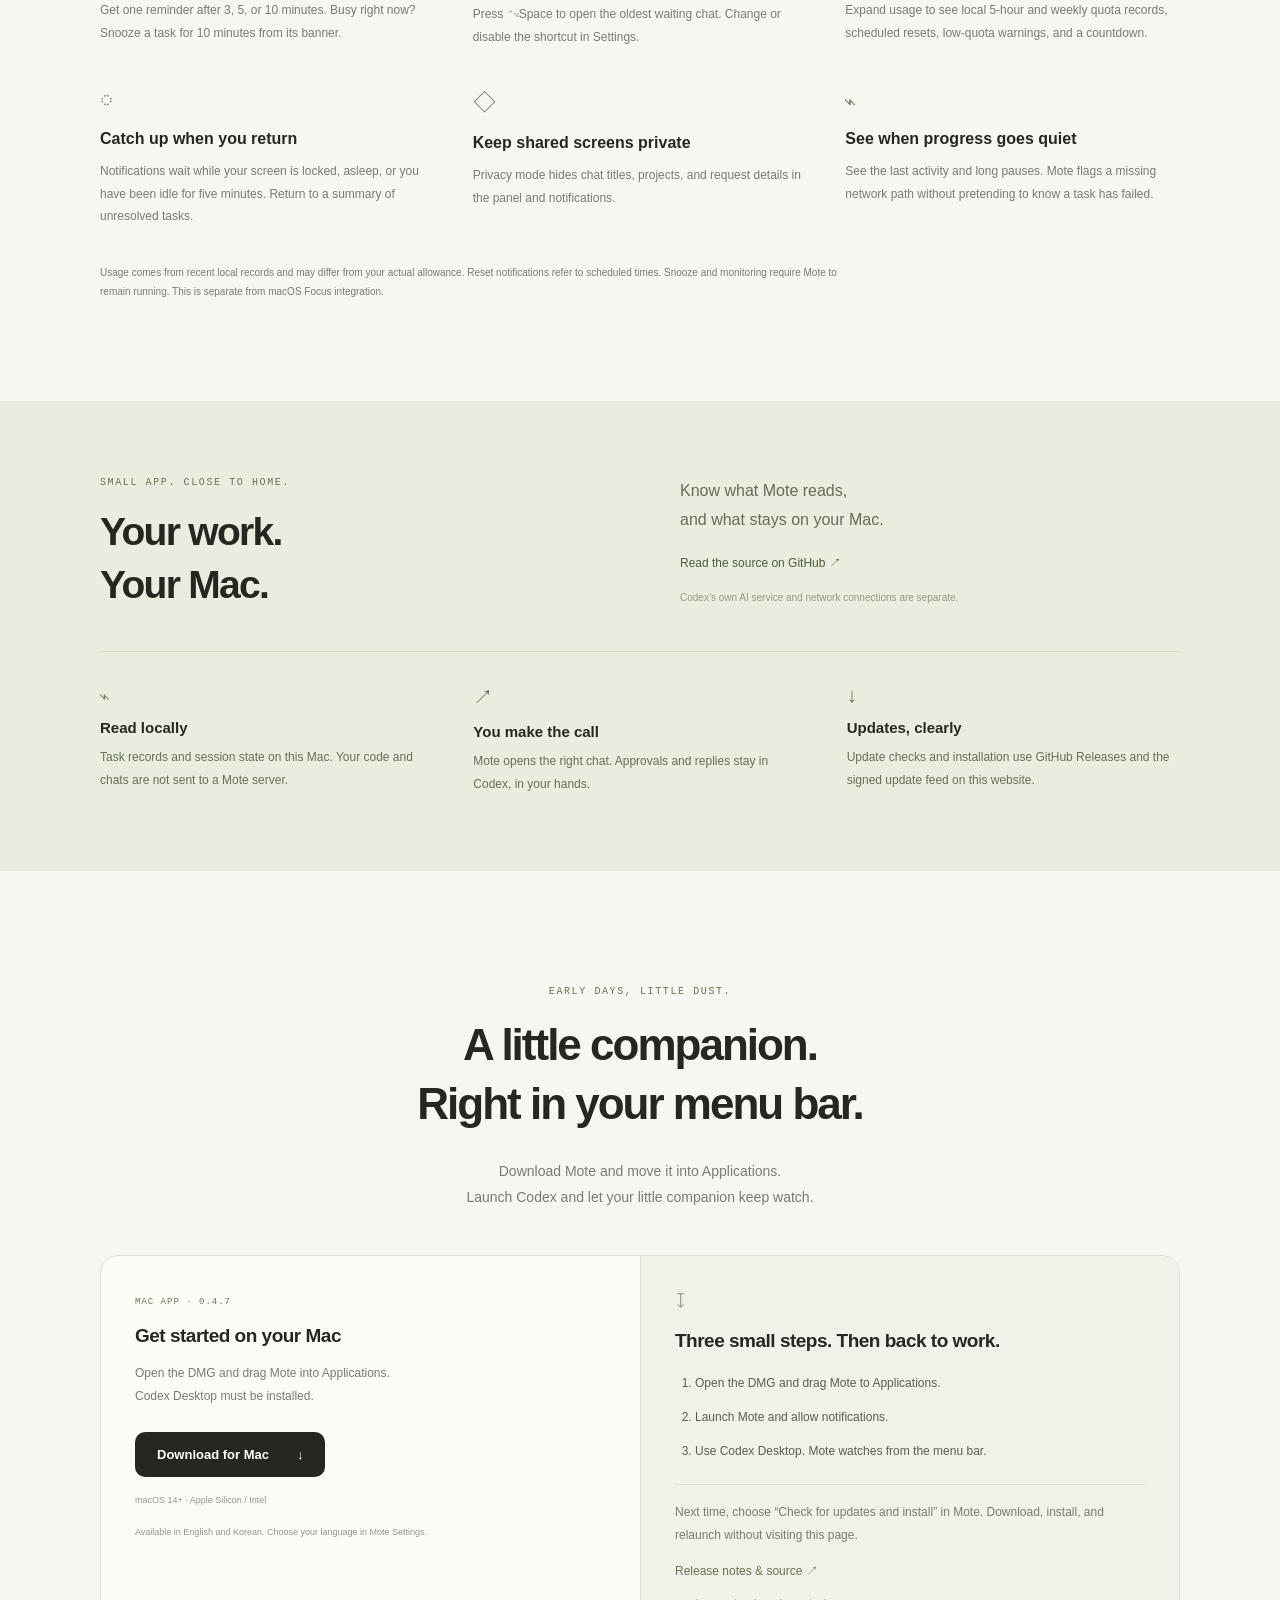
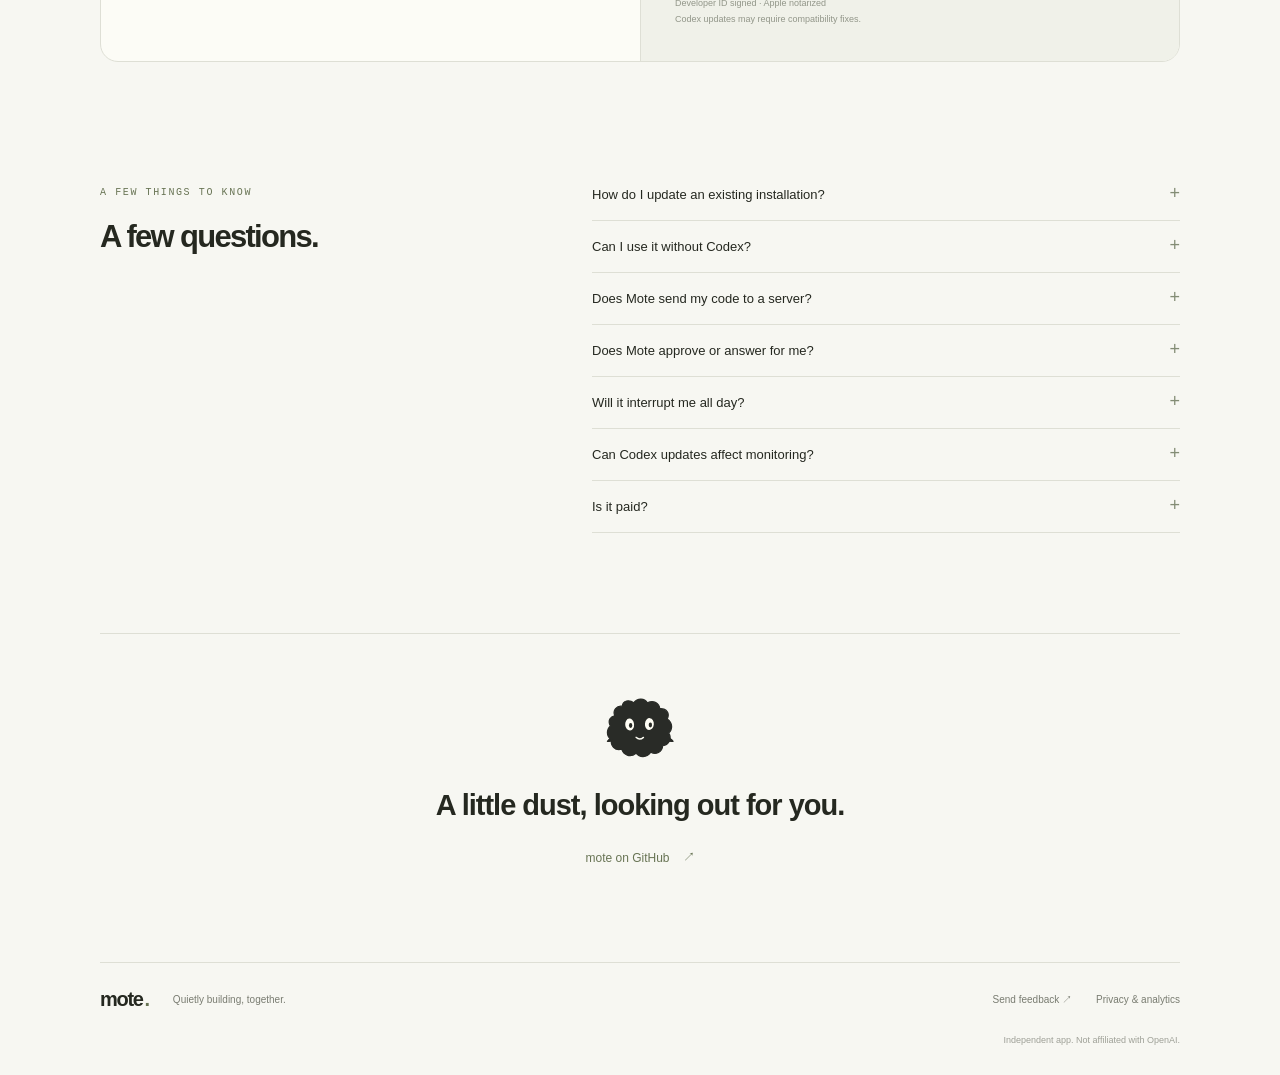
==== commit 55620e4b: "Enable website download for notarized Mote 0.4.7" ====
--- a/website/index.html
+++ b/website/index.html
@@ -23,7 +23,7 @@
 <div class="eyebrow"><span class="live-dot"></span> A LITTLE COMPANION FOR CODEX</div>
 <h1>Codex가 기다릴 때,<br>모트가 알려줘요<span class="period">.</span></h1>
 <p class="hero-copy">작업 완료부터 승인·입력 대기까지.<br>메뉴바의 작은 먼지가 필요한 순간에 불러줄게요.<br>그동안 당신은 하던 일을 이어가세요.</p>
-<div class="hero-actions"><a class="button dark" href="https://github.com/shinhanseo/mote/releases/download/v0.4.6/Mote-0.4.6.dmg">Mac용 다운로드 <span aria-hidden="true">↓</span></a><a class="text-link" href="#demo">어떻게 알려주나요 <span aria-hidden="true">↓</span></a></div>
+<div class="hero-actions"><a class="button dark" href="https://github.com/shinhanseo/mote/releases/download/v0.4.7/Mote-0.4.7.dmg">Mac용 다운로드 <span aria-hidden="true">↓</span></a><a class="text-link" href="#demo">어떻게 알려주나요 <span aria-hidden="true">↓</span></a></div>
 <p class="hero-note">macOS 14+ · Apple Silicon / Intel · Codex Desktop 전용</p><div class="hero-trust"><span>무료 · 오픈소스</span><span>계정·API 키 없이</span><span>서명·공증 완료</span></div>
 <div class="hero-art" aria-hidden="true"><div class="hero-whisper"><span class="whisper-dot"></span><div><b>Codex가 답변을 기다려요</b><small>누르면 기다리는 대화로. ↗</small></div></div><div class="fairy hero-fairy"><span class="eye left"></span><span class="eye right"></span><span class="mouth"></span><span class="arm left"></span><span class="arm right"></span></div><span class="art-note">조금 느슨하게, 든든하게.</span><span class="ground"></span></div>
 </section>
@@ -51,7 +51,7 @@
 </section>
 <section class="extras wrap"><span class="overline">A LITTLE LESS CHECKING</span><h2>작은 기능들이,<br>확인하는 시간을 줄여줘요.</h2><div class="extras-grid"><article><span aria-hidden="true">⏰</span><h3>놓친 질문을 한 번 더</h3><p>승인·질문이 남아 있으면 3·5·10분 뒤 한 번 더. 지금 바쁘다면 토스트에서 10분 뒤로 미룰 수 있어요.</p></article><article><span aria-hidden="true">↗</span><h3>키보드로 바로 돌아가기</h3><p>⌃⌥Space로 가장 오래 기다린 대화를 열어요. 단축키는 설정에서 변경하거나 끌 수 있어요.</p></article><article><span aria-hidden="true">◔</span><h3>사용량은 필요할 때만</h3><p>접힌 사용량을 열면 5시간·주간 잔여량과 초기화 예정 시각을 확인해요. 20%·5% 임계 알림과 카운트다운도 지원해요.</p></article><article><span aria-hidden="true">◌</span><h3>자리 비운 사이도 챙기기</h3><p>잠금·화면 꺼짐·5분 이상 입력 없음 동안 알림을 모아두고, 돌아오면 아직 처리하지 않은 작업만 요약해요.</p></article><article><span aria-hidden="true">◇</span><h3>공유 화면에서는 조용하게</h3><p>개인정보 모드를 켜면 팝오버와 알림에서 대화 제목·프로젝트·요청 상세를 숨겨요.</p></article><article><span aria-hidden="true">⌁</span><h3>멈춘 건지, 연결이 끊긴 건지</h3><p>마지막 활동과 오래 변화 없는 상태를 표시해요. 네트워크 경로가 끊기면 별도로 알려주며, 작업 실패로 단정하지 않아요.</p></article></div><p class="extras-note">사용량은 최근 로컬 기록 기준이며 실제 잔여량과 다를 수 있어요. 초기화 알림은 예정 시각 안내입니다. 스누즈·감지는 Mote 실행 중 작동하며 macOS 집중 모드 연동과는 별개예요.</p></section>
 <section class="local-section"><div class="wrap local-inner"><div><span class="overline">SMALL APP. CLOSE TO HOME.</span><h2>당신의 작업은,<br>당신의 Mac에.</h2></div><div class="local-copy"><p>무엇을 읽고, 어디로 연결하는지.<br>설치하기 전에 알아두세요.</p><a class="text-link" href="https://github.com/shinhanseo/mote" target="_blank" rel="noopener">GitHub에서 소스 확인하기 ↗</a><small>Codex 자체의 AI 서비스 이용과 네트워크 연결은 별개예요.</small></div></div><div class="wrap trust-grid"><article><span aria-hidden="true">⌁</span><h3>Mac 안에서 감지해요</h3><p>로컬 작업 기록과 대화 상태를 읽어요. 코드와 대화를 Mote 서버로 보내지 않아요.</p></article><article><span aria-hidden="true">↗</span><h3>결정은 직접 해요</h3><p>모트는 필요한 대화를 열어줘요. 승인과 답변은 Codex에서 직접 진행하세요.</p></article><article><span aria-hidden="true">↓</span><h3>업데이트 연결은 따로</h3><p>업데이트 확인·설치는 GitHub 릴리스와 이 홈페이지의 서명된 업데이트 목록을 이용해요.</p></article></div></section>
-<section id="start" class="start wrap"><span class="overline">EARLY DAYS, LITTLE DUST.</span><h2>작은 동료를<br>당신의 메뉴바에.</h2><p>모트를 내려받고 응용 프로그램 폴더로 옮겨주세요.<br>Codex를 켜면 작은 동료가 작업을 챙기기 시작해요.</p><div class="start-options"><div><span class="release-badge">MAC APP · 0.4.6</span><h3>Mac에서 바로 시작하기</h3><p>DMG를 열고 Mote를 응용 프로그램 폴더로 옮겨주세요.<br>Codex Desktop이 설치되어 있어야 해요.</p><a class="button dark" href="https://github.com/shinhanseo/mote/releases/download/v0.4.6/Mote-0.4.6.dmg">Mac용 다운로드 <span aria-hidden="true">↓</span></a><small>macOS 14+ · Apple Silicon / Intel</small></div><div class="release-note"><span class="release-icon" aria-hidden="true">↧</span><h3>처음 한 번만 준비해 주세요.</h3><ol class="install-steps"><li>DMG를 열고 Mote를 응용 프로그램으로 옮겨요.</li><li>모트를 실행하고 알림을 허용해 주세요.</li><li>Codex Desktop에서 평소처럼 작업하세요.</li></ol><p class="update-detail">다음부터는 앱의 ‘업데이트 확인 및 설치’에서.<br>다운로드부터 설치·재실행까지 이어져요.</p><a class="text-link" href="https://github.com/shinhanseo/mote/releases" target="_blank" rel="noopener">변경 내용과 소스 보기 ↗</a><small>Developer ID 서명 · Apple 공증 완료<br>Codex 업데이트에 따라 감지 기능의 대응이 필요할 수 있어요.</small></div></div></section>
+<section id="start" class="start wrap"><span class="overline">EARLY DAYS, LITTLE DUST.</span><h2>작은 동료를<br>당신의 메뉴바에.</h2><p>모트를 내려받고 응용 프로그램 폴더로 옮겨주세요.<br>Codex를 켜면 작은 동료가 작업을 챙기기 시작해요.</p><div class="start-options"><div><span class="release-badge">MAC APP · 0.4.7</span><h3>Mac에서 바로 시작하기</h3><p>DMG를 열고 Mote를 응용 프로그램 폴더로 옮겨주세요.<br>Codex Desktop이 설치되어 있어야 해요.</p><a class="button dark" href="https://github.com/shinhanseo/mote/releases/download/v0.4.7/Mote-0.4.7.dmg">Mac용 다운로드 <span aria-hidden="true">↓</span></a><small>macOS 14+ · Apple Silicon / Intel</small></div><div class="release-note"><span class="release-icon" aria-hidden="true">↧</span><h3>처음 한 번만 준비해 주세요.</h3><ol class="install-steps"><li>DMG를 열고 Mote를 응용 프로그램으로 옮겨요.</li><li>모트를 실행하고 알림을 허용해 주세요.</li><li>Codex Desktop에서 평소처럼 작업하세요.</li></ol><p class="update-detail">다음부터는 앱의 ‘업데이트 확인 및 설치’에서.<br>다운로드부터 설치·재실행까지 이어져요.</p><a class="text-link" href="https://github.com/shinhanseo/mote/releases" target="_blank" rel="noopener">변경 내용과 소스 보기 ↗</a><small>Developer ID 서명 · Apple 공증 완료<br>Codex 업데이트에 따라 감지 기능의 대응이 필요할 수 있어요.</small></div></div></section>
 <section id="questions" class="faq wrap"><div><span class="overline">A FEW THINGS TO KNOW</span><h2>궁금한 점.</h2></div><div class="faq-list"><details><summary>기존 앱은 어떻게 업데이트하나요?</summary><p>Mote를 종료하고 새 DMG의 앱을 응용 프로그램 폴더로 옮겨 기존 앱을 대치하세요. 설정은 유지됩니다. 0.4.0부터 설정의 업데이트 확인 및 설치를 누르면 서명된 새 버전을 내려받아 설치하고 재실행해요. 0.3.1 이하 사용자는 이번 한 번 홈페이지에서 교체해 주세요. 이후에는 앱 안에서 설치할 수 있어요.</p></details><details><summary>Codex 없이도 쓸 수 있나요?</summary><p>모트는 Codex Desktop의 작업을 살펴보는 보조 앱이에요. 설치된 Codex Desktop과 로컬 작업 기록이 필요합니다. 다른 AI 도구와 아이폰 연동은 현재 제공하지 않아요.</p></details><details><summary>제 코드를 외부 서버로 보내나요?</summary><p>모트의 작업 감지는 Mac 안에서 이뤄져요. 대화나 코드를 모트의 서버로 보내지 않습니다. 다만 Codex 자체의 AI 서비스 이용과, 직접 누르는 GitHub 업데이트 확인은 별개예요.</p></details><details><summary>자동으로 승인하거나 답변을 보내나요?</summary><p>아니요. 모트는 상태를 알려주고 해당 대화로 이동시켜 줍니다. 실제 승인과 답변은 Codex에서 직접 해요.</p></details><details><summary>계속 켜두면 시끄럽지 않나요?</summary><p>승인·질문·완료·오류 알림과 소리를 따로 설정할 수 있어요. 30분 동안 알림을 쉬거나, 답변을 나중에 보기로 남겨둘 수도 있습니다. macOS의 동작 줄이기 설정도 따릅니다.</p></details><details><summary>업데이트 후 감지가 달라질 수도 있나요?</summary><p>네. 현재 Codex Desktop의 로컬 데이터와 비공개 실시간 연결 방식에 의존합니다. Codex 업데이트에 따라 대응이 필요할 수 있으며, 지원하지 않는 연결 형식은 앱의 진단 화면에 표시해요.</p></details><details><summary>유료인가요?</summary><p>현재 무료로 내려받을 수 있으며 소스도 공개되어 있어요. 유료 상품이나 결제는 아직 제공하지 않으며, 향후 가격 정책도 정하지 않았어요.</p></details></div></section>
 <section class="outro wrap"><div class="fairy outro-fairy" aria-hidden="true"><span class="eye left"></span><span class="eye right"></span><span class="mouth"></span></div><h2>작은 먼지가 챙겨둘게요.</h2><a class="text-link" href="https://github.com/shinhanseo/mote" target="_blank" rel="noopener">mote on GitHub <span aria-hidden="true">↗</span></a></section>
 </main><footer class="footer wrap"><a class="brand" href="#">mote<span>.</span></a><span>조용히, 같이 만드는 중.</span><a href="https://github.com/shinhanseo/mote/issues" target="_blank" rel="noopener">피드백 보내기 ↗</a><a href="analytics.html">개인정보·방문 통계 설정</a><small>Independent app. Not affiliated with OpenAI.</small></footer>
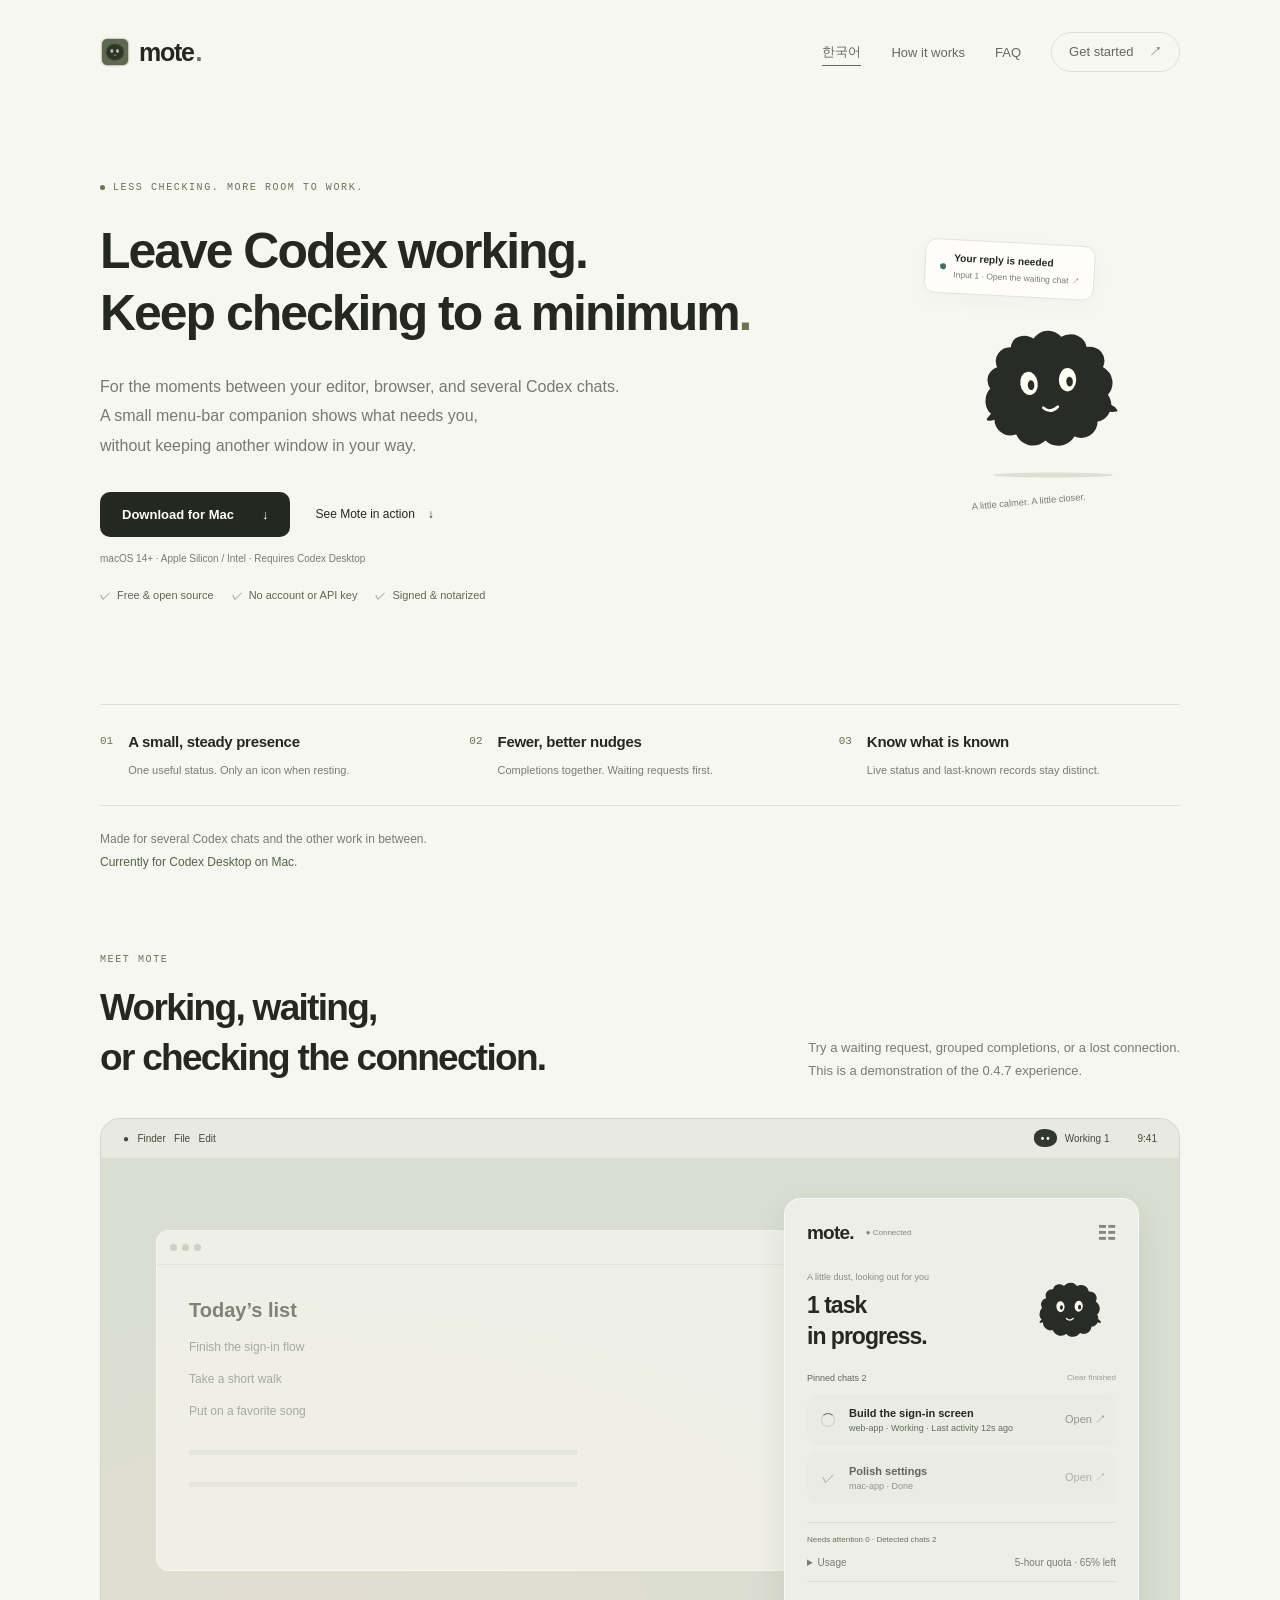
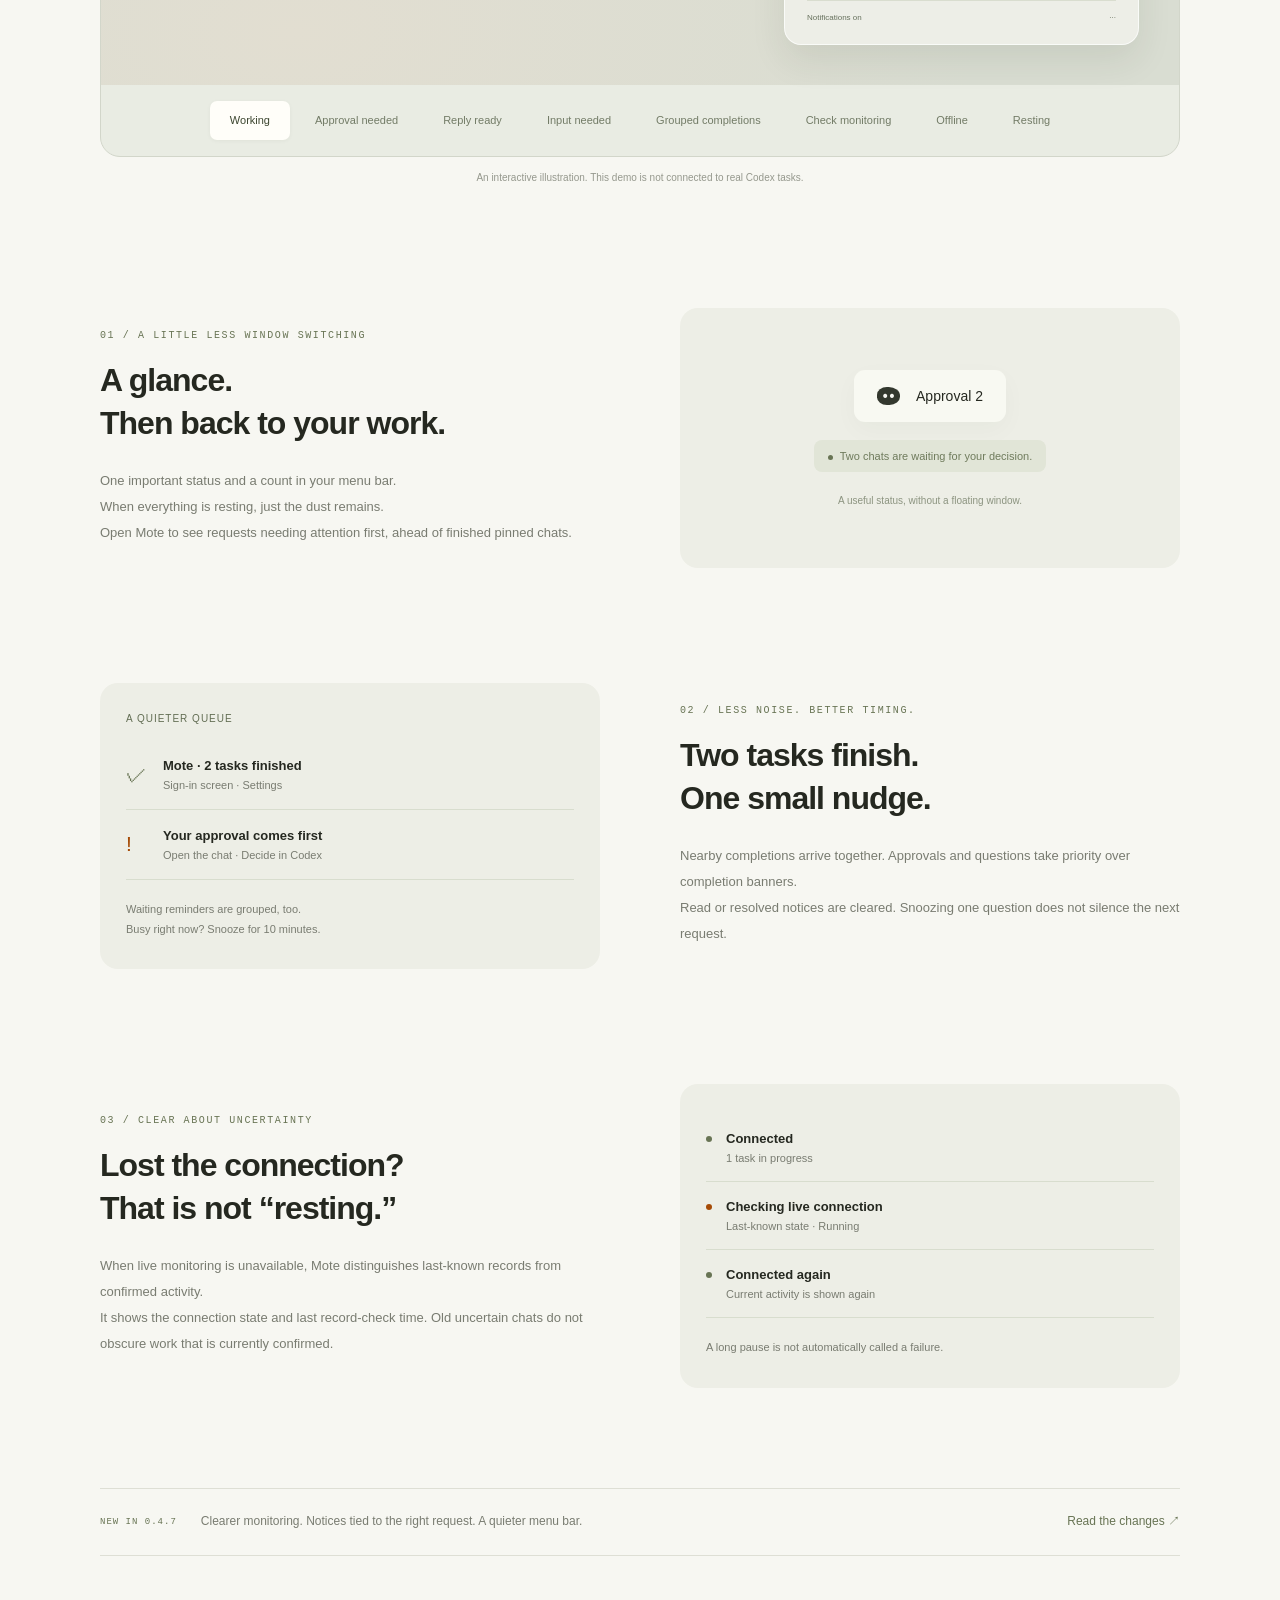
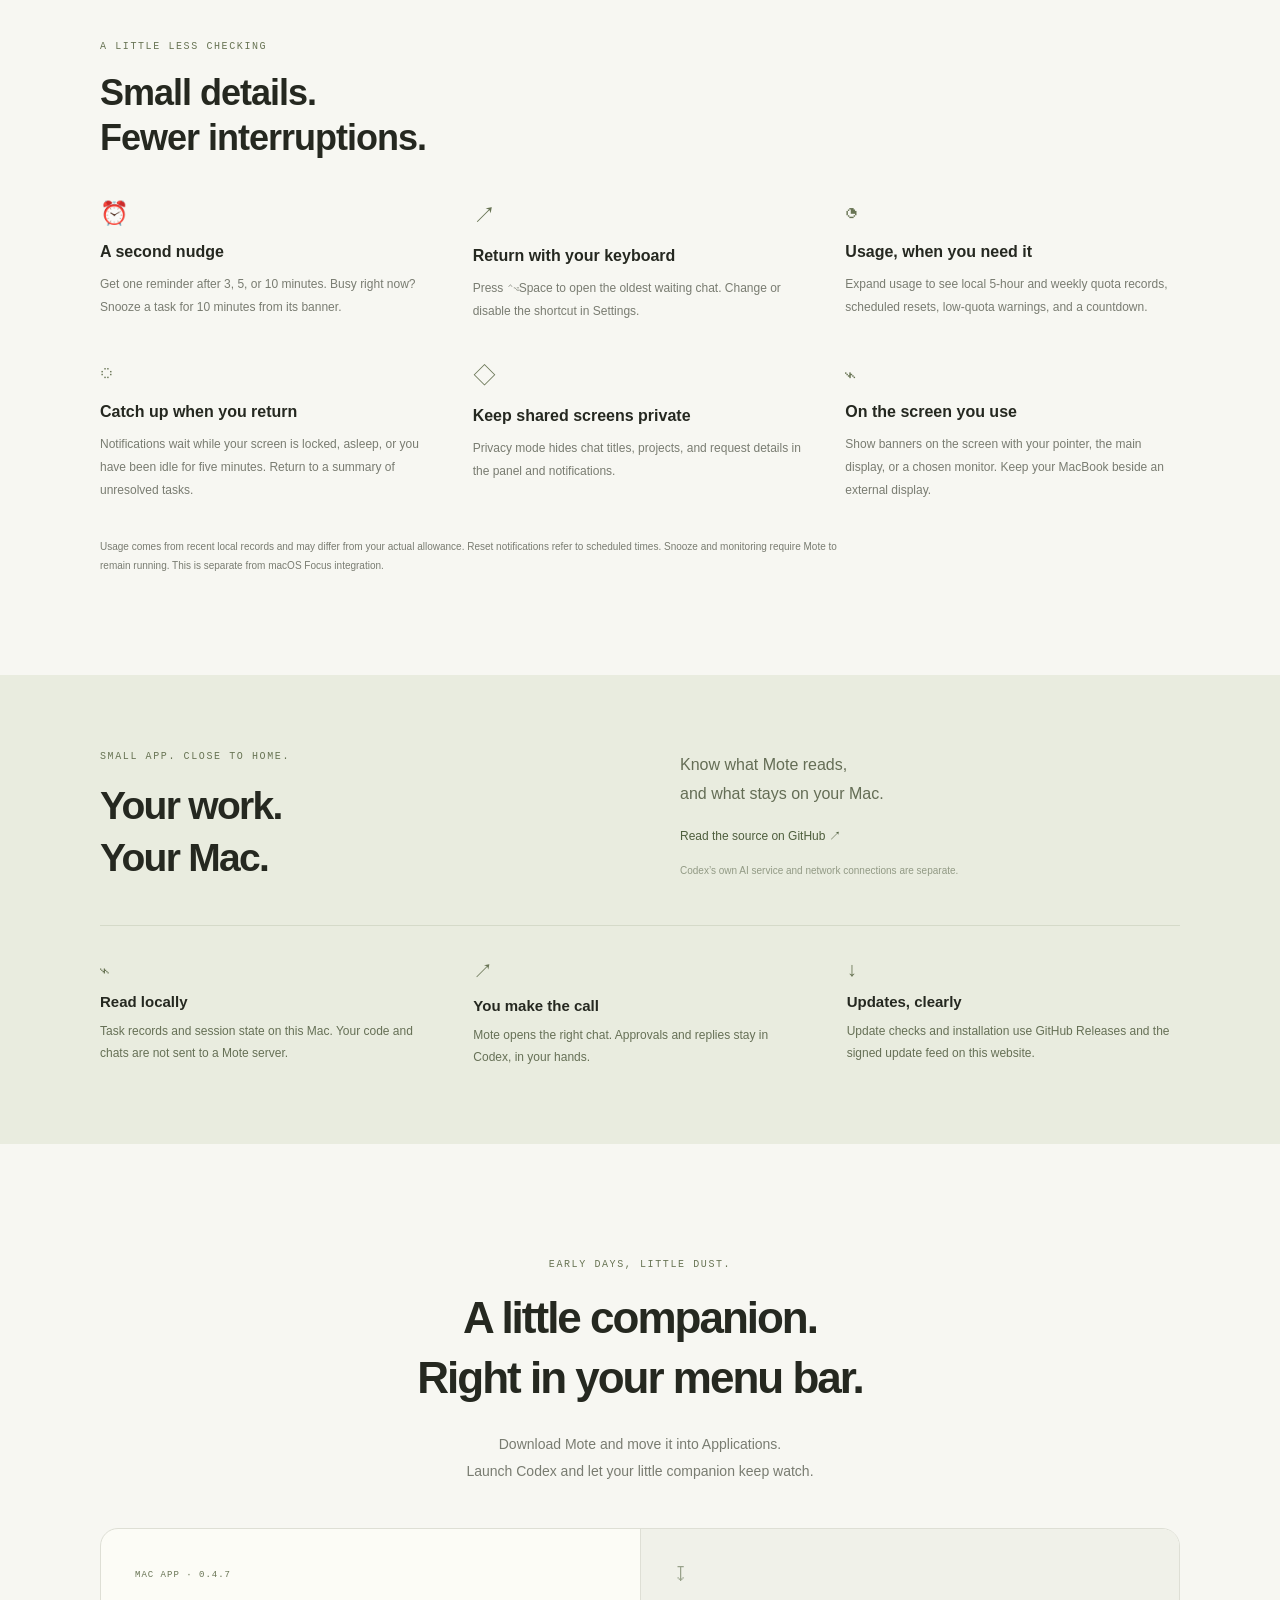
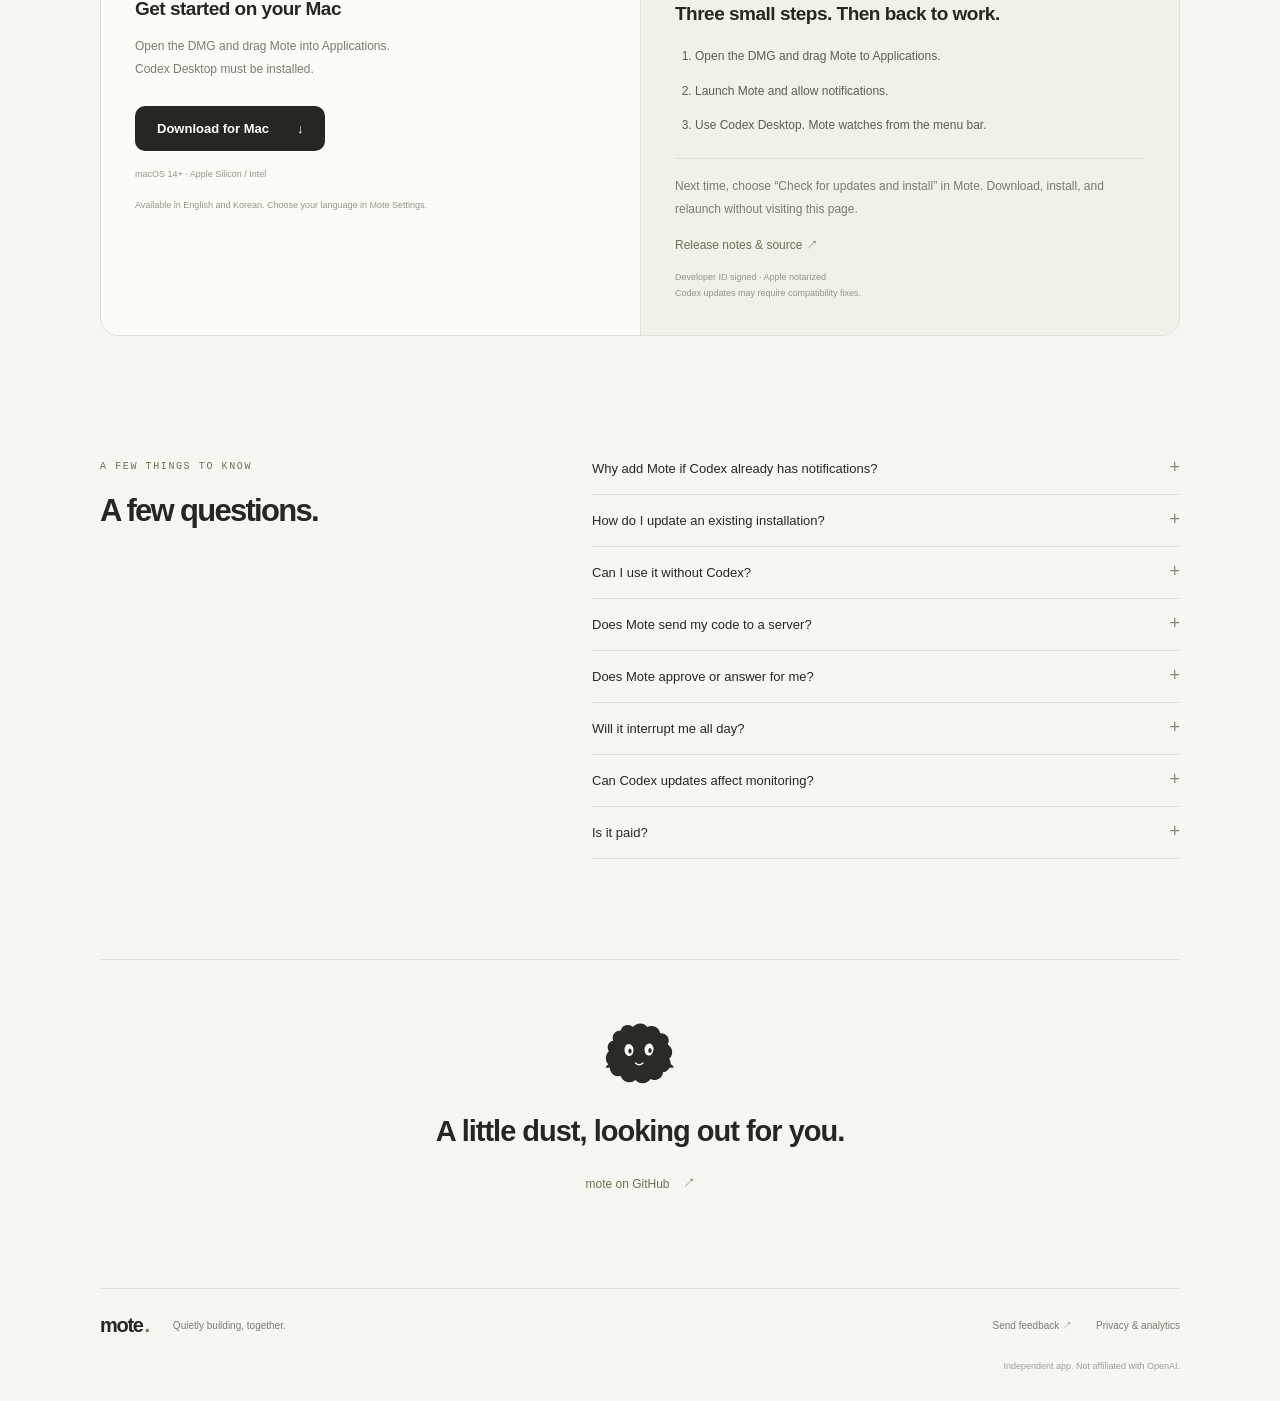
==== commit 196020af: "Refresh website around quiet menu bar and reliable monitoring" ====
--- a/website/index.html
+++ b/website/index.html
@@ -3,56 +3,58 @@
 <head>
 <meta name="google-site-verification" content="votTLmRQbzjSKgXjunuqNsDkhGgTgWcQWk6kqSqsc9E" />
 <meta charset="utf-8"><meta name="viewport" content="width=device-width,initial-scale=1">
-<meta name="description" content="Mote(모트)는 Codex Desktop의 작업 완료, 승인 대기와 입력 필요를 알려주는 macOS 메뉴바 앱입니다. 계정이나 API 키 없이 로컬에서 동작해요.">
+<meta name="description" content="모트는 Codex Desktop의 여러 작업을 메뉴바에서 챙기는 Mac 앱이에요. 확인할 일은 먼저, 완료 알림은 모아서, 감지 상태가 불확실할 땐 구분해서 보여줘요.">
 <link rel="alternate" hreflang="ko" href="https://shinhanseo.github.io/mote/"><link rel="alternate" hreflang="en" href="https://shinhanseo.github.io/mote/en/">
 <link rel="canonical" href="https://shinhanseo.github.io/mote/">
 <meta property="og:url" content="https://shinhanseo.github.io/mote/">
 <meta property="og:image" content="https://shinhanseo.github.io/mote/assets/mote-icon.png">
 <meta name="theme-color" content="#f7f7f2">
-<meta property="og:title" content="Mote(모트) — Codex 작업·승인 알림을 위한 Mac 앱"><meta property="og:description" content="Mote(모트)는 Codex Desktop의 작업 완료, 승인 대기와 입력 필요를 알려주는 macOS 메뉴바 앱입니다. 계정이나 API 키 없이 로컬에서 동작해요."><meta property="og:type" content="website">
-<title>Mote(모트) — Codex 작업·승인 알림을 위한 Mac 앱</title>
-<link rel="icon" type="image/png" href="assets/mote-icon.png"><link rel="stylesheet" href="style-dark-dust.css?v=clear-story-1">
+<meta property="og:title" content="Mote(모트) — Codex 작업은 맡겨두고, 확인할 일만 메뉴바에서"><meta property="og:description" content="모트는 Codex Desktop의 여러 작업을 메뉴바에서 챙기는 Mac 앱이에요. 확인할 일은 먼저, 완료 알림은 모아서, 감지 상태가 불확실할 땐 구분해서 보여줘요."><meta property="og:type" content="website">
+<title>Mote(모트) — Codex 작업은 맡겨두고, 확인할 일만 메뉴바에서</title>
+<link rel="icon" type="image/png" href="assets/mote-icon.png"><link rel="stylesheet" href="style-dark-dust.css?v=quiet-work-047">
 <script src="analytics.js?v=1" defer></script>
-<script src="app.js?v=clear-story-1" defer></script>
+<script src="app.js?v=quiet-work-047" defer></script>
 </head>
 <body>
 <a class="skip-link" href="#main">본문으로 건너뛰기</a>
 <header class="nav wrap"><a class="brand" href="#" aria-label="모트 홈"><img src="assets/mote-icon.png" alt="" width="30" height="30">mote<span>.</span></a><nav aria-label="메인 메뉴"><a class="language-switch" href="en/" data-language="en" lang="en">English</a><a href="#how">어떻게 쓰나요</a><a href="#questions">궁금한 점</a><a class="nav-start" href="#start">시작하기 <span aria-hidden="true">↗</span></a></nav></header>
 <main id="main">
 <section class="hero wrap">
-<div class="eyebrow"><span class="live-dot"></span> A LITTLE COMPANION FOR CODEX</div>
-<h1>Codex가 기다릴 때,<br>모트가 알려줘요<span class="period">.</span></h1>
-<p class="hero-copy">작업 완료부터 승인·입력 대기까지.<br>메뉴바의 작은 먼지가 필요한 순간에 불러줄게요.<br>그동안 당신은 하던 일을 이어가세요.</p>
+<div class="eyebrow"><span class="live-dot"></span> LESS CHECKING. MORE ROOM TO WORK.</div>
+<h1>Codex 작업은 맡겨두고,<br>확인할 일만 메뉴바에서<span class="period">.</span></h1>
+<p class="hero-copy">에디터와 브라우저, 여러 Codex 대화 사이에서.<br>작은 먼지가 지금 확인할 일만 챙겨줘요.<br>창을 자꾸 열어보지 말고, 하던 일을 이어가세요.</p>
 <div class="hero-actions"><a class="button dark" href="https://github.com/shinhanseo/mote/releases/download/v0.4.7/Mote-0.4.7.dmg">Mac용 다운로드 <span aria-hidden="true">↓</span></a><a class="text-link" href="#demo">어떻게 알려주나요 <span aria-hidden="true">↓</span></a></div>
 <p class="hero-note">macOS 14+ · Apple Silicon / Intel · Codex Desktop 전용</p><div class="hero-trust"><span>무료 · 오픈소스</span><span>계정·API 키 없이</span><span>서명·공증 완료</span></div>
-<div class="hero-art" aria-hidden="true"><div class="hero-whisper"><span class="whisper-dot"></span><div><b>Codex가 답변을 기다려요</b><small>누르면 기다리는 대화로. ↗</small></div></div><div class="fairy hero-fairy"><span class="eye left"></span><span class="eye right"></span><span class="mouth"></span><span class="arm left"></span><span class="arm right"></span></div><span class="art-note">조금 느슨하게, 든든하게.</span><span class="ground"></span></div>
+<div class="hero-art" aria-hidden="true"><div class="hero-whisper"><span class="whisper-dot"></span><div><b>지금 확인할 일, 하나</b><small>답변 1 · 기다리는 대화 열기 ↗</small></div></div><div class="fairy hero-fairy"><span class="eye left"></span><span class="eye right"></span><span class="mouth"></span><span class="arm left"></span><span class="arm right"></span></div><span class="art-note">조금 느슨하게, 든든하게.</span><span class="ground"></span></div>
 </section>
-<section class="flow-strip wrap" aria-label="모트 사용 흐름"><article><span>01</span><div><h2>하던 일에 집중하고</h2><p>Codex에 일을 맡기고 다른 일을 하세요.</p></div></article><article><span>02</span><div><h2>필요한 순간을 알고</h2><p>먼지의 움직임과 짧은 알림으로 알려줘요.</p></div></article><article><span>03</span><div><h2>그 대화로 돌아가요</h2><p>기다리는 대화를 열고 Codex에서 답하세요.</p></div></article></section>
+<section class="flow-strip wrap" aria-label="모트의 세 가지 기준"><article><span>01</span><div><h2>작게, 계속 곁에</h2><p>중요한 상태 하나만. 쉬는 동안에는 아이콘만.</p></div></article><article><span>02</span><div><h2>알림은 덜, 필요한 일은 먼저</h2><p>완료는 모아서. 승인·입력 대기는 먼저.</p></div></article><article><span>03</span><div><h2>모르는 상태는 구분해서</h2><p>실시간 상태와 마지막 기록을 다르게 보여줘요.</p></div></article></section>
+<p class="position-note wrap">여러 Codex 대화를 맡겨두고, 다른 일을 오가는 사람을 위해. <strong>현재는 Mac의 Codex Desktop 전용이에요.</strong></p>
 <section id="demo" class="demo-section wrap" aria-labelledby="demo-title">
-<div class="section-top"><div><span class="overline">MEET MOTE</span><h2 id="demo-title">일하는 중과 기다리는 중,<br>한눈에 달라요.</h2></div><p>승인 필요나 입력 필요를 눌러보세요.<br>먼지와 알림이 어떻게 달라지는지 볼 수 있어요.</p></div>
+<div class="section-top"><div><span class="overline">MEET MOTE</span><h2 id="demo-title">일하는 중, 기다리는 중,<br>확인할 수 없는 중도 달라요.</h2></div><p>대기 요청, 모아 알림, 감지 확인을 눌러보세요.<br>0.4.7의 메뉴바와 알림 방식을 체험할 수 있어요.</p></div>
 <div class="demo-stage" data-state="working">
-<div class="desktop-top"><span class="desktop-left">● &nbsp; Finder &nbsp; 파일 &nbsp; 편집</span><div class="desktop-right"><span class="menu-fairy" aria-hidden="true">••</span><span id="menu-label">진행 2</span><span class="fake-clock">일 9:41</span></div></div>
+<div class="desktop-top"><span class="desktop-left">● &nbsp; Finder &nbsp; 파일 &nbsp; 편집</span><div class="desktop-right"><span class="menu-fairy" aria-hidden="true">••</span><span id="menu-label">진행 1</span><span class="fake-clock">9:41</span></div></div>
 <div class="desktop-content"><div class="demo-toast" id="demo-toast" hidden><span id="toast-symbol" aria-hidden="true">!</span><div><b id="toast-title"></b><small>로그인 화면 구현</small></div><span class="toast-hint">↗</span></div><div class="background-window" aria-hidden="true"><div class="window-dots"><i></i><i></i><i></i></div><div class="background-code"><span>오늘 할 일</span><p>로그인 흐름 마무리하기</p><p>잠깐 산책 다녀오기</p><p>좋아하는 음악 틀어두기</p><div class="code-lines"></div></div></div>
 <div class="product-window"><div class="product-head"><b>mote.</b><span id="demo-connection">● 연결됨</span><span aria-hidden="true">☷</span></div>
-<div class="product-intro"><div><small>작은 먼지가 챙겨둘게요</small><h3 id="demo-headline">2개 작업이<br>진행 중이에요.</h3></div><div class="fairy product-fairy" aria-hidden="true"><span class="envelope">✉</span><span id="demo-badge" class="fairy-badge" hidden></span></div></div>
-<div class="product-list-label"><span>고정한 대화 2</span><span>완료 정리</span></div>
+<div class="product-intro"><div><small>작은 먼지가 챙겨둘게요</small><h3 id="demo-headline">1개 작업이<br>진행 중이에요.</h3></div><div class="fairy product-fairy" aria-hidden="true"><span class="envelope">✉</span><span id="demo-badge" class="fairy-badge" hidden></span></div></div>
+<div class="product-list-label"><span id="demo-list-label">고정한 대화 2</span><span>완료 정리</span></div>
 <div class="product-row"><span id="demo-status-icon" class="status-icon spinner" aria-hidden="true"></span><div><b>로그인 화면 구현</b><small id="demo-row-status">web-app · 작업 중 · 마지막 활동 12초 전</small><p class="request-reason" id="request-reason" hidden></p></div><span class="demo-open">열기 ↗</span></div>
-<div class="product-row muted-row"><span class="status-icon" aria-hidden="true">✓</span><div><b>설정 화면 다듬기</b><small>mac-app · 완료</small></div><span>열기 ↗</span></div>
+<div class="product-list-label" id="demo-quiet-label" hidden><span>고정한 대화 1</span></div><div class="product-row muted-row" id="demo-second-row"><span class="status-icon" aria-hidden="true">✓</span><div><b>설정 화면 다듬기</b><small>mac-app · 완료</small></div><span>열기 ↗</span></div>
 <div class="product-foot"><span id="demo-summary">확인할 작업 0 · 감지한 대화 2</span></div>
 <details class="demo-usage"><summary>사용량 <span>5시간 65% 남음</span></summary><p>로컬 기록 기준 · 초기화 예정 시각 표시</p><progress value="65" max="100">65%</progress></details>
 <div class="product-foot"><span>알림 켜짐</span><span>···</span></div></div></div>
-<div class="demo-toolbar" role="group" aria-label="모트 상태 체험"><button type="button" data-demo="working" aria-pressed="true">작업 중</button><button type="button" data-demo="approval" aria-pressed="false">승인 필요</button><button type="button" data-demo="unread" aria-pressed="false">답변 도착</button><button type="button" data-demo="answer" aria-pressed="false">입력 필요</button><button type="button" data-demo="offline" aria-pressed="false">연결 끊김</button><button type="button" data-demo="idle" aria-pressed="false">쉬는 중</button></div>
+<div class="demo-toolbar" role="group" aria-label="모트 상태 체험"><button type="button" data-demo="working" aria-pressed="true">작업 중</button><button type="button" data-demo="approval" aria-pressed="false">승인 필요</button><button type="button" data-demo="unread" aria-pressed="false">답변 도착</button><button type="button" data-demo="answer" aria-pressed="false">입력 필요</button><button type="button" data-demo="batch" aria-pressed="false">완료 모아보기</button><button type="button" data-demo="unknown" aria-pressed="false">감지 확인</button><button type="button" data-demo="offline" aria-pressed="false">연결 끊김</button><button type="button" data-demo="idle" aria-pressed="false">쉬는 중</button></div>
 </div><p class="demo-disclaimer">기능을 설명하기 위한 인터랙티브 데모입니다. 실제 Codex 작업에 연결되지 않아요.</p><p id="demo-announcement" class="sr-only" aria-live="polite"></p>
 </section>
 <section id="how" class="features wrap">
-<article class="feature"><div class="feature-copy"><span class="overline">01 / STAY IN YOUR FLOW</span><h2>창을 오가는 대신,<br>하던 일에 집중하세요.</h2><p>승인이 필요한지, 답변이 도착했는지.<br>메뉴바의 움직임과 짧은 표시로 확인하세요.<br>필요할 때 한 번 누르면 그 대화로 바로 이동해요.</p></div><div class="mini-scene"><div class="mini-menu"><span>진행 2</span><span class="divider"></span><span>답변 1</span><div class="mini-dust" aria-hidden="true">••</div></div><div class="note-bubble"><span class="note-dot"></span>확인할 답변이 하나 있어요.</div><div class="scene-caption">상태는 한눈에. 알림은 필요한 순간에.</div></div></article>
-<article class="feature reverse"><div class="feature-copy"><span class="overline">02 / MORE THAN ONE THING</span><h2>여러 대화도,<br>끊기지 않게.</h2><p>새 작업을 시작해도 이전 대화는 사라지지 않아요.<br>끝난 답변을 읽고, 필요한 대화는 남겨두세요.<br>다 끝났다면 한 번에 정리하고, 실수했다면 되돌리면 돼요.</p></div><div class="conversation-scene"><div class="scene-heading">고정한 대화 <span>3</span></div><div><span class="tiny-ring"></span><b>로그인 화면 구현</b><small>작업 중</small></div><div><span class="tiny-dot"></span><b>API 구조 정리</b><small>답변 도착</small></div><div><span class="tiny-check">✓</span><b>설정 화면 다듬기</b><small>완료</small></div><span class="scene-bottom">완료해도, 읽어도, 여기에.</span></div></article>
-<article class="feature"><div class="feature-copy"><span class="overline">03 / WHERE YOU ARE</span><h2>다른 모니터에 있어도,<br>모트가 찾아갈게요.</h2><p>맥북 옆에 모니터를 연결해도 괜찮아요.<br>마우스가 있는 화면, 주 모니터, 원하는 모니터.<br>알림을 받을 위치를 직접 고르세요.</p></div><div class="displays-scene"><div class="monitor-large"><div class="screen-note"><img src="assets/mote-icon.png" width="28" height="28" alt=""><div><b>모트 · 작업이 끝났어요</b><small>로그인 화면 구현</small></div></div><span class="screen-pointer">↖</span></div><div class="monitor-stand"></div><div class="laptop"><div></div><span></span></div><div class="scene-caption">지금 작업하는 화면으로.</div></div></article>
+<article class="feature"><div class="feature-copy"><span class="overline">01 / A LITTLE LESS WINDOW SWITCHING</span><h2>한 번 보고,<br>다시 하던 일로.</h2><p>메뉴바에는 중요한 상태 하나와 숫자만.<br>정상적으로 쉬는 동안에는 작은 먼지만 남아요.<br>펼치면 고정한 완료 대화보다 지금 확인할 일이 먼저 보여요.</p></div><div class="mini-scene"><div class="mini-menu"><div class="mini-dust" aria-hidden="true">••</div><span>승인 2</span></div><div class="note-bubble"><span class="note-dot"></span>지금 결정이 필요한 대화 두 개.</div><div class="scene-caption">떠 있는 창 없이, 메뉴바에서 한눈에.</div></div></article>
+<article class="feature reverse"><div class="feature-copy"><span class="overline">02 / LESS NOISE. BETTER TIMING.</span><h2>두 작업이 끝나도,<br>한 번만 불러줄게요.</h2><p>비슷한 시각의 완료는 모아서 알려줘요.<br>승인·질문은 완료 토스트보다 먼저 보여주고, 읽거나 해결한 알림은 정리해요.<br>이전 질문을 미뤘다고 새 요청까지 조용해지지는 않아요.</p></div><div class="notice-scene"><span class="scene-heading">조금 더 조용한 알림 순서</span><div class="notice-example"><span>✓</span><div><b>모트 · 작업 2개가 끝났어요</b><small>로그인 화면 · 설정 화면</small></div></div><div class="notice-example attention-example"><span>!</span><div><b>승인이 필요하면 먼저</b><small>대화 열기 · 결정은 Codex에서</small></div></div><p>오래 기다린 작업의 재알림도 모아서.<br>지금 바쁘다면 10분 뒤로 미뤄요.</p></div></article>
+<article class="feature"><div class="feature-copy"><span class="overline">03 / CLEAR ABOUT UNCERTAINTY</span><h2>연결이 끊긴 건,<br>쉬는 중과 다르니까.</h2><p>실시간 감지가 끊기면 마지막 기록과 현재 확인된 상태를 구분해요.<br>연결 상태와 마지막 기록 확인 시각을 보여주고,<br>오래된 미확인 대화가 정상적인 현재 작업을 가리지 않게 했어요.</p></div><div class="connection-scene"><div><span class="connection-dot"></span><b>연결됨</b><small>1개 작업 진행 중</small></div><div><span class="connection-dot uncertain"></span><b>실시간 연결 확인 중</b><small>마지막 기록 · 작업 중</small></div><div><span class="connection-dot"></span><b>다시 연결됨</b><small>확인된 현재 상태를 다시 표시</small></div><p>오래 변화가 없다고 실패로 단정하지 않아요.</p></div></article>
 </section>
-<section class="extras wrap"><span class="overline">A LITTLE LESS CHECKING</span><h2>작은 기능들이,<br>확인하는 시간을 줄여줘요.</h2><div class="extras-grid"><article><span aria-hidden="true">⏰</span><h3>놓친 질문을 한 번 더</h3><p>승인·질문이 남아 있으면 3·5·10분 뒤 한 번 더. 지금 바쁘다면 토스트에서 10분 뒤로 미룰 수 있어요.</p></article><article><span aria-hidden="true">↗</span><h3>키보드로 바로 돌아가기</h3><p>⌃⌥Space로 가장 오래 기다린 대화를 열어요. 단축키는 설정에서 변경하거나 끌 수 있어요.</p></article><article><span aria-hidden="true">◔</span><h3>사용량은 필요할 때만</h3><p>접힌 사용량을 열면 5시간·주간 잔여량과 초기화 예정 시각을 확인해요. 20%·5% 임계 알림과 카운트다운도 지원해요.</p></article><article><span aria-hidden="true">◌</span><h3>자리 비운 사이도 챙기기</h3><p>잠금·화면 꺼짐·5분 이상 입력 없음 동안 알림을 모아두고, 돌아오면 아직 처리하지 않은 작업만 요약해요.</p></article><article><span aria-hidden="true">◇</span><h3>공유 화면에서는 조용하게</h3><p>개인정보 모드를 켜면 팝오버와 알림에서 대화 제목·프로젝트·요청 상세를 숨겨요.</p></article><article><span aria-hidden="true">⌁</span><h3>멈춘 건지, 연결이 끊긴 건지</h3><p>마지막 활동과 오래 변화 없는 상태를 표시해요. 네트워크 경로가 끊기면 별도로 알려주며, 작업 실패로 단정하지 않아요.</p></article></div><p class="extras-note">사용량은 최근 로컬 기록 기준이며 실제 잔여량과 다를 수 있어요. 초기화 알림은 예정 시각 안내입니다. 스누즈·감지는 Mote 실행 중 작동하며 macOS 집중 모드 연동과는 별개예요.</p></section>
+<section class="release-strip wrap"><span class="release-badge">NEW IN 0.4.7</span><p>감지 상태를 더 명확하게. 알림은 해당 요청에 맞게. 메뉴바는 더 조용하게.</p><a class="text-link" href="https://github.com/shinhanseo/mote/releases/tag/v0.4.7">바뀐 내용 보기 ↗</a></section>
+<section class="extras wrap"><span class="overline">A LITTLE LESS CHECKING</span><h2>작은 기능들이,<br>확인하는 시간을 줄여줘요.</h2><div class="extras-grid"><article><span aria-hidden="true">⏰</span><h3>놓친 질문을 한 번 더</h3><p>승인·질문이 남아 있으면 3·5·10분 뒤 한 번 더. 지금 바쁘다면 토스트에서 10분 뒤로 미룰 수 있어요.</p></article><article><span aria-hidden="true">↗</span><h3>키보드로 바로 돌아가기</h3><p>⌃⌥Space로 가장 오래 기다린 대화를 열어요. 단축키는 설정에서 변경하거나 끌 수 있어요.</p></article><article><span aria-hidden="true">◔</span><h3>사용량은 필요할 때만</h3><p>접힌 사용량을 열면 5시간·주간 잔여량과 초기화 예정 시각을 확인해요. 20%·5% 임계 알림과 카운트다운도 지원해요.</p></article><article><span aria-hidden="true">◌</span><h3>자리 비운 사이도 챙기기</h3><p>잠금·화면 꺼짐·5분 이상 입력 없음 동안 알림을 모아두고, 돌아오면 아직 처리하지 않은 작업만 요약해요.</p></article><article><span aria-hidden="true">◇</span><h3>공유 화면에서는 조용하게</h3><p>개인정보 모드를 켜면 팝오버와 알림에서 대화 제목·프로젝트·요청 상세를 숨겨요.</p></article><article><span aria-hidden="true">⌁</span><h3>지금 쓰는 화면으로</h3><p>마우스가 있는 화면, 주 모니터, 원하는 모니터. 맥북 옆에 외장 모니터를 연결해도 알림 위치를 직접 고를 수 있어요.</p></article></div><p class="extras-note">사용량은 최근 로컬 기록 기준이며 실제 잔여량과 다를 수 있어요. 초기화 알림은 예정 시각 안내입니다. 스누즈·감지는 Mote 실행 중 작동하며 macOS 집중 모드 연동과는 별개예요.</p></section>
 <section class="local-section"><div class="wrap local-inner"><div><span class="overline">SMALL APP. CLOSE TO HOME.</span><h2>당신의 작업은,<br>당신의 Mac에.</h2></div><div class="local-copy"><p>무엇을 읽고, 어디로 연결하는지.<br>설치하기 전에 알아두세요.</p><a class="text-link" href="https://github.com/shinhanseo/mote" target="_blank" rel="noopener">GitHub에서 소스 확인하기 ↗</a><small>Codex 자체의 AI 서비스 이용과 네트워크 연결은 별개예요.</small></div></div><div class="wrap trust-grid"><article><span aria-hidden="true">⌁</span><h3>Mac 안에서 감지해요</h3><p>로컬 작업 기록과 대화 상태를 읽어요. 코드와 대화를 Mote 서버로 보내지 않아요.</p></article><article><span aria-hidden="true">↗</span><h3>결정은 직접 해요</h3><p>모트는 필요한 대화를 열어줘요. 승인과 답변은 Codex에서 직접 진행하세요.</p></article><article><span aria-hidden="true">↓</span><h3>업데이트 연결은 따로</h3><p>업데이트 확인·설치는 GitHub 릴리스와 이 홈페이지의 서명된 업데이트 목록을 이용해요.</p></article></div></section>
 <section id="start" class="start wrap"><span class="overline">EARLY DAYS, LITTLE DUST.</span><h2>작은 동료를<br>당신의 메뉴바에.</h2><p>모트를 내려받고 응용 프로그램 폴더로 옮겨주세요.<br>Codex를 켜면 작은 동료가 작업을 챙기기 시작해요.</p><div class="start-options"><div><span class="release-badge">MAC APP · 0.4.7</span><h3>Mac에서 바로 시작하기</h3><p>DMG를 열고 Mote를 응용 프로그램 폴더로 옮겨주세요.<br>Codex Desktop이 설치되어 있어야 해요.</p><a class="button dark" href="https://github.com/shinhanseo/mote/releases/download/v0.4.7/Mote-0.4.7.dmg">Mac용 다운로드 <span aria-hidden="true">↓</span></a><small>macOS 14+ · Apple Silicon / Intel</small></div><div class="release-note"><span class="release-icon" aria-hidden="true">↧</span><h3>처음 한 번만 준비해 주세요.</h3><ol class="install-steps"><li>DMG를 열고 Mote를 응용 프로그램으로 옮겨요.</li><li>모트를 실행하고 알림을 허용해 주세요.</li><li>Codex Desktop에서 평소처럼 작업하세요.</li></ol><p class="update-detail">다음부터는 앱의 ‘업데이트 확인 및 설치’에서.<br>다운로드부터 설치·재실행까지 이어져요.</p><a class="text-link" href="https://github.com/shinhanseo/mote/releases" target="_blank" rel="noopener">변경 내용과 소스 보기 ↗</a><small>Developer ID 서명 · Apple 공증 완료<br>Codex 업데이트에 따라 감지 기능의 대응이 필요할 수 있어요.</small></div></div></section>
-<section id="questions" class="faq wrap"><div><span class="overline">A FEW THINGS TO KNOW</span><h2>궁금한 점.</h2></div><div class="faq-list"><details><summary>기존 앱은 어떻게 업데이트하나요?</summary><p>Mote를 종료하고 새 DMG의 앱을 응용 프로그램 폴더로 옮겨 기존 앱을 대치하세요. 설정은 유지됩니다. 0.4.0부터 설정의 업데이트 확인 및 설치를 누르면 서명된 새 버전을 내려받아 설치하고 재실행해요. 0.3.1 이하 사용자는 이번 한 번 홈페이지에서 교체해 주세요. 이후에는 앱 안에서 설치할 수 있어요.</p></details><details><summary>Codex 없이도 쓸 수 있나요?</summary><p>모트는 Codex Desktop의 작업을 살펴보는 보조 앱이에요. 설치된 Codex Desktop과 로컬 작업 기록이 필요합니다. 다른 AI 도구와 아이폰 연동은 현재 제공하지 않아요.</p></details><details><summary>제 코드를 외부 서버로 보내나요?</summary><p>모트의 작업 감지는 Mac 안에서 이뤄져요. 대화나 코드를 모트의 서버로 보내지 않습니다. 다만 Codex 자체의 AI 서비스 이용과, 직접 누르는 GitHub 업데이트 확인은 별개예요.</p></details><details><summary>자동으로 승인하거나 답변을 보내나요?</summary><p>아니요. 모트는 상태를 알려주고 해당 대화로 이동시켜 줍니다. 실제 승인과 답변은 Codex에서 직접 해요.</p></details><details><summary>계속 켜두면 시끄럽지 않나요?</summary><p>승인·질문·완료·오류 알림과 소리를 따로 설정할 수 있어요. 30분 동안 알림을 쉬거나, 답변을 나중에 보기로 남겨둘 수도 있습니다. macOS의 동작 줄이기 설정도 따릅니다.</p></details><details><summary>업데이트 후 감지가 달라질 수도 있나요?</summary><p>네. 현재 Codex Desktop의 로컬 데이터와 비공개 실시간 연결 방식에 의존합니다. Codex 업데이트에 따라 대응이 필요할 수 있으며, 지원하지 않는 연결 형식은 앱의 진단 화면에 표시해요.</p></details><details><summary>유료인가요?</summary><p>현재 무료로 내려받을 수 있으며 소스도 공개되어 있어요. 유료 상품이나 결제는 아직 제공하지 않으며, 향후 가격 정책도 정하지 않았어요.</p></details></div></section>
+<section id="questions" class="faq wrap"><div><span class="overline">A FEW THINGS TO KNOW</span><h2>궁금한 점.</h2></div><div class="faq-list"><details><summary>Codex에도 알림이 있는데, 모트는 왜 쓰나요?</summary><p>Codex에도 알림과 Activity 화면이 있어요. 모트는 다른 앱을 쓰는 동안 작은 메뉴바 표시로 상태를 보고, 알림을 모아 받고, 기다리는 작업으로 돌아가고 싶은 사람을 위한 선택이에요. 기본 기능으로 충분하다면 모트가 꼭 필요하지는 않아요.</p></details><details><summary>기존 앱은 어떻게 업데이트하나요?</summary><p>Mote를 종료하고 새 DMG의 앱을 응용 프로그램 폴더로 옮겨 기존 앱을 대치하세요. 설정은 유지됩니다. 0.4.0부터 설정의 업데이트 확인 및 설치를 누르면 서명된 새 버전을 내려받아 설치하고 재실행해요. 0.3.1 이하 사용자는 이번 한 번 홈페이지에서 교체해 주세요. 이후에는 앱 안에서 설치할 수 있어요. 자동 확인을 켜면 새 버전 안내를 받으며, 설치는 확인 후 진행돼요.</p></details><details><summary>Codex 없이도 쓸 수 있나요?</summary><p>모트는 Codex Desktop의 작업을 살펴보는 보조 앱이에요. 설치된 Codex Desktop과 로컬 작업 기록이 필요합니다. 현재 공개 버전은 Codex Desktop만 지원하며, 다른 AI 도구와 아이폰 연동은 포함하지 않아요.</p></details><details><summary>제 코드를 외부 서버로 보내나요?</summary><p>모트의 작업 감지는 Mac 안에서 이뤄져요. 대화나 코드를 모트의 서버로 보내지 않습니다. 다만 Codex 자체의 AI 서비스 이용과, GitHub 업데이트 확인은 별개예요.</p></details><details><summary>자동으로 승인하거나 답변을 보내나요?</summary><p>아니요. 모트는 상태를 알려주고 해당 대화로 이동시켜 줍니다. 실제 승인과 답변은 Codex에서 직접 해요.</p></details><details><summary>계속 켜두면 시끄럽지 않나요?</summary><p>승인·질문·완료·오류 알림과 소리를 따로 설정할 수 있어요. 30분 동안 알림을 쉬거나, 답변을 나중에 보기로 남겨둘 수도 있습니다. macOS의 동작 줄이기 설정도 따릅니다.</p></details><details><summary>업데이트 후 감지가 달라질 수도 있나요?</summary><p>네. 현재 Codex Desktop의 로컬 데이터와 비공개 실시간 연결 방식에 의존합니다. Codex 업데이트에 따라 대응이 필요할 수 있으며, 지원하지 않는 연결 형식은 앱의 진단 화면에 표시해요.</p></details><details><summary>유료인가요?</summary><p>현재 무료로 내려받을 수 있으며 소스도 공개되어 있어요. 유료 상품이나 결제는 아직 제공하지 않으며, 향후 가격 정책도 정하지 않았어요.</p></details></div></section>
 <section class="outro wrap"><div class="fairy outro-fairy" aria-hidden="true"><span class="eye left"></span><span class="eye right"></span><span class="mouth"></span></div><h2>작은 먼지가 챙겨둘게요.</h2><a class="text-link" href="https://github.com/shinhanseo/mote" target="_blank" rel="noopener">mote on GitHub <span aria-hidden="true">↗</span></a></section>
 </main><footer class="footer wrap"><a class="brand" href="#">mote<span>.</span></a><span>조용히, 같이 만드는 중.</span><a href="https://github.com/shinhanseo/mote/issues" target="_blank" rel="noopener">피드백 보내기 ↗</a><a href="analytics.html">개인정보·방문 통계 설정</a><small>Independent app. Not affiliated with OpenAI.</small></footer>
 </body></html>
--- a/website/style-dark-dust.css
+++ b/website/style-dark-dust.css
@@ -29,3 +29,13 @@
 @media(max-width:900px){.hero h1{font-size:46px}.hero-art{width:250px;transform:scale(.8)}.hero-copy{font-size:14px}.hero-trust{gap:10px;font-size:10px}.flow-strip{gap:18px}.flow-strip article{gap:9px}.flow-strip p{font-size:10px}.demo-toast{left:18px;bottom:18px;max-width:250px}.trust-grid{gap:25px}html[lang=en] .hero h1{font-size:43px;max-width:540px}html[lang=en] .hero-art{transform:scale(.7);right:0}}
 @media(max-width:640px){.hero{padding-top:45px;padding-bottom:30px}.hero h1{font-size:clamp(31px,8vw,44px);letter-spacing:-1.8px}.hero-copy{font-size:13px}.hero-trust{gap:12px;font-size:10px}.hero-art,html[lang=en] .hero-art{width:100%;height:245px;top:auto;right:auto;transform:none;margin-top:35px}.hero-whisper{top:0;left:50%;transform:translateX(-50%) rotate(3deg);padding:12px 16px}.hero-fairy{top:85px}.ground{top:204px}.art-note{top:224px}.flow-strip{grid-template-columns:1fr;gap:22px;padding:27px 0}.flow-strip article{gap:16px}.flow-strip h2{font-size:14px}.flow-strip p{font-size:12px;margin-top:4px}.demo-section{padding-top:55px}.demo-toast{position:relative;left:auto;bottom:auto;margin:0 auto 15px;max-width:100%;width:355px}.desktop-content{display:flex;flex-direction:column}.product-window{flex-shrink:0}.trust-grid{grid-template-columns:1fr;gap:25px}.trust-grid p{font-size:12px}.install-steps{font-size:12px}html[lang=en] .hero h1{font-size:clamp(30px,7.5vw,43px);letter-spacing:-1.4px}}
 .local-copy .text-link{margin-top:20px;color:#4e5e3d}.local-copy small{display:block;margin-top:16px}
+/* 0.4.7: the same dust, with a clearer, quieter product story. */
+.position-note{padding-top:22px;color:var(--muted);font-size:12px;line-height:1.9}.position-note strong{font-weight:500;color:#566247;display:block}
+.hero h1{font-size:clamp(35px,4.3vw,55px);letter-spacing:-2.4px;max-width:780px}.hero-copy{max-width:630px}
+html[lang=en] .hero h1{font-size:clamp(34px,3.9vw,50px);max-width:740px}
+.notice-scene,.connection-scene{padding:30px 26px;background:var(--soft);border-radius:18px}.notice-scene .scene-heading{display:block;font-size:10px;letter-spacing:1px;font-weight:500}.notice-example{display:flex;gap:13px;align-items:center;padding:18px 0;border-bottom:1px solid #d8ddce}.notice-example>span{font-size:21px;color:var(--olive);width:24px}.notice-example b{display:block;font-size:13px;font-weight:550}.notice-example small{display:block;font-size:11px;color:var(--muted);margin-top:6px}.attention-example>span{color:#a54b06}.notice-scene>p,.connection-scene>p{font-size:11px;color:var(--muted);line-height:1.8;margin-top:20px}
+.connection-scene>div{display:grid;grid-template-columns:8px 1fr;column-gap:12px;row-gap:6px;padding:17px 0;border-bottom:1px solid #d8ddce}.connection-scene b{font-size:13px;font-weight:550}.connection-scene small{grid-column:2;font-size:11px;color:var(--muted)}.connection-dot{width:6px;height:6px;border-radius:50%;background:var(--olive);margin-top:5px}.connection-dot.uncertain{background:#a54b06}
+.release-strip{display:flex;align-items:center;gap:24px;padding:22px 0;border-block:1px solid var(--line);margin-bottom:85px;flex-wrap:wrap}.release-strip>p{font-size:12px;line-height:1.8;color:var(--muted);flex:1;min-width:230px}.release-strip .text-link{color:var(--olive);white-space:nowrap}
+.product-list-label[hidden]{display:none}#demo-quiet-label{margin-top:16px}.product-list-label{color:#5e6655}.product-row small{color:#626d5b}.product-foot{color:#67715d}.request-reason{padding:0!important;color:#626d5b}.demo-stage[data-state=unknown] #demo-connection{color:#a54b06}.demo-stage:is([data-state=unknown],[data-state=offline]) .product-fairy{animation:none;transform:rotate(-5deg)}.demo-stage:is([data-state=unread],[data-state=batch]) .envelope{display:block}.demo-stage[data-state=batch] .product-fairy{animation:float 3s ease-in-out infinite}.demo-stage[data-state=idle] .menu-fairy{animation:none}.demo-stage[data-state=working] .menu-fairy{animation:typing .6s steps(2) infinite}
+@media(max-width:900px) and (min-width:641px){.hero h1{font-size:39px;max-width:650px}.hero-copy{max-width:520px}html[lang=en] .hero h1{font-size:36px;max-width:610px}.hero-art,html[lang=en] .hero-art{top:200px;transform:scale(.65);right:0}.hero{min-height:650px}}
+@media(max-width:640px){.hero h1,html[lang=en] .hero h1{font-size:clamp(29px,7.4vw,42px);letter-spacing:-1.6px}.hero-copy br{display:none}.hero-copy{max-width:360px}.hero-art,html[lang=en] .hero-art{top:auto;transform:none}.position-note{font-size:11px}.notice-scene,.connection-scene{padding:24px}.release-strip{gap:12px;margin-bottom:65px}.release-strip>p{min-width:100%;font-size:12px}.product-head{gap:8px}#demo-connection{font-size:9px}.product-intro h3{font-size:21px}.product-intro>div:first-child{min-width:0}.product-fairy{flex-shrink:0}.demo-toolbar button{padding:10px 11px}}
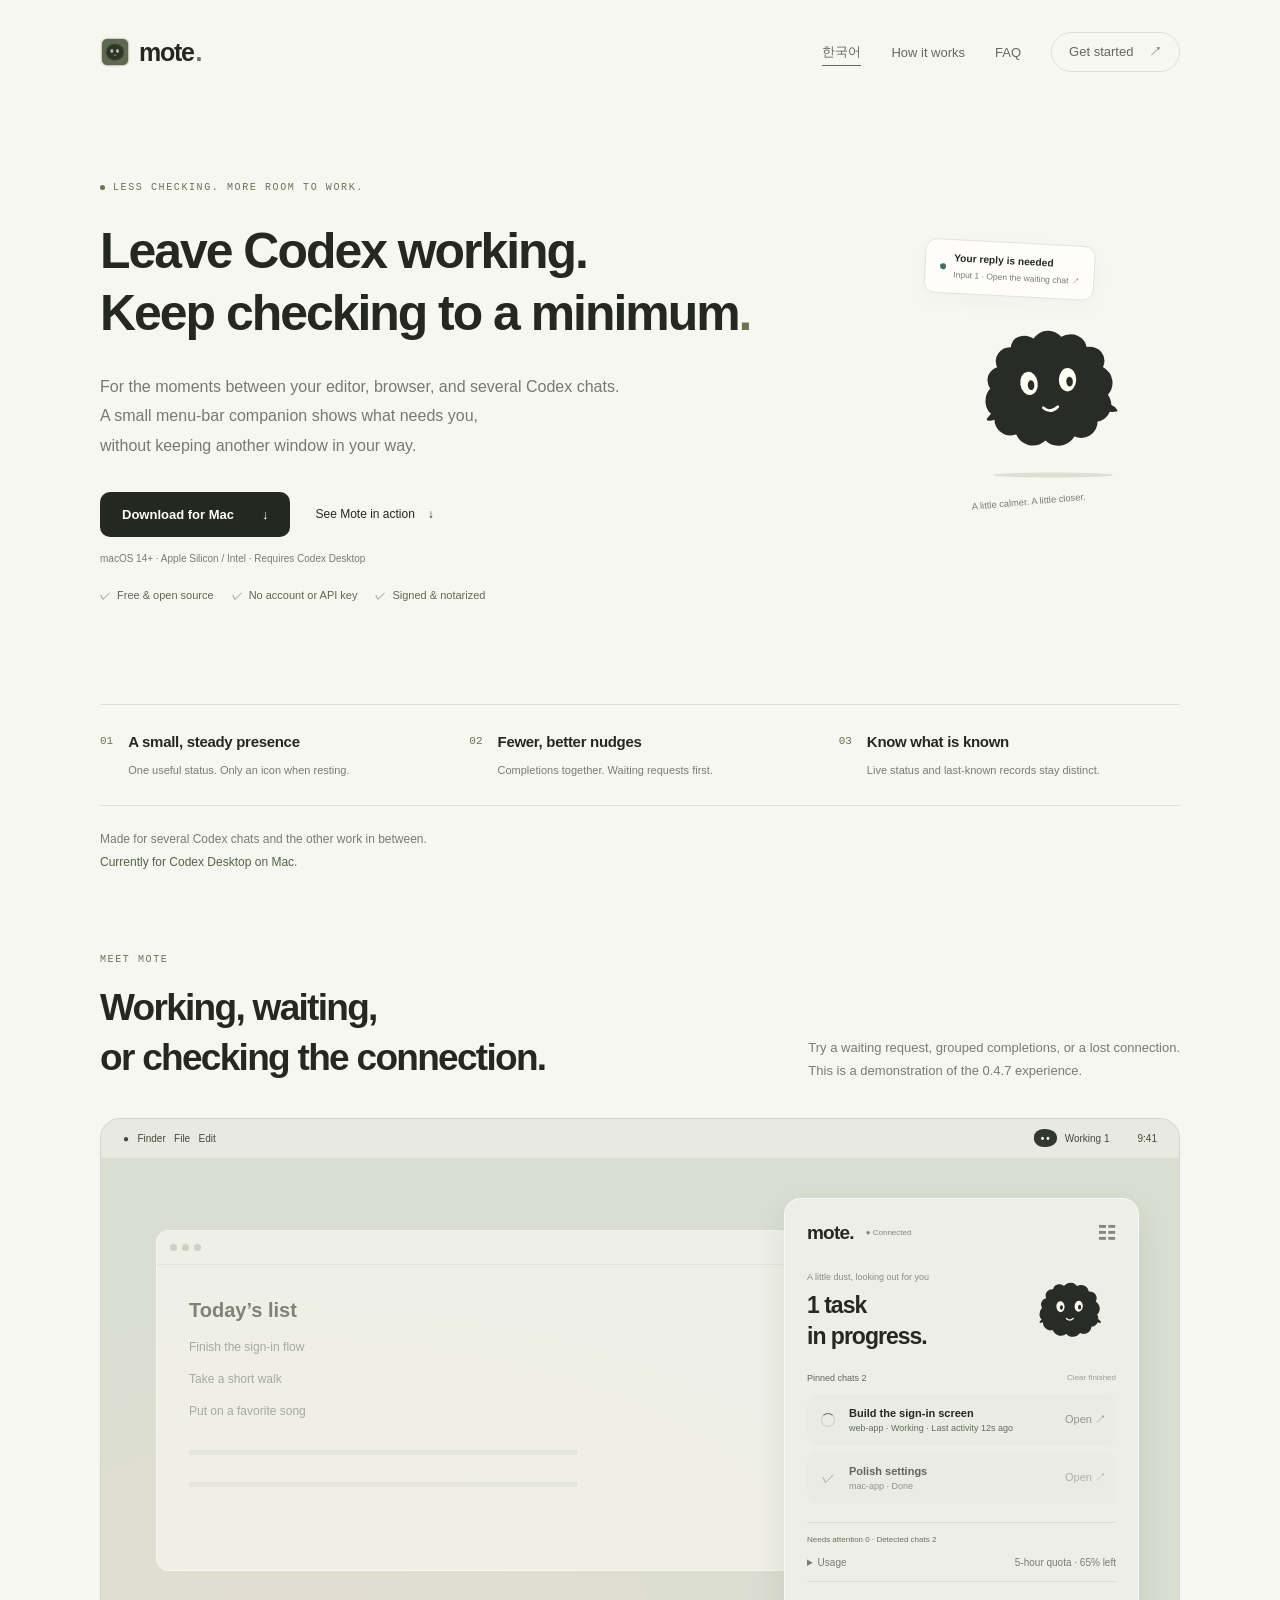
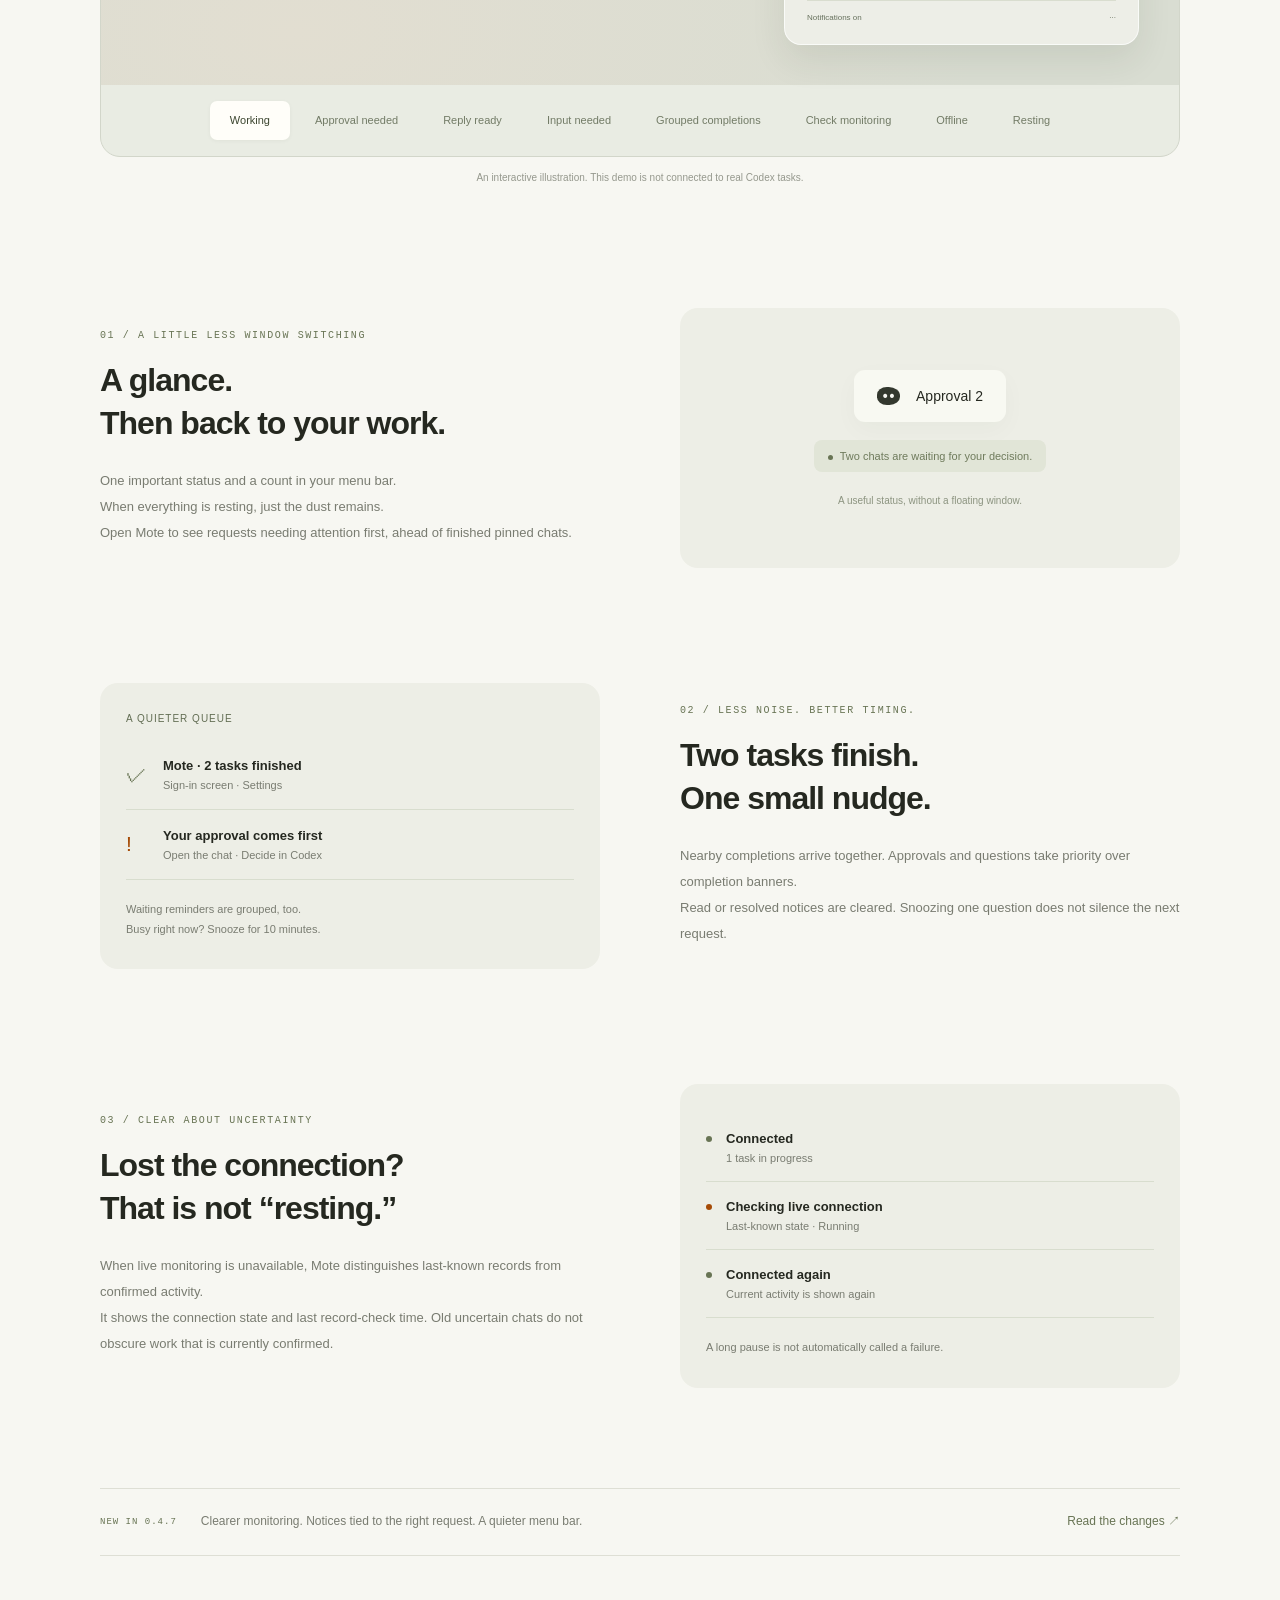
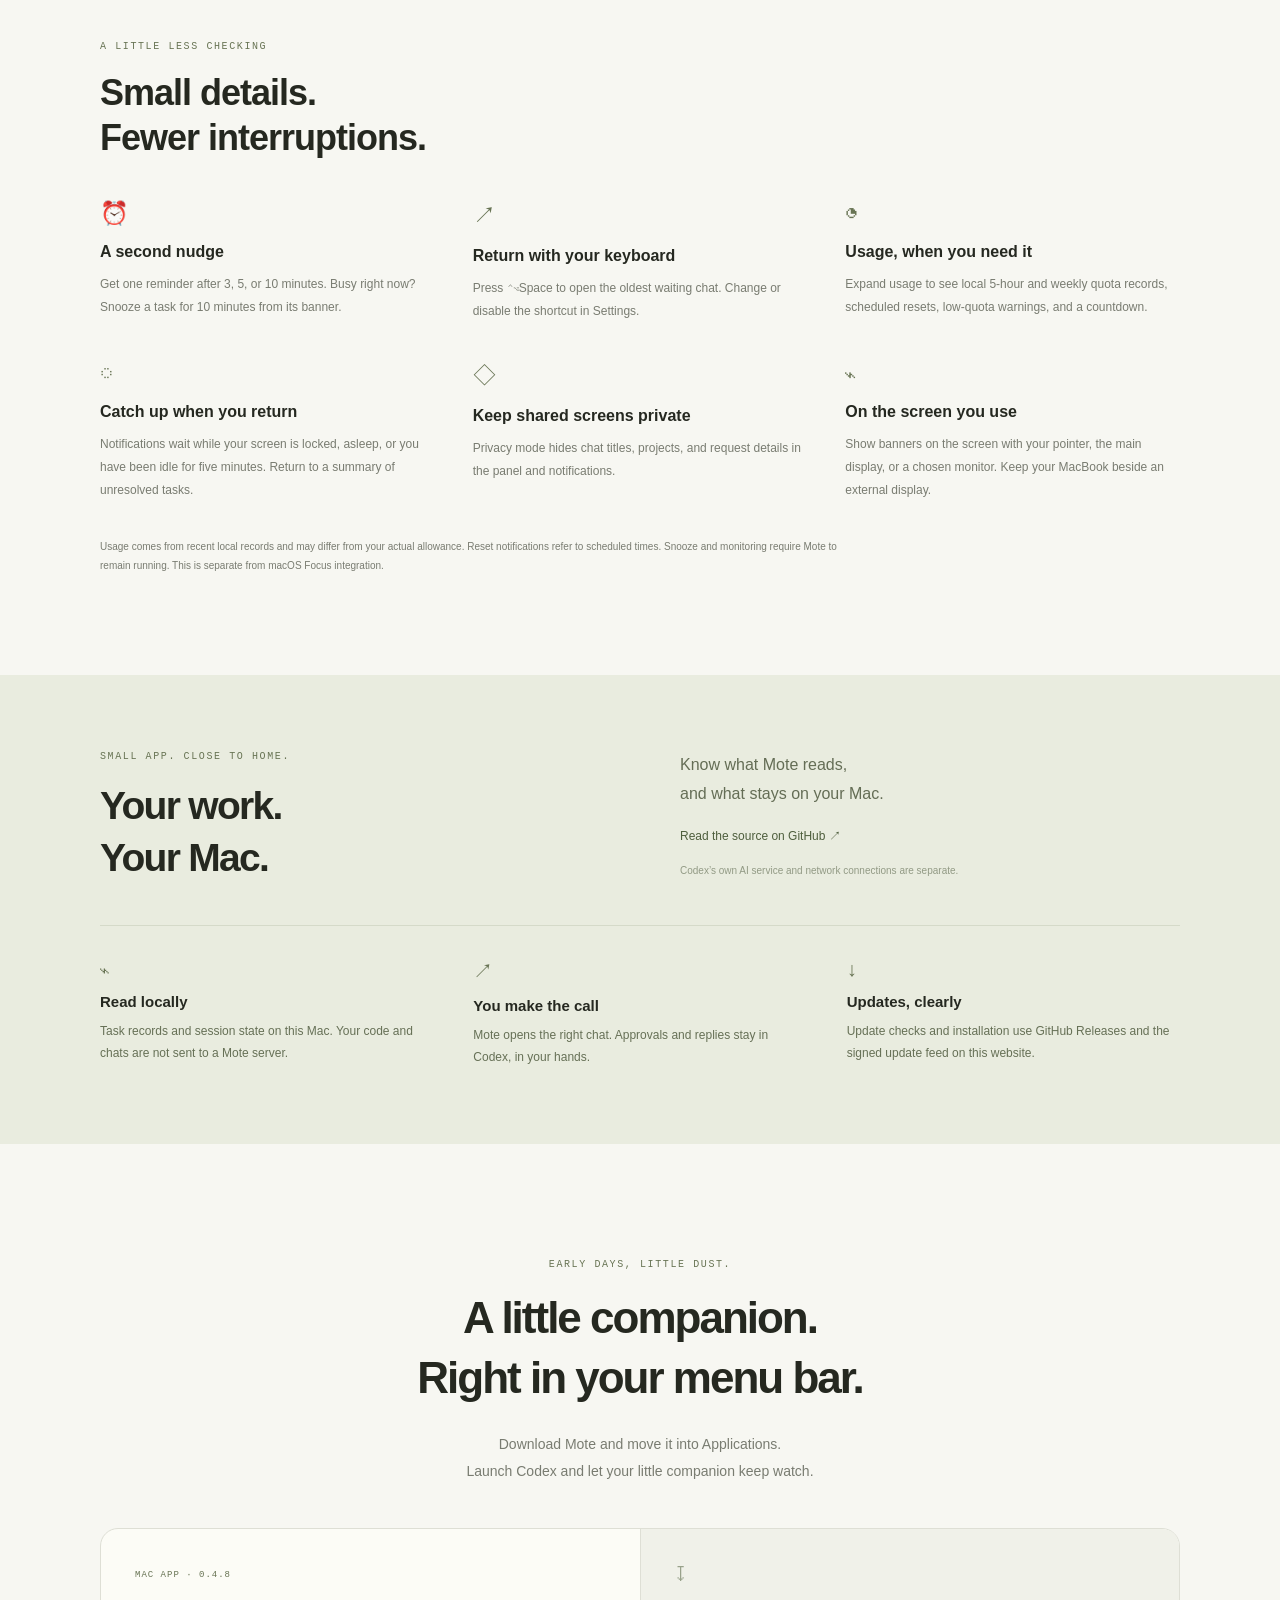
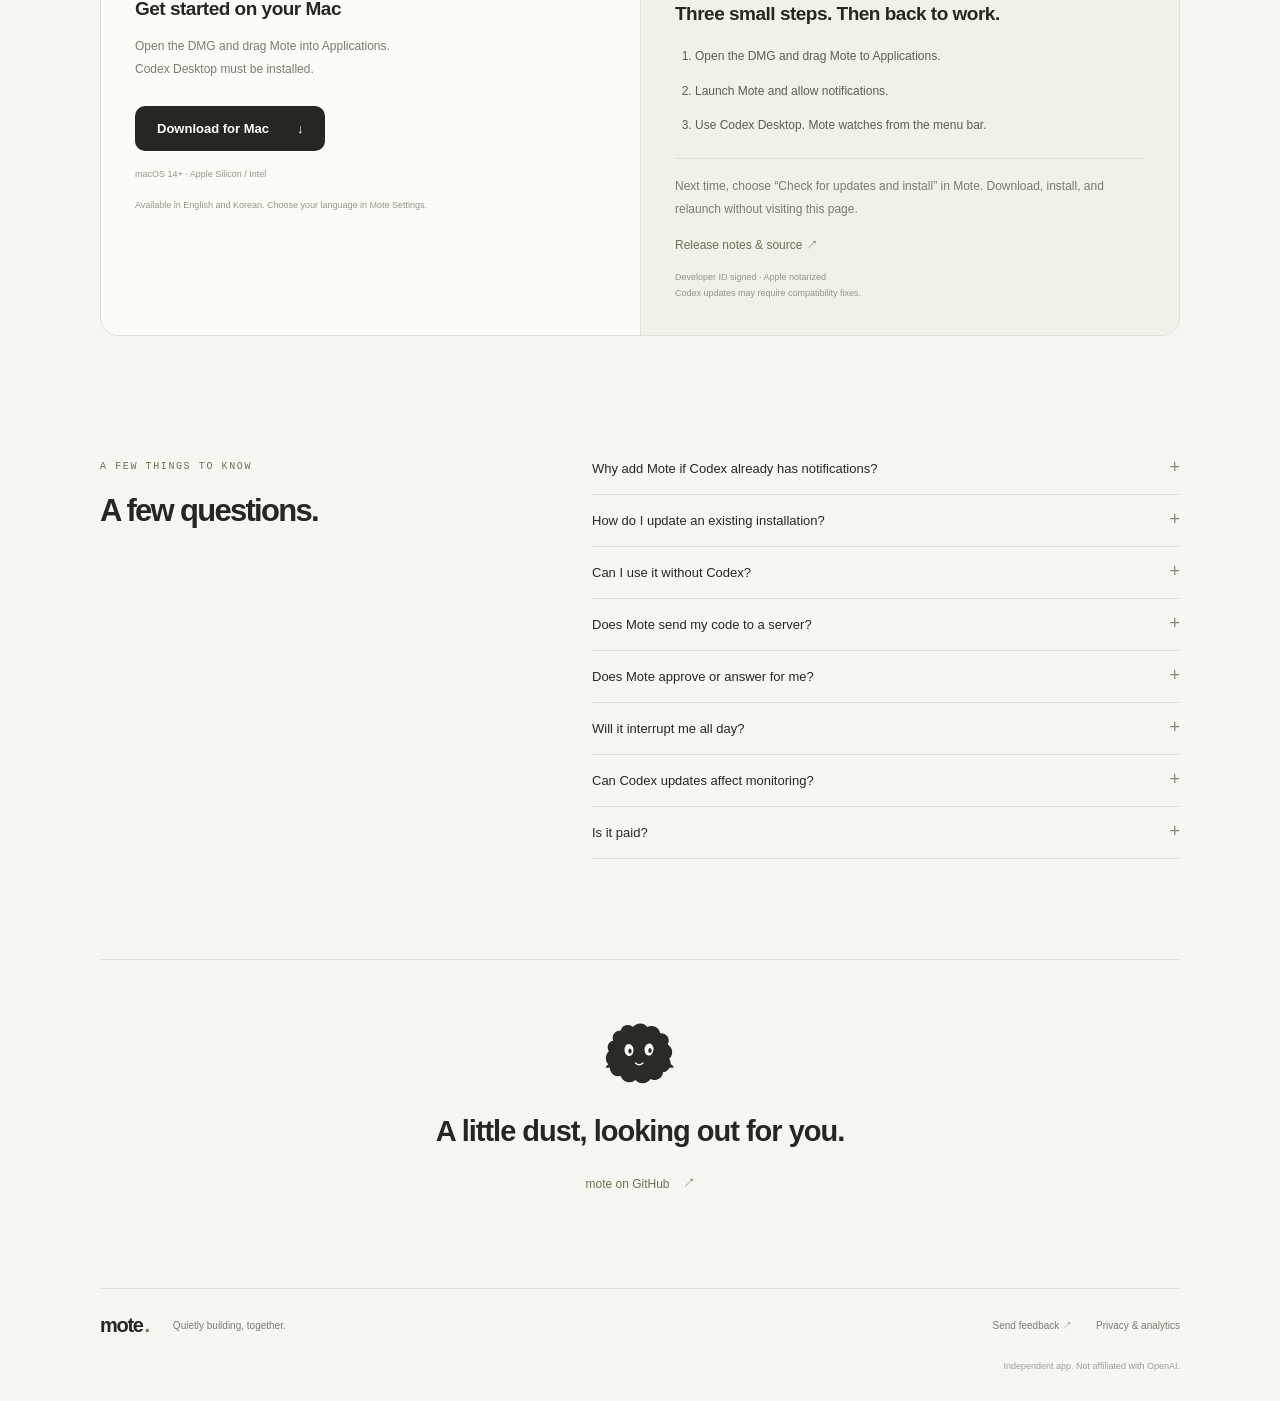
==== commit 628e6d5f: "Enable website download for notarized Mote 0.4.8" ====
--- a/website/index.html
+++ b/website/index.html
@@ -23,7 +23,7 @@
 <div class="eyebrow"><span class="live-dot"></span> LESS CHECKING. MORE ROOM TO WORK.</div>
 <h1>Codex 작업은 맡겨두고,<br>확인할 일만 메뉴바에서<span class="period">.</span></h1>
 <p class="hero-copy">에디터와 브라우저, 여러 Codex 대화 사이에서.<br>작은 먼지가 지금 확인할 일만 챙겨줘요.<br>창을 자꾸 열어보지 말고, 하던 일을 이어가세요.</p>
-<div class="hero-actions"><a class="button dark" href="https://github.com/shinhanseo/mote/releases/download/v0.4.7/Mote-0.4.7.dmg">Mac용 다운로드 <span aria-hidden="true">↓</span></a><a class="text-link" href="#demo">어떻게 알려주나요 <span aria-hidden="true">↓</span></a></div>
+<div class="hero-actions"><a class="button dark" href="https://github.com/shinhanseo/mote/releases/download/v0.4.8/Mote-0.4.8.dmg">Mac용 다운로드 <span aria-hidden="true">↓</span></a><a class="text-link" href="#demo">어떻게 알려주나요 <span aria-hidden="true">↓</span></a></div>
 <p class="hero-note">macOS 14+ · Apple Silicon / Intel · Codex Desktop 전용</p><div class="hero-trust"><span>무료 · 오픈소스</span><span>계정·API 키 없이</span><span>서명·공증 완료</span></div>
 <div class="hero-art" aria-hidden="true"><div class="hero-whisper"><span class="whisper-dot"></span><div><b>지금 확인할 일, 하나</b><small>답변 1 · 기다리는 대화 열기 ↗</small></div></div><div class="fairy hero-fairy"><span class="eye left"></span><span class="eye right"></span><span class="mouth"></span><span class="arm left"></span><span class="arm right"></span></div><span class="art-note">조금 느슨하게, 든든하게.</span><span class="ground"></span></div>
 </section>
@@ -53,7 +53,7 @@
 <section class="release-strip wrap"><span class="release-badge">NEW IN 0.4.7</span><p>감지 상태를 더 명확하게. 알림은 해당 요청에 맞게. 메뉴바는 더 조용하게.</p><a class="text-link" href="https://github.com/shinhanseo/mote/releases/tag/v0.4.7">바뀐 내용 보기 ↗</a></section>
 <section class="extras wrap"><span class="overline">A LITTLE LESS CHECKING</span><h2>작은 기능들이,<br>확인하는 시간을 줄여줘요.</h2><div class="extras-grid"><article><span aria-hidden="true">⏰</span><h3>놓친 질문을 한 번 더</h3><p>승인·질문이 남아 있으면 3·5·10분 뒤 한 번 더. 지금 바쁘다면 토스트에서 10분 뒤로 미룰 수 있어요.</p></article><article><span aria-hidden="true">↗</span><h3>키보드로 바로 돌아가기</h3><p>⌃⌥Space로 가장 오래 기다린 대화를 열어요. 단축키는 설정에서 변경하거나 끌 수 있어요.</p></article><article><span aria-hidden="true">◔</span><h3>사용량은 필요할 때만</h3><p>접힌 사용량을 열면 5시간·주간 잔여량과 초기화 예정 시각을 확인해요. 20%·5% 임계 알림과 카운트다운도 지원해요.</p></article><article><span aria-hidden="true">◌</span><h3>자리 비운 사이도 챙기기</h3><p>잠금·화면 꺼짐·5분 이상 입력 없음 동안 알림을 모아두고, 돌아오면 아직 처리하지 않은 작업만 요약해요.</p></article><article><span aria-hidden="true">◇</span><h3>공유 화면에서는 조용하게</h3><p>개인정보 모드를 켜면 팝오버와 알림에서 대화 제목·프로젝트·요청 상세를 숨겨요.</p></article><article><span aria-hidden="true">⌁</span><h3>지금 쓰는 화면으로</h3><p>마우스가 있는 화면, 주 모니터, 원하는 모니터. 맥북 옆에 외장 모니터를 연결해도 알림 위치를 직접 고를 수 있어요.</p></article></div><p class="extras-note">사용량은 최근 로컬 기록 기준이며 실제 잔여량과 다를 수 있어요. 초기화 알림은 예정 시각 안내입니다. 스누즈·감지는 Mote 실행 중 작동하며 macOS 집중 모드 연동과는 별개예요.</p></section>
 <section class="local-section"><div class="wrap local-inner"><div><span class="overline">SMALL APP. CLOSE TO HOME.</span><h2>당신의 작업은,<br>당신의 Mac에.</h2></div><div class="local-copy"><p>무엇을 읽고, 어디로 연결하는지.<br>설치하기 전에 알아두세요.</p><a class="text-link" href="https://github.com/shinhanseo/mote" target="_blank" rel="noopener">GitHub에서 소스 확인하기 ↗</a><small>Codex 자체의 AI 서비스 이용과 네트워크 연결은 별개예요.</small></div></div><div class="wrap trust-grid"><article><span aria-hidden="true">⌁</span><h3>Mac 안에서 감지해요</h3><p>로컬 작업 기록과 대화 상태를 읽어요. 코드와 대화를 Mote 서버로 보내지 않아요.</p></article><article><span aria-hidden="true">↗</span><h3>결정은 직접 해요</h3><p>모트는 필요한 대화를 열어줘요. 승인과 답변은 Codex에서 직접 진행하세요.</p></article><article><span aria-hidden="true">↓</span><h3>업데이트 연결은 따로</h3><p>업데이트 확인·설치는 GitHub 릴리스와 이 홈페이지의 서명된 업데이트 목록을 이용해요.</p></article></div></section>
-<section id="start" class="start wrap"><span class="overline">EARLY DAYS, LITTLE DUST.</span><h2>작은 동료를<br>당신의 메뉴바에.</h2><p>모트를 내려받고 응용 프로그램 폴더로 옮겨주세요.<br>Codex를 켜면 작은 동료가 작업을 챙기기 시작해요.</p><div class="start-options"><div><span class="release-badge">MAC APP · 0.4.7</span><h3>Mac에서 바로 시작하기</h3><p>DMG를 열고 Mote를 응용 프로그램 폴더로 옮겨주세요.<br>Codex Desktop이 설치되어 있어야 해요.</p><a class="button dark" href="https://github.com/shinhanseo/mote/releases/download/v0.4.7/Mote-0.4.7.dmg">Mac용 다운로드 <span aria-hidden="true">↓</span></a><small>macOS 14+ · Apple Silicon / Intel</small></div><div class="release-note"><span class="release-icon" aria-hidden="true">↧</span><h3>처음 한 번만 준비해 주세요.</h3><ol class="install-steps"><li>DMG를 열고 Mote를 응용 프로그램으로 옮겨요.</li><li>모트를 실행하고 알림을 허용해 주세요.</li><li>Codex Desktop에서 평소처럼 작업하세요.</li></ol><p class="update-detail">다음부터는 앱의 ‘업데이트 확인 및 설치’에서.<br>다운로드부터 설치·재실행까지 이어져요.</p><a class="text-link" href="https://github.com/shinhanseo/mote/releases" target="_blank" rel="noopener">변경 내용과 소스 보기 ↗</a><small>Developer ID 서명 · Apple 공증 완료<br>Codex 업데이트에 따라 감지 기능의 대응이 필요할 수 있어요.</small></div></div></section>
+<section id="start" class="start wrap"><span class="overline">EARLY DAYS, LITTLE DUST.</span><h2>작은 동료를<br>당신의 메뉴바에.</h2><p>모트를 내려받고 응용 프로그램 폴더로 옮겨주세요.<br>Codex를 켜면 작은 동료가 작업을 챙기기 시작해요.</p><div class="start-options"><div><span class="release-badge">MAC APP · 0.4.8</span><h3>Mac에서 바로 시작하기</h3><p>DMG를 열고 Mote를 응용 프로그램 폴더로 옮겨주세요.<br>Codex Desktop이 설치되어 있어야 해요.</p><a class="button dark" href="https://github.com/shinhanseo/mote/releases/download/v0.4.8/Mote-0.4.8.dmg">Mac용 다운로드 <span aria-hidden="true">↓</span></a><small>macOS 14+ · Apple Silicon / Intel</small></div><div class="release-note"><span class="release-icon" aria-hidden="true">↧</span><h3>처음 한 번만 준비해 주세요.</h3><ol class="install-steps"><li>DMG를 열고 Mote를 응용 프로그램으로 옮겨요.</li><li>모트를 실행하고 알림을 허용해 주세요.</li><li>Codex Desktop에서 평소처럼 작업하세요.</li></ol><p class="update-detail">다음부터는 앱의 ‘업데이트 확인 및 설치’에서.<br>다운로드부터 설치·재실행까지 이어져요.</p><a class="text-link" href="https://github.com/shinhanseo/mote/releases" target="_blank" rel="noopener">변경 내용과 소스 보기 ↗</a><small>Developer ID 서명 · Apple 공증 완료<br>Codex 업데이트에 따라 감지 기능의 대응이 필요할 수 있어요.</small></div></div></section>
 <section id="questions" class="faq wrap"><div><span class="overline">A FEW THINGS TO KNOW</span><h2>궁금한 점.</h2></div><div class="faq-list"><details><summary>Codex에도 알림이 있는데, 모트는 왜 쓰나요?</summary><p>Codex에도 알림과 Activity 화면이 있어요. 모트는 다른 앱을 쓰는 동안 작은 메뉴바 표시로 상태를 보고, 알림을 모아 받고, 기다리는 작업으로 돌아가고 싶은 사람을 위한 선택이에요. 기본 기능으로 충분하다면 모트가 꼭 필요하지는 않아요.</p></details><details><summary>기존 앱은 어떻게 업데이트하나요?</summary><p>Mote를 종료하고 새 DMG의 앱을 응용 프로그램 폴더로 옮겨 기존 앱을 대치하세요. 설정은 유지됩니다. 0.4.0부터 설정의 업데이트 확인 및 설치를 누르면 서명된 새 버전을 내려받아 설치하고 재실행해요. 0.3.1 이하 사용자는 이번 한 번 홈페이지에서 교체해 주세요. 이후에는 앱 안에서 설치할 수 있어요. 자동 확인을 켜면 새 버전 안내를 받으며, 설치는 확인 후 진행돼요.</p></details><details><summary>Codex 없이도 쓸 수 있나요?</summary><p>모트는 Codex Desktop의 작업을 살펴보는 보조 앱이에요. 설치된 Codex Desktop과 로컬 작업 기록이 필요합니다. 현재 공개 버전은 Codex Desktop만 지원하며, 다른 AI 도구와 아이폰 연동은 포함하지 않아요.</p></details><details><summary>제 코드를 외부 서버로 보내나요?</summary><p>모트의 작업 감지는 Mac 안에서 이뤄져요. 대화나 코드를 모트의 서버로 보내지 않습니다. 다만 Codex 자체의 AI 서비스 이용과, GitHub 업데이트 확인은 별개예요.</p></details><details><summary>자동으로 승인하거나 답변을 보내나요?</summary><p>아니요. 모트는 상태를 알려주고 해당 대화로 이동시켜 줍니다. 실제 승인과 답변은 Codex에서 직접 해요.</p></details><details><summary>계속 켜두면 시끄럽지 않나요?</summary><p>승인·질문·완료·오류 알림과 소리를 따로 설정할 수 있어요. 30분 동안 알림을 쉬거나, 답변을 나중에 보기로 남겨둘 수도 있습니다. macOS의 동작 줄이기 설정도 따릅니다.</p></details><details><summary>업데이트 후 감지가 달라질 수도 있나요?</summary><p>네. 현재 Codex Desktop의 로컬 데이터와 비공개 실시간 연결 방식에 의존합니다. Codex 업데이트에 따라 대응이 필요할 수 있으며, 지원하지 않는 연결 형식은 앱의 진단 화면에 표시해요.</p></details><details><summary>유료인가요?</summary><p>현재 무료로 내려받을 수 있으며 소스도 공개되어 있어요. 유료 상품이나 결제는 아직 제공하지 않으며, 향후 가격 정책도 정하지 않았어요.</p></details></div></section>
 <section class="outro wrap"><div class="fairy outro-fairy" aria-hidden="true"><span class="eye left"></span><span class="eye right"></span><span class="mouth"></span></div><h2>작은 먼지가 챙겨둘게요.</h2><a class="text-link" href="https://github.com/shinhanseo/mote" target="_blank" rel="noopener">mote on GitHub <span aria-hidden="true">↗</span></a></section>
 </main><footer class="footer wrap"><a class="brand" href="#">mote<span>.</span></a><span>조용히, 같이 만드는 중.</span><a href="https://github.com/shinhanseo/mote/issues" target="_blank" rel="noopener">피드백 보내기 ↗</a><a href="analytics.html">개인정보·방문 통계 설정</a><small>Independent app. Not affiliated with OpenAI.</small></footer>
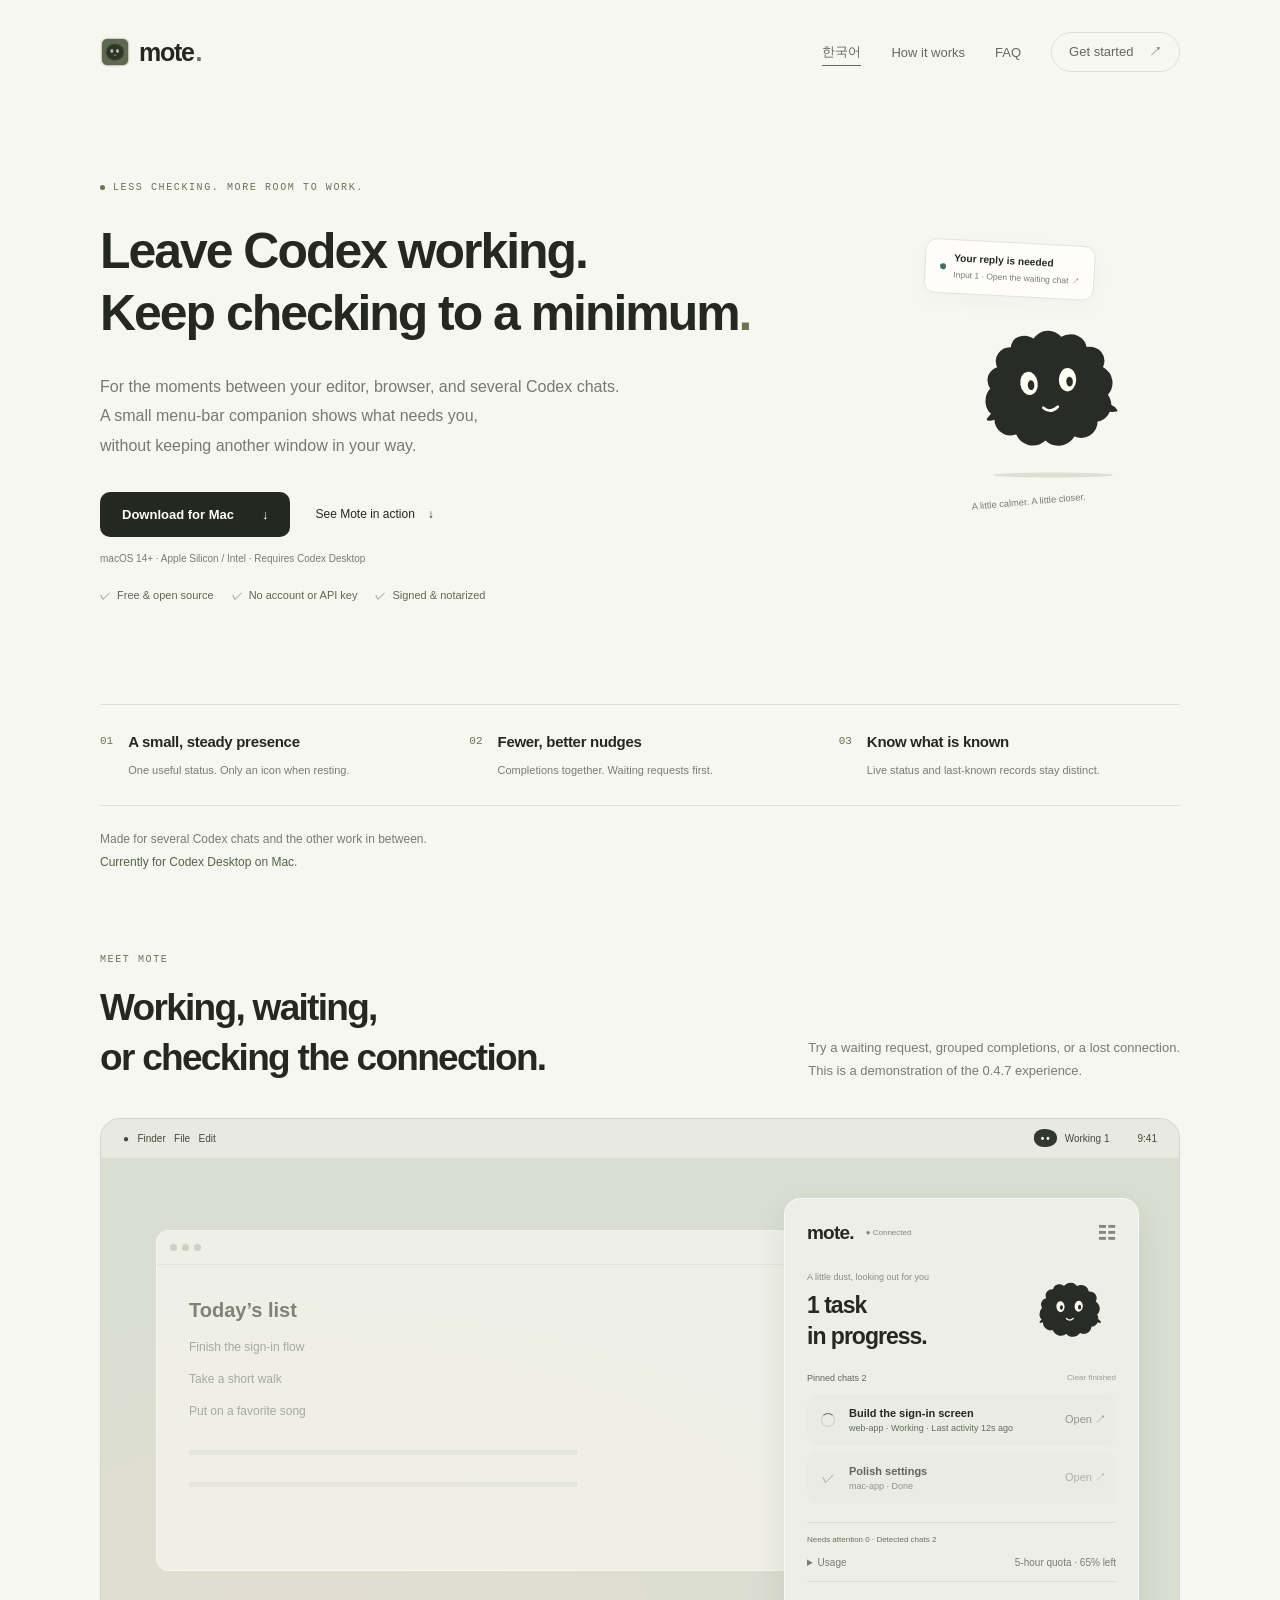
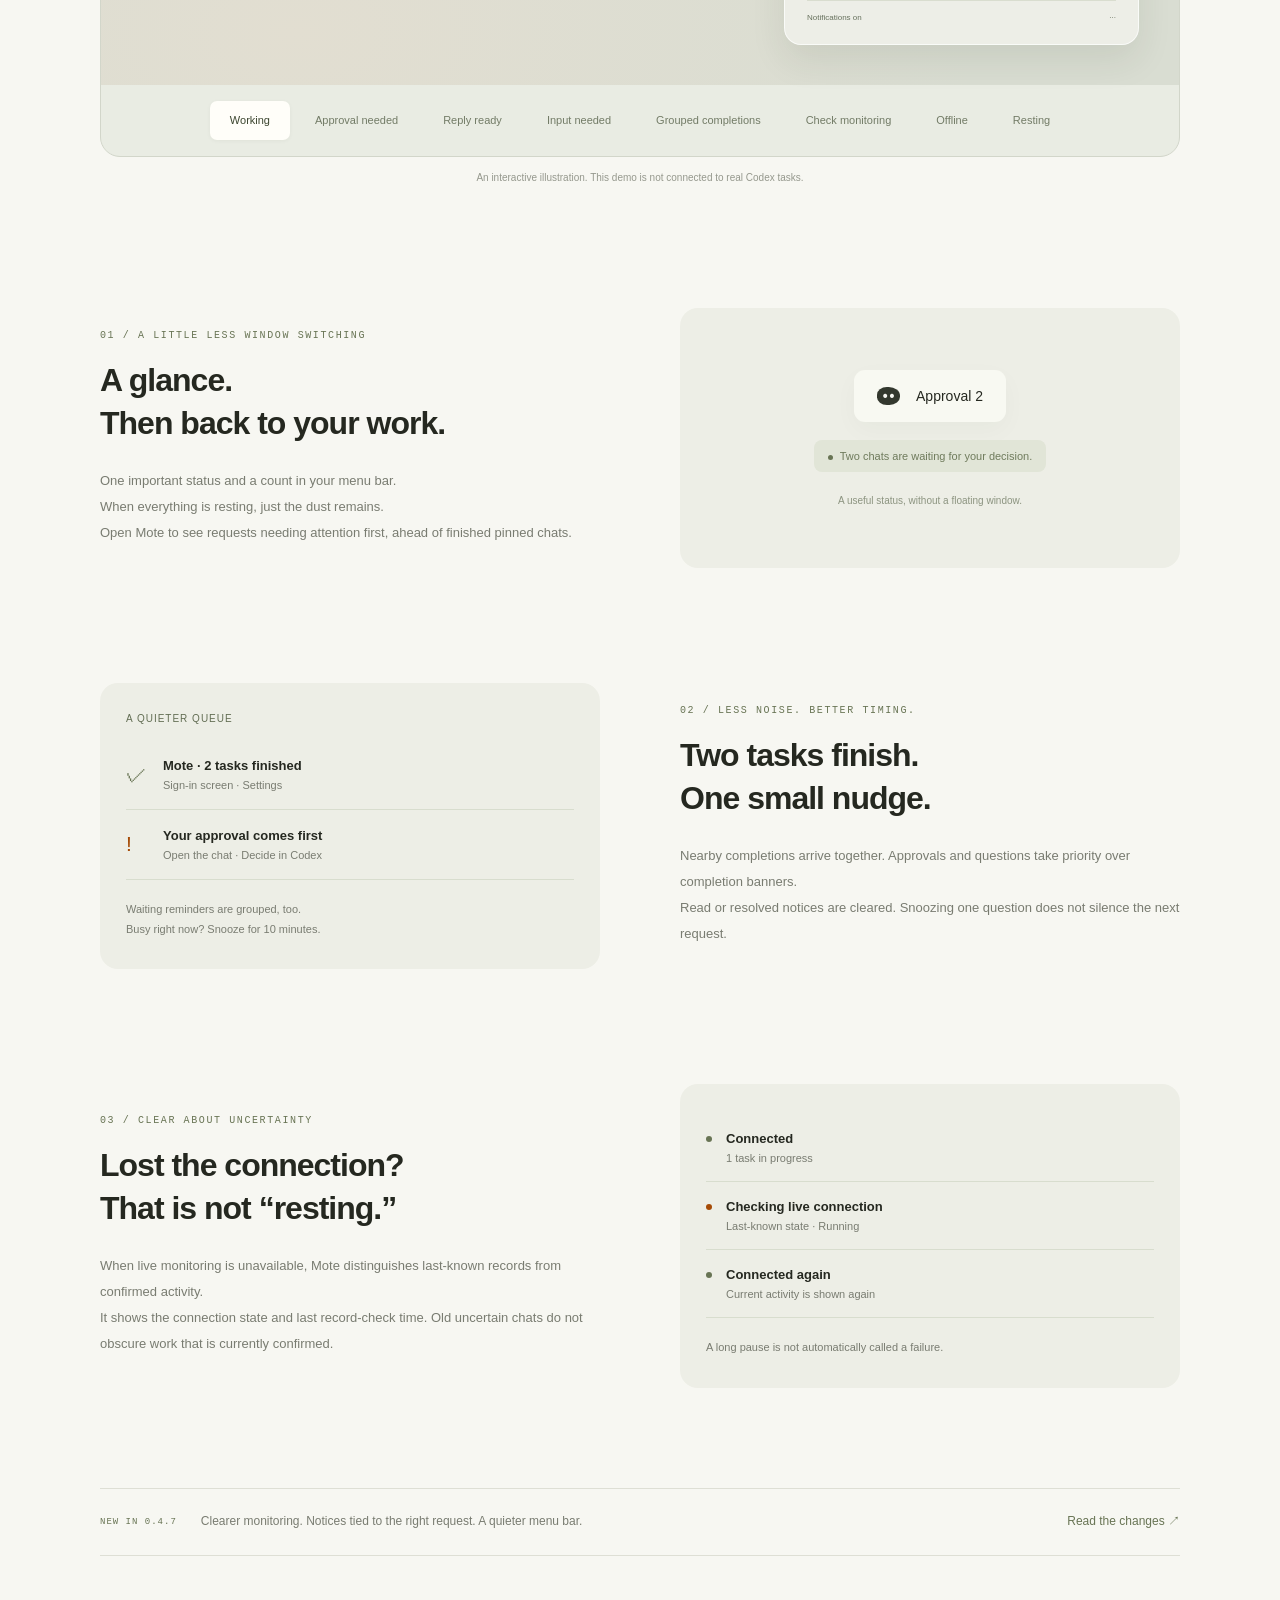
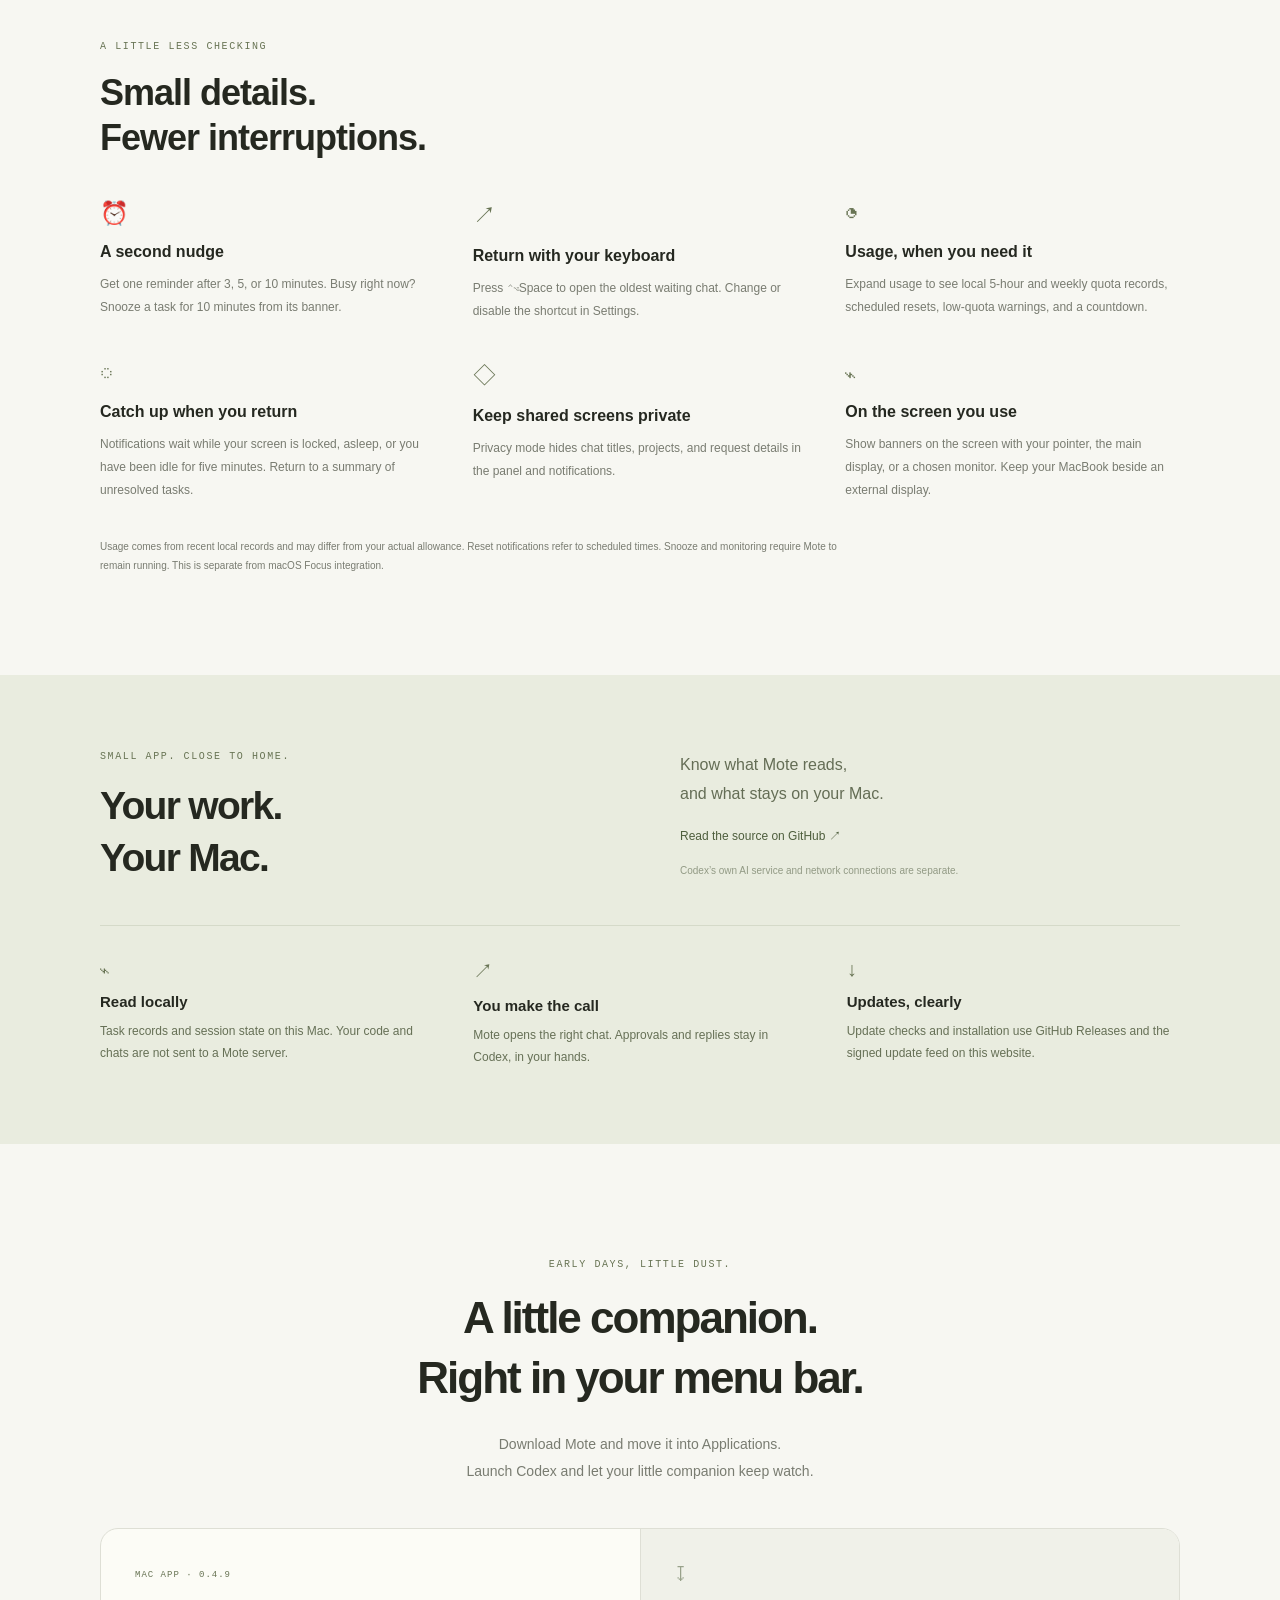
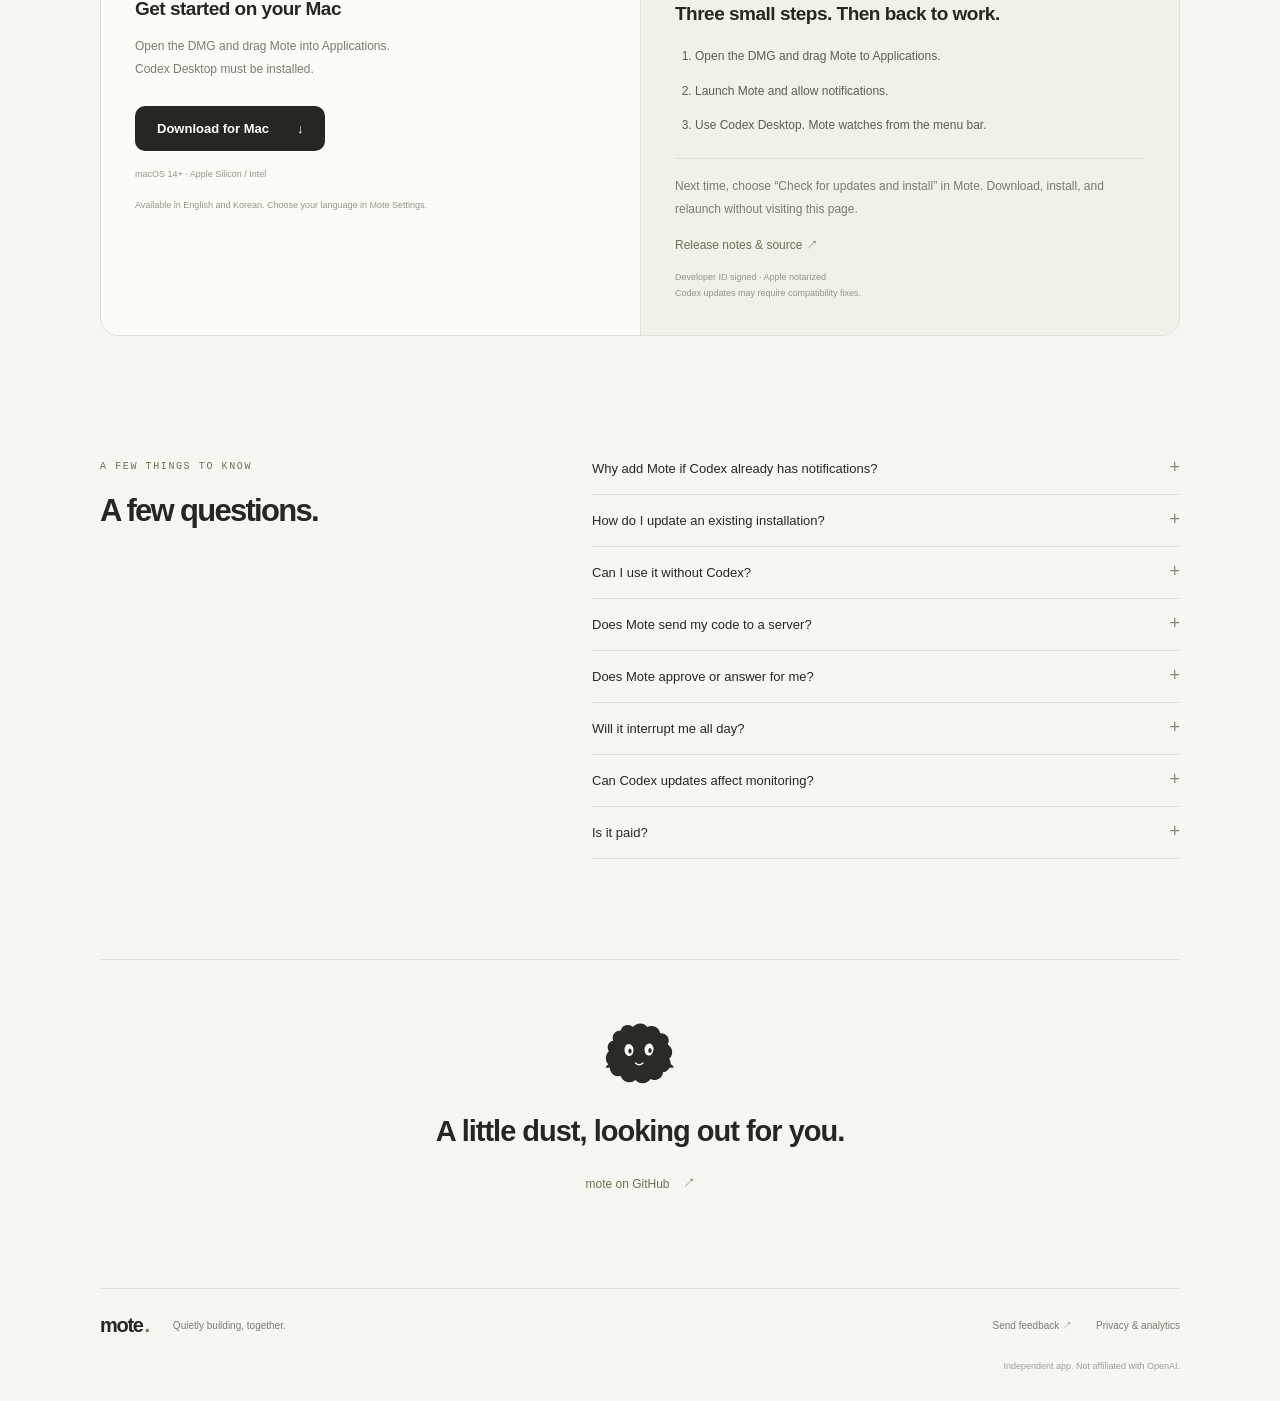
==== commit d8ad9647: "Enable website download for notarized Mote 0.4.9" ====
--- a/website/index.html
+++ b/website/index.html
@@ -23,7 +23,7 @@
 <div class="eyebrow"><span class="live-dot"></span> LESS CHECKING. MORE ROOM TO WORK.</div>
 <h1>Codex 작업은 맡겨두고,<br>확인할 일만 메뉴바에서<span class="period">.</span></h1>
 <p class="hero-copy">에디터와 브라우저, 여러 Codex 대화 사이에서.<br>작은 먼지가 지금 확인할 일만 챙겨줘요.<br>창을 자꾸 열어보지 말고, 하던 일을 이어가세요.</p>
-<div class="hero-actions"><a class="button dark" href="https://github.com/shinhanseo/mote/releases/download/v0.4.8/Mote-0.4.8.dmg">Mac용 다운로드 <span aria-hidden="true">↓</span></a><a class="text-link" href="#demo">어떻게 알려주나요 <span aria-hidden="true">↓</span></a></div>
+<div class="hero-actions"><a class="button dark" href="https://github.com/shinhanseo/mote/releases/download/v0.4.9/Mote-0.4.9.dmg">Mac용 다운로드 <span aria-hidden="true">↓</span></a><a class="text-link" href="#demo">어떻게 알려주나요 <span aria-hidden="true">↓</span></a></div>
 <p class="hero-note">macOS 14+ · Apple Silicon / Intel · Codex Desktop 전용</p><div class="hero-trust"><span>무료 · 오픈소스</span><span>계정·API 키 없이</span><span>서명·공증 완료</span></div>
 <div class="hero-art" aria-hidden="true"><div class="hero-whisper"><span class="whisper-dot"></span><div><b>지금 확인할 일, 하나</b><small>답변 1 · 기다리는 대화 열기 ↗</small></div></div><div class="fairy hero-fairy"><span class="eye left"></span><span class="eye right"></span><span class="mouth"></span><span class="arm left"></span><span class="arm right"></span></div><span class="art-note">조금 느슨하게, 든든하게.</span><span class="ground"></span></div>
 </section>
@@ -53,7 +53,7 @@
 <section class="release-strip wrap"><span class="release-badge">NEW IN 0.4.7</span><p>감지 상태를 더 명확하게. 알림은 해당 요청에 맞게. 메뉴바는 더 조용하게.</p><a class="text-link" href="https://github.com/shinhanseo/mote/releases/tag/v0.4.7">바뀐 내용 보기 ↗</a></section>
 <section class="extras wrap"><span class="overline">A LITTLE LESS CHECKING</span><h2>작은 기능들이,<br>확인하는 시간을 줄여줘요.</h2><div class="extras-grid"><article><span aria-hidden="true">⏰</span><h3>놓친 질문을 한 번 더</h3><p>승인·질문이 남아 있으면 3·5·10분 뒤 한 번 더. 지금 바쁘다면 토스트에서 10분 뒤로 미룰 수 있어요.</p></article><article><span aria-hidden="true">↗</span><h3>키보드로 바로 돌아가기</h3><p>⌃⌥Space로 가장 오래 기다린 대화를 열어요. 단축키는 설정에서 변경하거나 끌 수 있어요.</p></article><article><span aria-hidden="true">◔</span><h3>사용량은 필요할 때만</h3><p>접힌 사용량을 열면 5시간·주간 잔여량과 초기화 예정 시각을 확인해요. 20%·5% 임계 알림과 카운트다운도 지원해요.</p></article><article><span aria-hidden="true">◌</span><h3>자리 비운 사이도 챙기기</h3><p>잠금·화면 꺼짐·5분 이상 입력 없음 동안 알림을 모아두고, 돌아오면 아직 처리하지 않은 작업만 요약해요.</p></article><article><span aria-hidden="true">◇</span><h3>공유 화면에서는 조용하게</h3><p>개인정보 모드를 켜면 팝오버와 알림에서 대화 제목·프로젝트·요청 상세를 숨겨요.</p></article><article><span aria-hidden="true">⌁</span><h3>지금 쓰는 화면으로</h3><p>마우스가 있는 화면, 주 모니터, 원하는 모니터. 맥북 옆에 외장 모니터를 연결해도 알림 위치를 직접 고를 수 있어요.</p></article></div><p class="extras-note">사용량은 최근 로컬 기록 기준이며 실제 잔여량과 다를 수 있어요. 초기화 알림은 예정 시각 안내입니다. 스누즈·감지는 Mote 실행 중 작동하며 macOS 집중 모드 연동과는 별개예요.</p></section>
 <section class="local-section"><div class="wrap local-inner"><div><span class="overline">SMALL APP. CLOSE TO HOME.</span><h2>당신의 작업은,<br>당신의 Mac에.</h2></div><div class="local-copy"><p>무엇을 읽고, 어디로 연결하는지.<br>설치하기 전에 알아두세요.</p><a class="text-link" href="https://github.com/shinhanseo/mote" target="_blank" rel="noopener">GitHub에서 소스 확인하기 ↗</a><small>Codex 자체의 AI 서비스 이용과 네트워크 연결은 별개예요.</small></div></div><div class="wrap trust-grid"><article><span aria-hidden="true">⌁</span><h3>Mac 안에서 감지해요</h3><p>로컬 작업 기록과 대화 상태를 읽어요. 코드와 대화를 Mote 서버로 보내지 않아요.</p></article><article><span aria-hidden="true">↗</span><h3>결정은 직접 해요</h3><p>모트는 필요한 대화를 열어줘요. 승인과 답변은 Codex에서 직접 진행하세요.</p></article><article><span aria-hidden="true">↓</span><h3>업데이트 연결은 따로</h3><p>업데이트 확인·설치는 GitHub 릴리스와 이 홈페이지의 서명된 업데이트 목록을 이용해요.</p></article></div></section>
-<section id="start" class="start wrap"><span class="overline">EARLY DAYS, LITTLE DUST.</span><h2>작은 동료를<br>당신의 메뉴바에.</h2><p>모트를 내려받고 응용 프로그램 폴더로 옮겨주세요.<br>Codex를 켜면 작은 동료가 작업을 챙기기 시작해요.</p><div class="start-options"><div><span class="release-badge">MAC APP · 0.4.8</span><h3>Mac에서 바로 시작하기</h3><p>DMG를 열고 Mote를 응용 프로그램 폴더로 옮겨주세요.<br>Codex Desktop이 설치되어 있어야 해요.</p><a class="button dark" href="https://github.com/shinhanseo/mote/releases/download/v0.4.8/Mote-0.4.8.dmg">Mac용 다운로드 <span aria-hidden="true">↓</span></a><small>macOS 14+ · Apple Silicon / Intel</small></div><div class="release-note"><span class="release-icon" aria-hidden="true">↧</span><h3>처음 한 번만 준비해 주세요.</h3><ol class="install-steps"><li>DMG를 열고 Mote를 응용 프로그램으로 옮겨요.</li><li>모트를 실행하고 알림을 허용해 주세요.</li><li>Codex Desktop에서 평소처럼 작업하세요.</li></ol><p class="update-detail">다음부터는 앱의 ‘업데이트 확인 및 설치’에서.<br>다운로드부터 설치·재실행까지 이어져요.</p><a class="text-link" href="https://github.com/shinhanseo/mote/releases" target="_blank" rel="noopener">변경 내용과 소스 보기 ↗</a><small>Developer ID 서명 · Apple 공증 완료<br>Codex 업데이트에 따라 감지 기능의 대응이 필요할 수 있어요.</small></div></div></section>
+<section id="start" class="start wrap"><span class="overline">EARLY DAYS, LITTLE DUST.</span><h2>작은 동료를<br>당신의 메뉴바에.</h2><p>모트를 내려받고 응용 프로그램 폴더로 옮겨주세요.<br>Codex를 켜면 작은 동료가 작업을 챙기기 시작해요.</p><div class="start-options"><div><span class="release-badge">MAC APP · 0.4.9</span><h3>Mac에서 바로 시작하기</h3><p>DMG를 열고 Mote를 응용 프로그램 폴더로 옮겨주세요.<br>Codex Desktop이 설치되어 있어야 해요.</p><a class="button dark" href="https://github.com/shinhanseo/mote/releases/download/v0.4.9/Mote-0.4.9.dmg">Mac용 다운로드 <span aria-hidden="true">↓</span></a><small>macOS 14+ · Apple Silicon / Intel</small></div><div class="release-note"><span class="release-icon" aria-hidden="true">↧</span><h3>처음 한 번만 준비해 주세요.</h3><ol class="install-steps"><li>DMG를 열고 Mote를 응용 프로그램으로 옮겨요.</li><li>모트를 실행하고 알림을 허용해 주세요.</li><li>Codex Desktop에서 평소처럼 작업하세요.</li></ol><p class="update-detail">다음부터는 앱의 ‘업데이트 확인 및 설치’에서.<br>다운로드부터 설치·재실행까지 이어져요.</p><a class="text-link" href="https://github.com/shinhanseo/mote/releases" target="_blank" rel="noopener">변경 내용과 소스 보기 ↗</a><small>Developer ID 서명 · Apple 공증 완료<br>Codex 업데이트에 따라 감지 기능의 대응이 필요할 수 있어요.</small></div></div></section>
 <section id="questions" class="faq wrap"><div><span class="overline">A FEW THINGS TO KNOW</span><h2>궁금한 점.</h2></div><div class="faq-list"><details><summary>Codex에도 알림이 있는데, 모트는 왜 쓰나요?</summary><p>Codex에도 알림과 Activity 화면이 있어요. 모트는 다른 앱을 쓰는 동안 작은 메뉴바 표시로 상태를 보고, 알림을 모아 받고, 기다리는 작업으로 돌아가고 싶은 사람을 위한 선택이에요. 기본 기능으로 충분하다면 모트가 꼭 필요하지는 않아요.</p></details><details><summary>기존 앱은 어떻게 업데이트하나요?</summary><p>Mote를 종료하고 새 DMG의 앱을 응용 프로그램 폴더로 옮겨 기존 앱을 대치하세요. 설정은 유지됩니다. 0.4.0부터 설정의 업데이트 확인 및 설치를 누르면 서명된 새 버전을 내려받아 설치하고 재실행해요. 0.3.1 이하 사용자는 이번 한 번 홈페이지에서 교체해 주세요. 이후에는 앱 안에서 설치할 수 있어요. 자동 확인을 켜면 새 버전 안내를 받으며, 설치는 확인 후 진행돼요.</p></details><details><summary>Codex 없이도 쓸 수 있나요?</summary><p>모트는 Codex Desktop의 작업을 살펴보는 보조 앱이에요. 설치된 Codex Desktop과 로컬 작업 기록이 필요합니다. 현재 공개 버전은 Codex Desktop만 지원하며, 다른 AI 도구와 아이폰 연동은 포함하지 않아요.</p></details><details><summary>제 코드를 외부 서버로 보내나요?</summary><p>모트의 작업 감지는 Mac 안에서 이뤄져요. 대화나 코드를 모트의 서버로 보내지 않습니다. 다만 Codex 자체의 AI 서비스 이용과, GitHub 업데이트 확인은 별개예요.</p></details><details><summary>자동으로 승인하거나 답변을 보내나요?</summary><p>아니요. 모트는 상태를 알려주고 해당 대화로 이동시켜 줍니다. 실제 승인과 답변은 Codex에서 직접 해요.</p></details><details><summary>계속 켜두면 시끄럽지 않나요?</summary><p>승인·질문·완료·오류 알림과 소리를 따로 설정할 수 있어요. 30분 동안 알림을 쉬거나, 답변을 나중에 보기로 남겨둘 수도 있습니다. macOS의 동작 줄이기 설정도 따릅니다.</p></details><details><summary>업데이트 후 감지가 달라질 수도 있나요?</summary><p>네. 현재 Codex Desktop의 로컬 데이터와 비공개 실시간 연결 방식에 의존합니다. Codex 업데이트에 따라 대응이 필요할 수 있으며, 지원하지 않는 연결 형식은 앱의 진단 화면에 표시해요.</p></details><details><summary>유료인가요?</summary><p>현재 무료로 내려받을 수 있으며 소스도 공개되어 있어요. 유료 상품이나 결제는 아직 제공하지 않으며, 향후 가격 정책도 정하지 않았어요.</p></details></div></section>
 <section class="outro wrap"><div class="fairy outro-fairy" aria-hidden="true"><span class="eye left"></span><span class="eye right"></span><span class="mouth"></span></div><h2>작은 먼지가 챙겨둘게요.</h2><a class="text-link" href="https://github.com/shinhanseo/mote" target="_blank" rel="noopener">mote on GitHub <span aria-hidden="true">↗</span></a></section>
 </main><footer class="footer wrap"><a class="brand" href="#">mote<span>.</span></a><span>조용히, 같이 만드는 중.</span><a href="https://github.com/shinhanseo/mote/issues" target="_blank" rel="noopener">피드백 보내기 ↗</a><a href="analytics.html">개인정보·방문 통계 설정</a><small>Independent app. Not affiliated with OpenAI.</small></footer>
